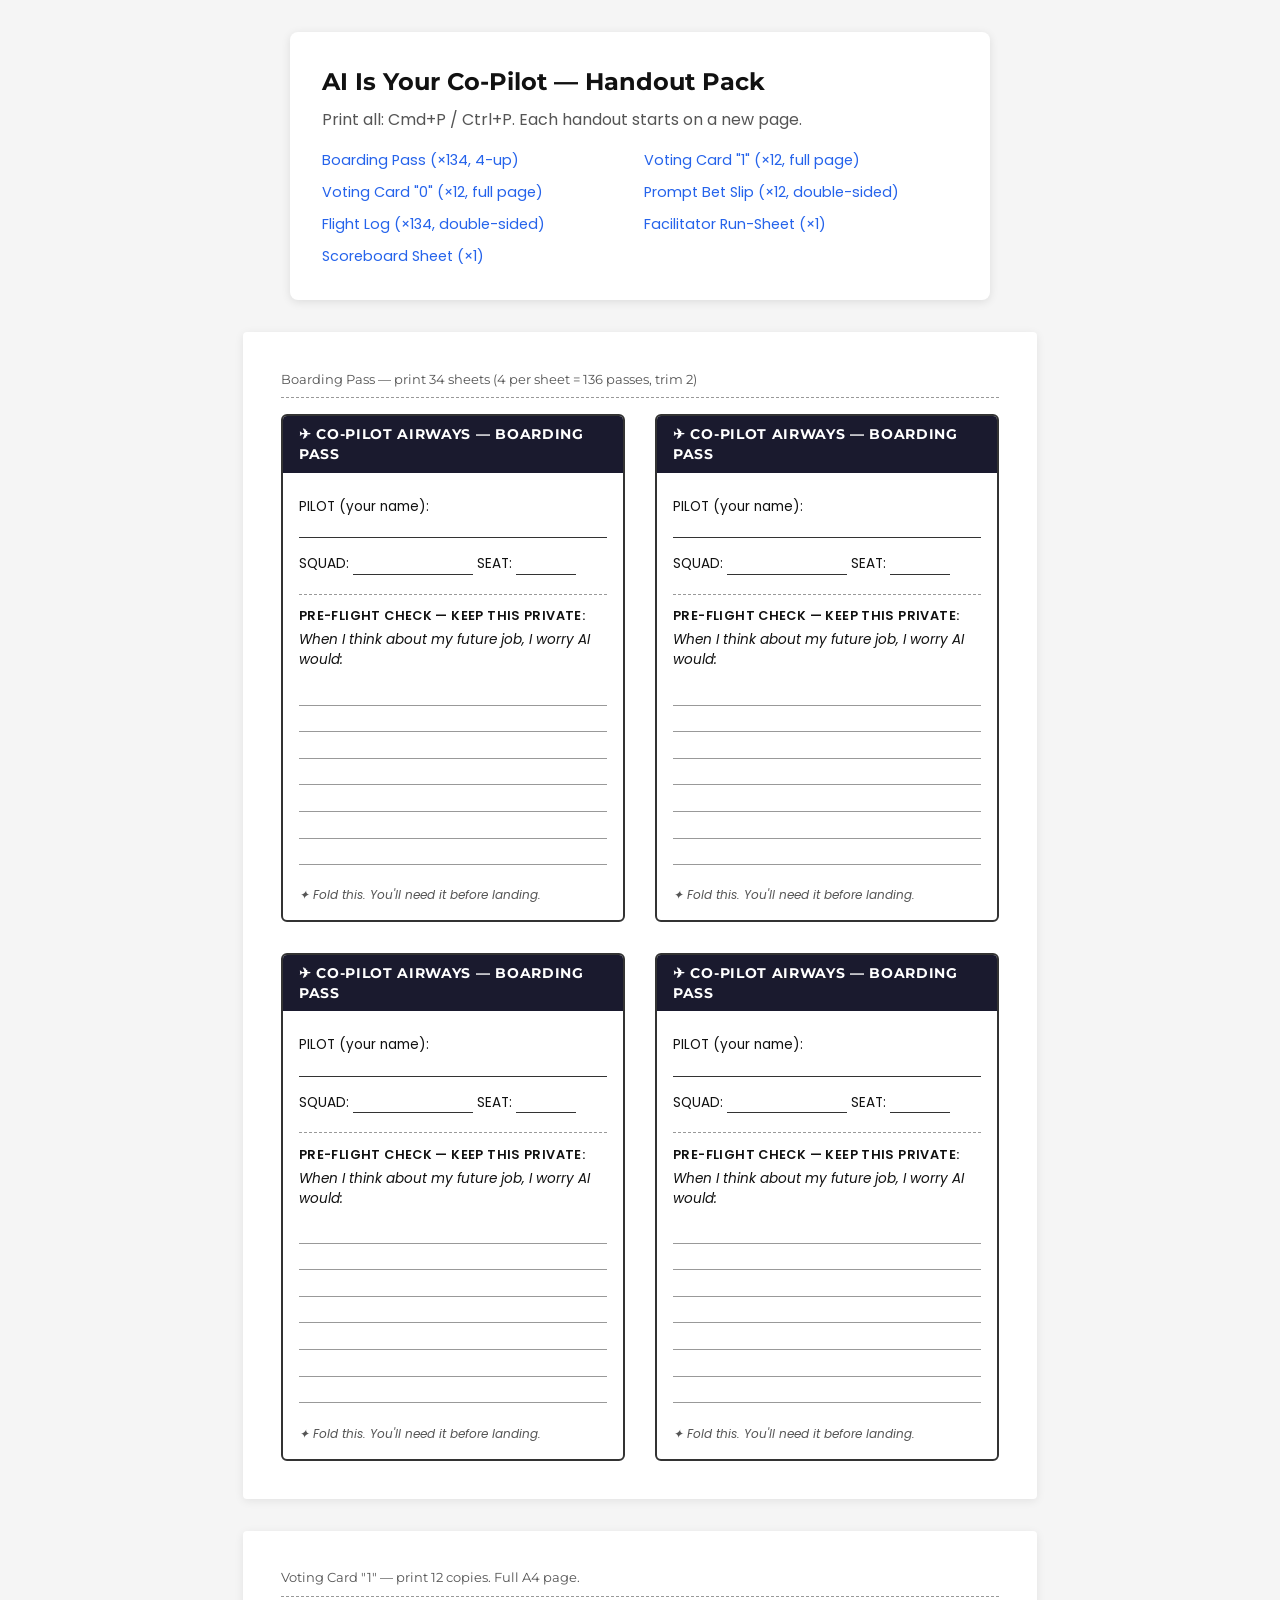
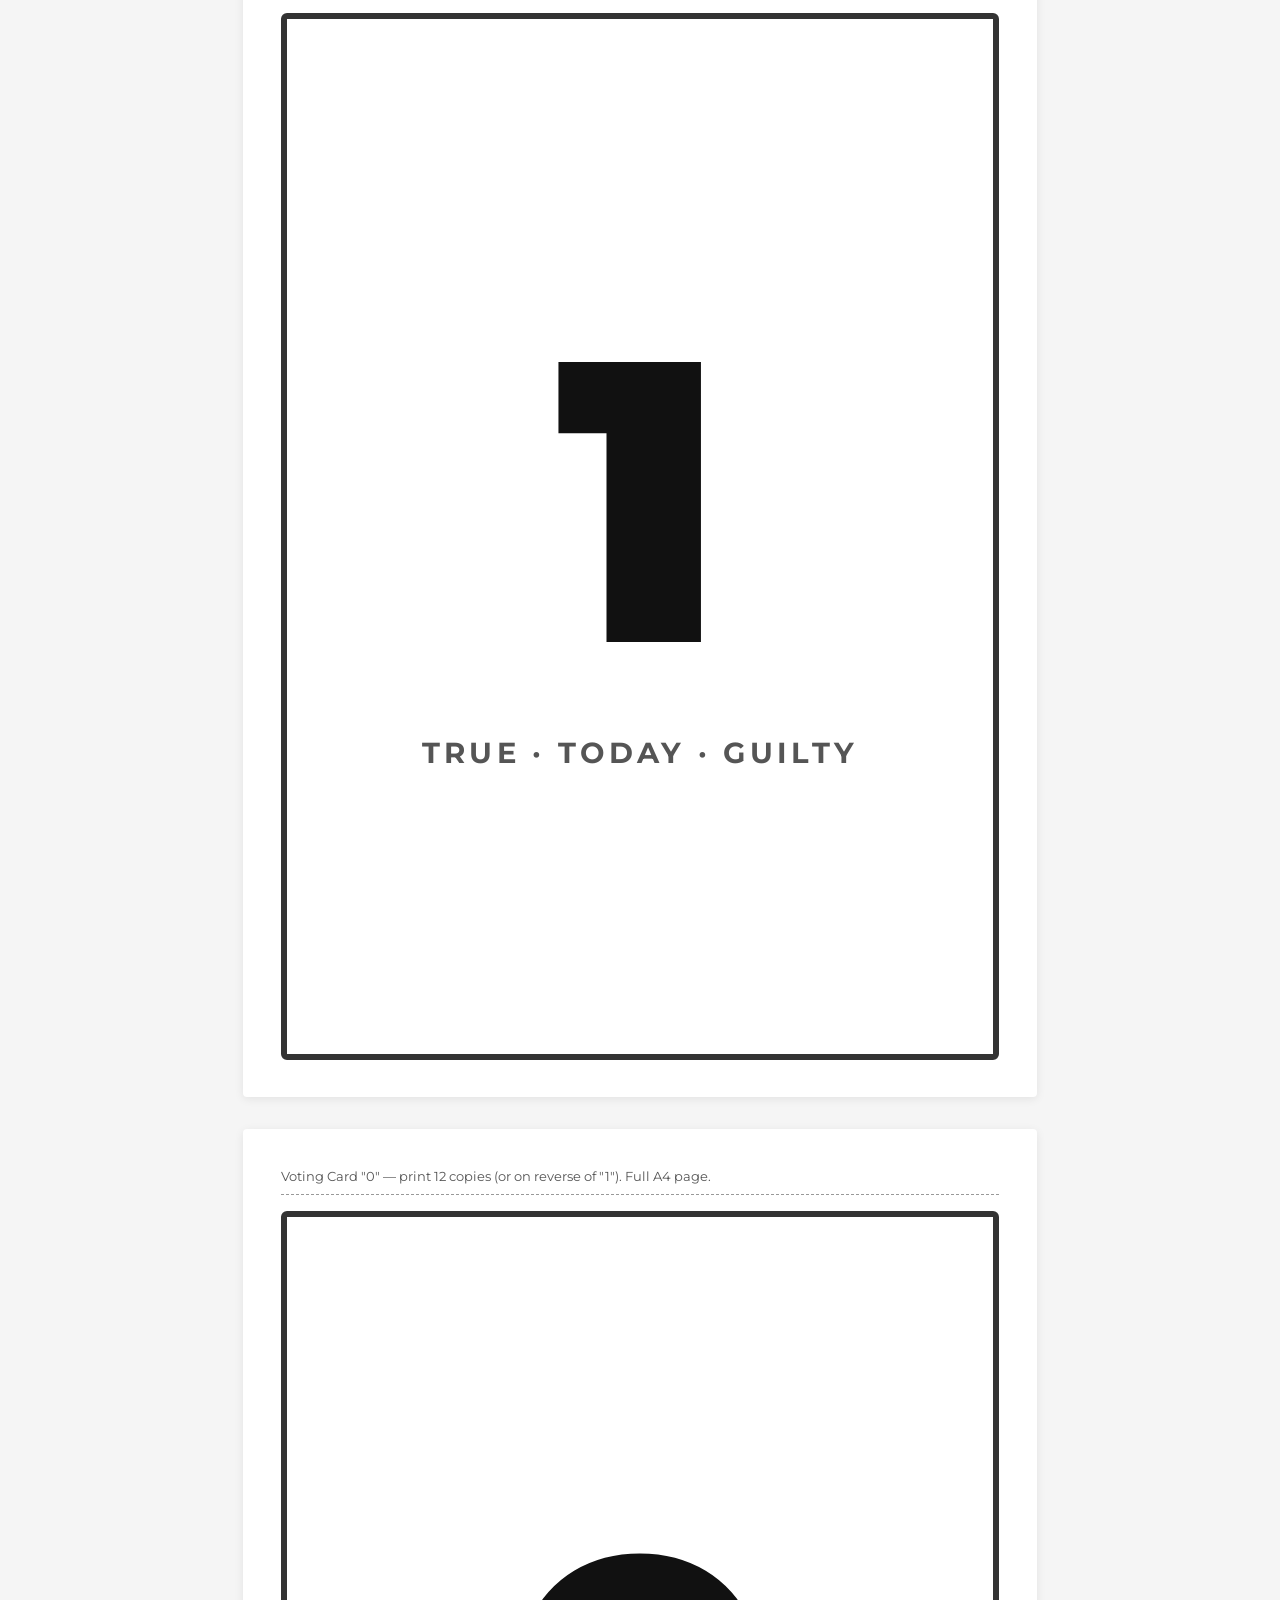
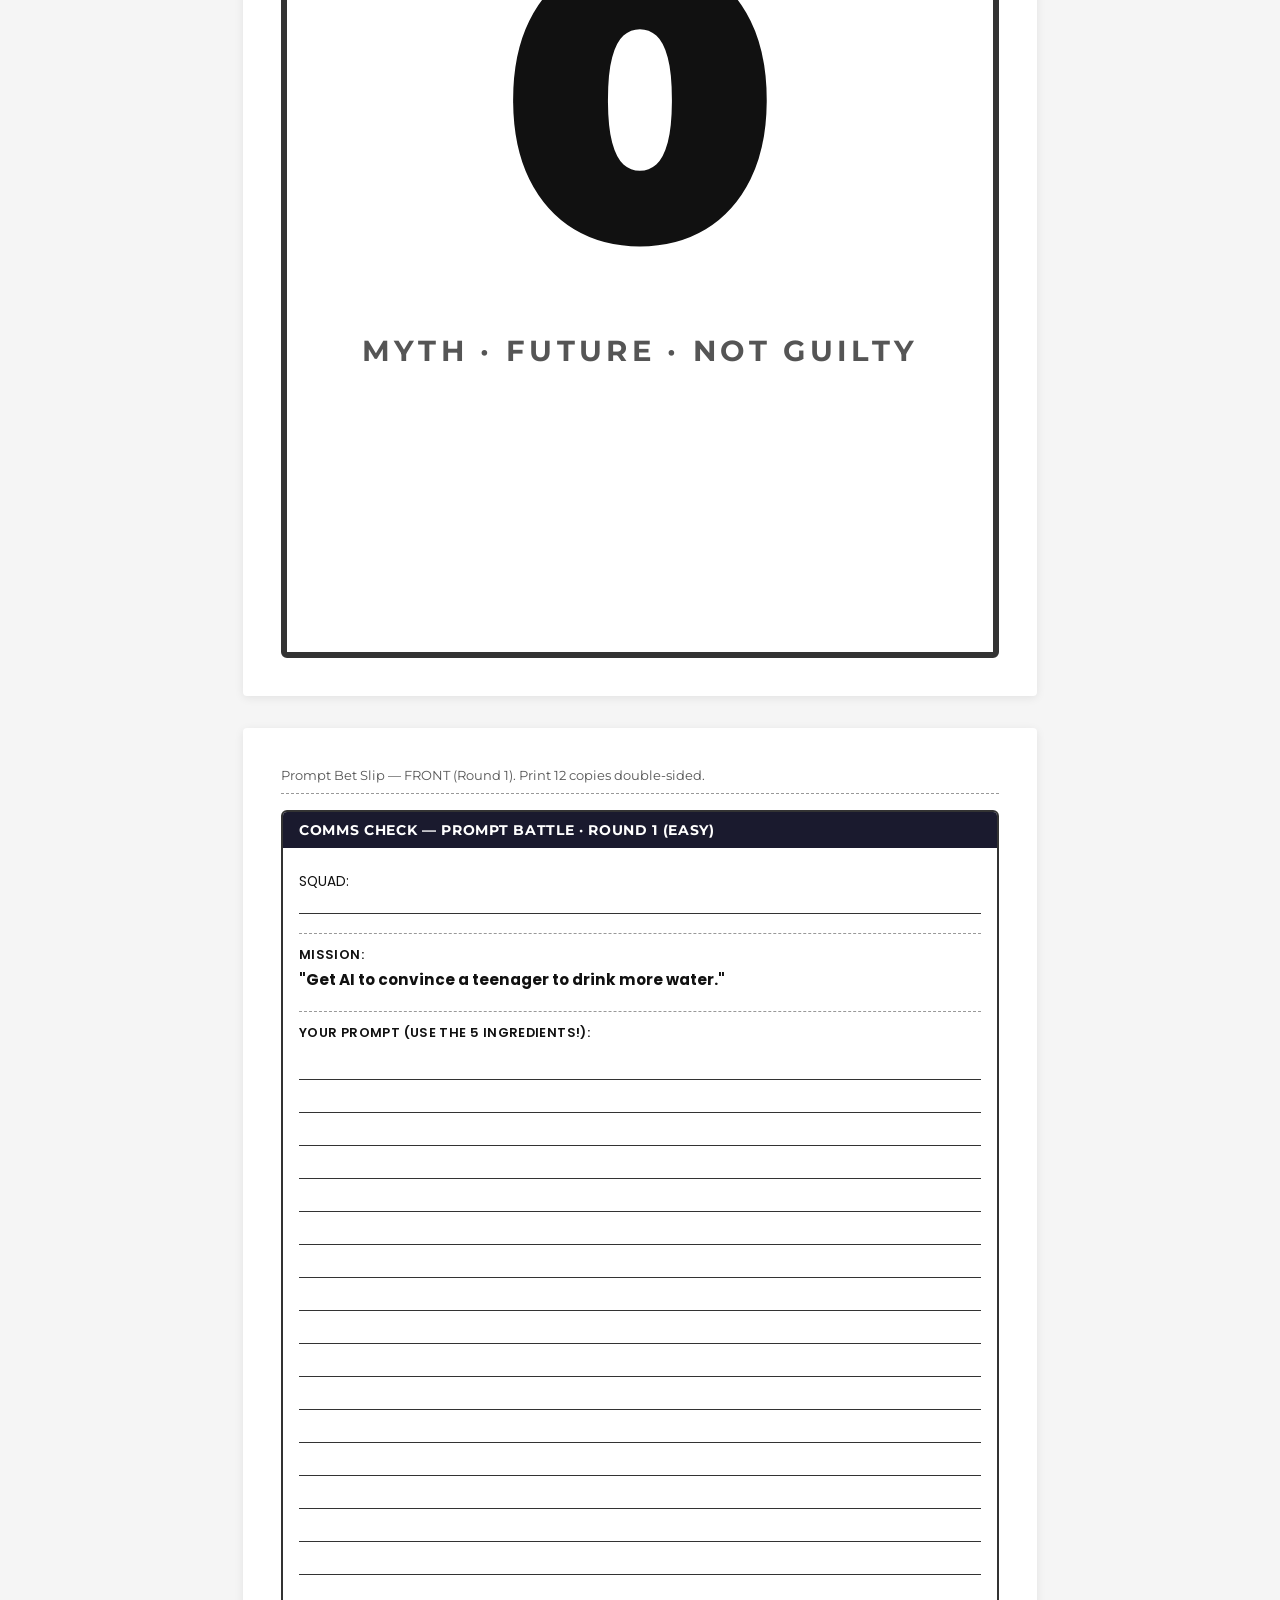
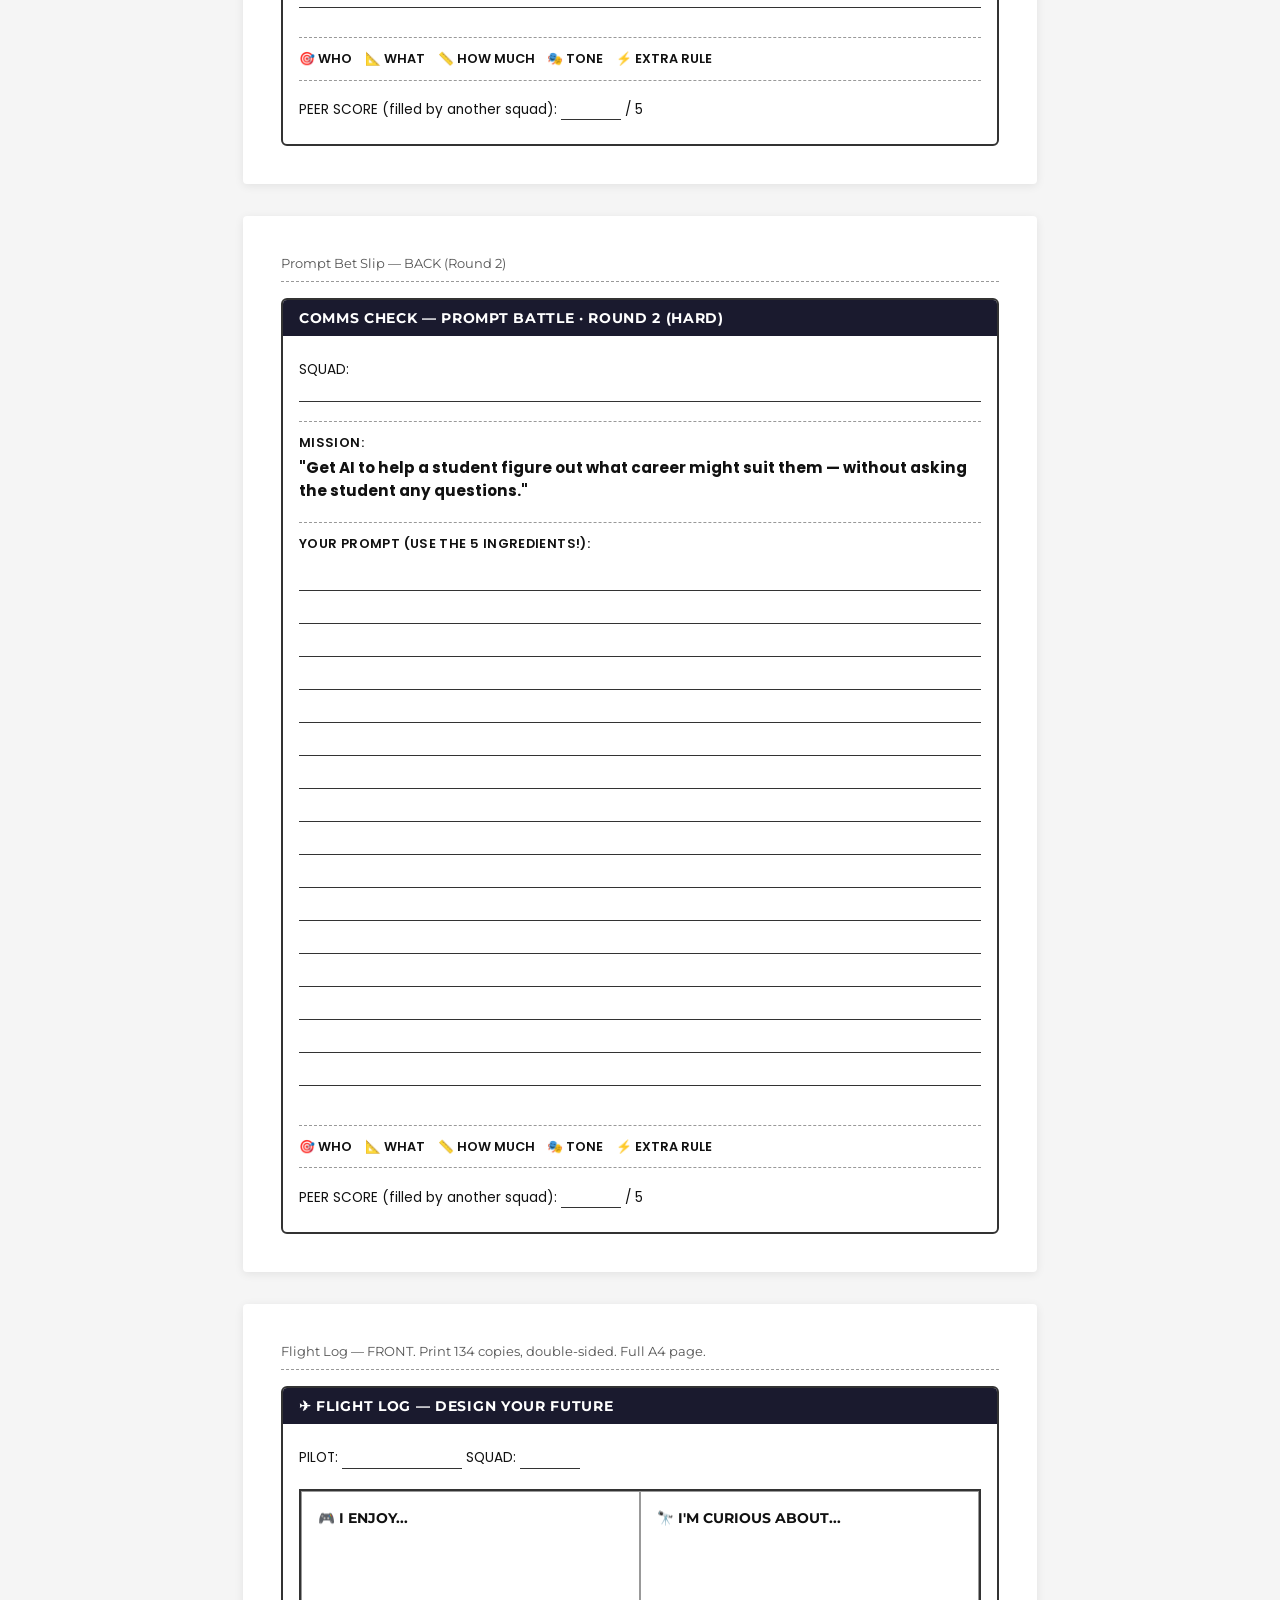
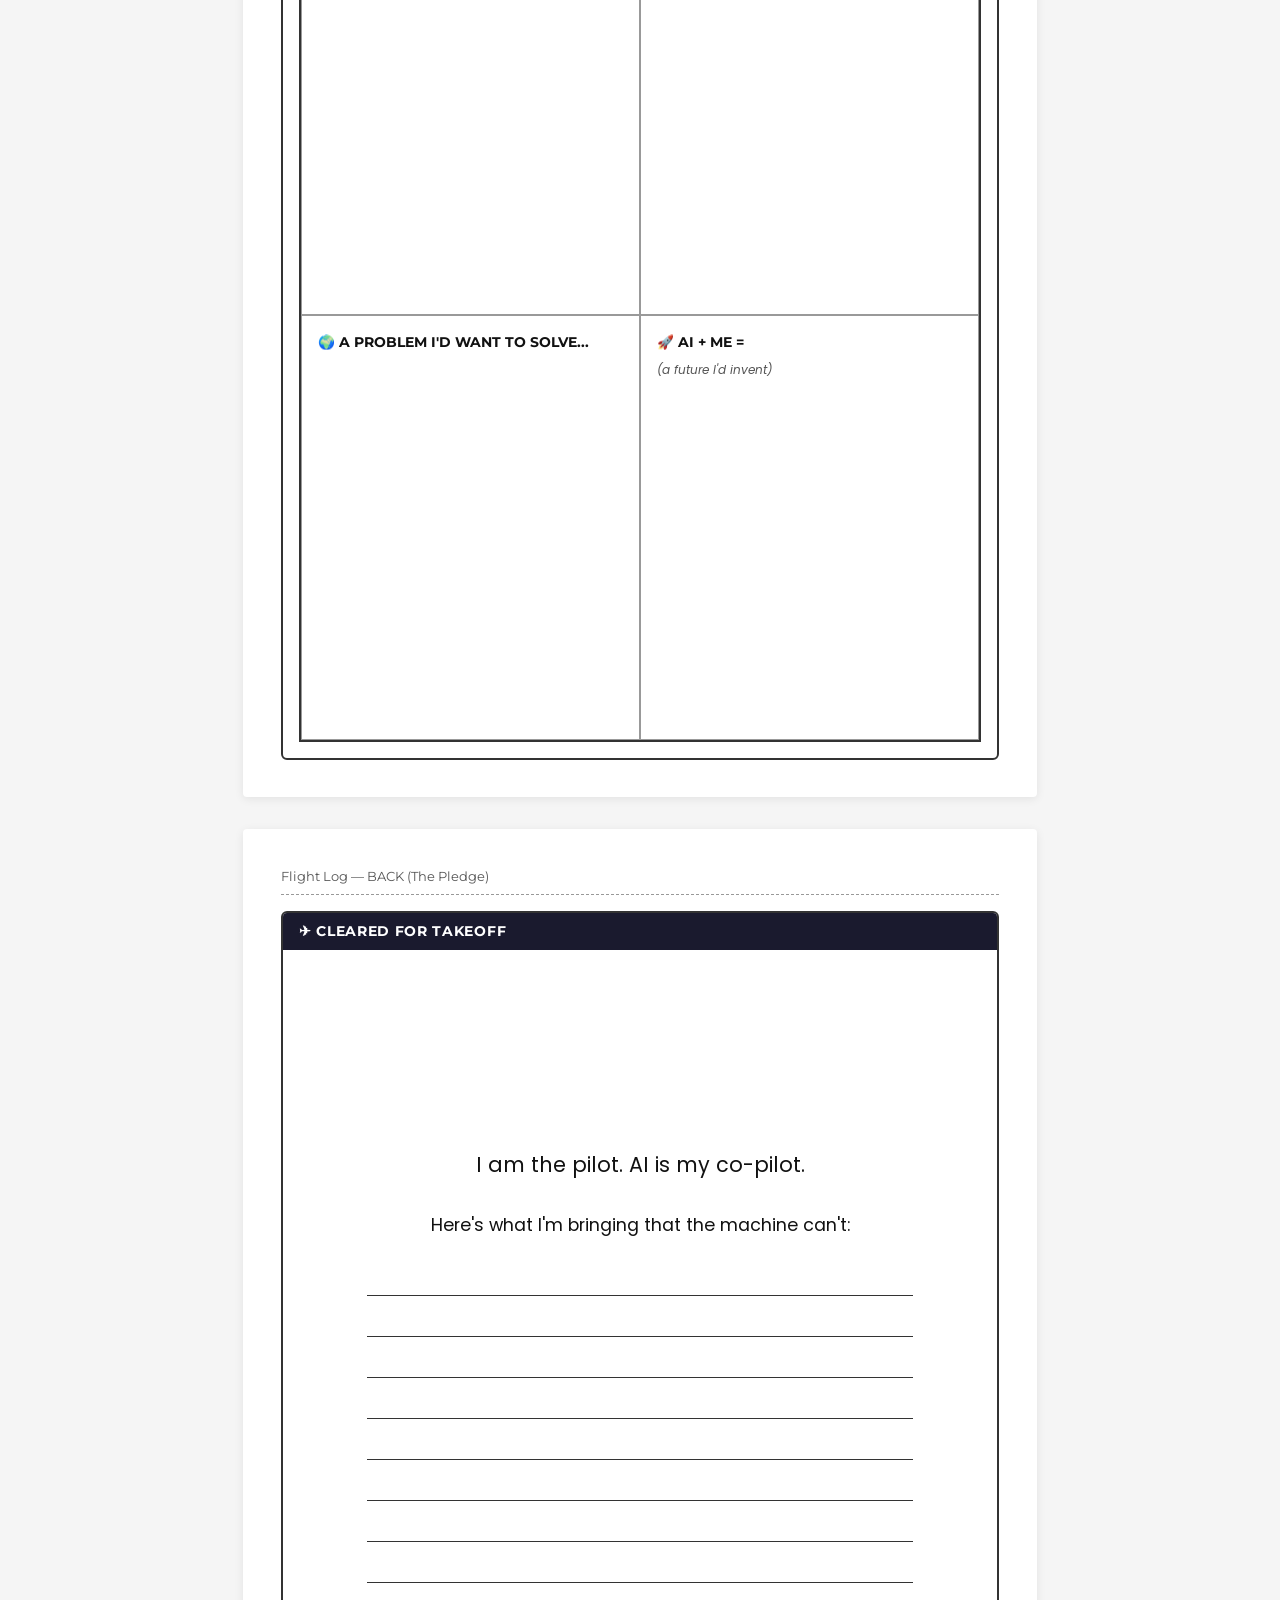
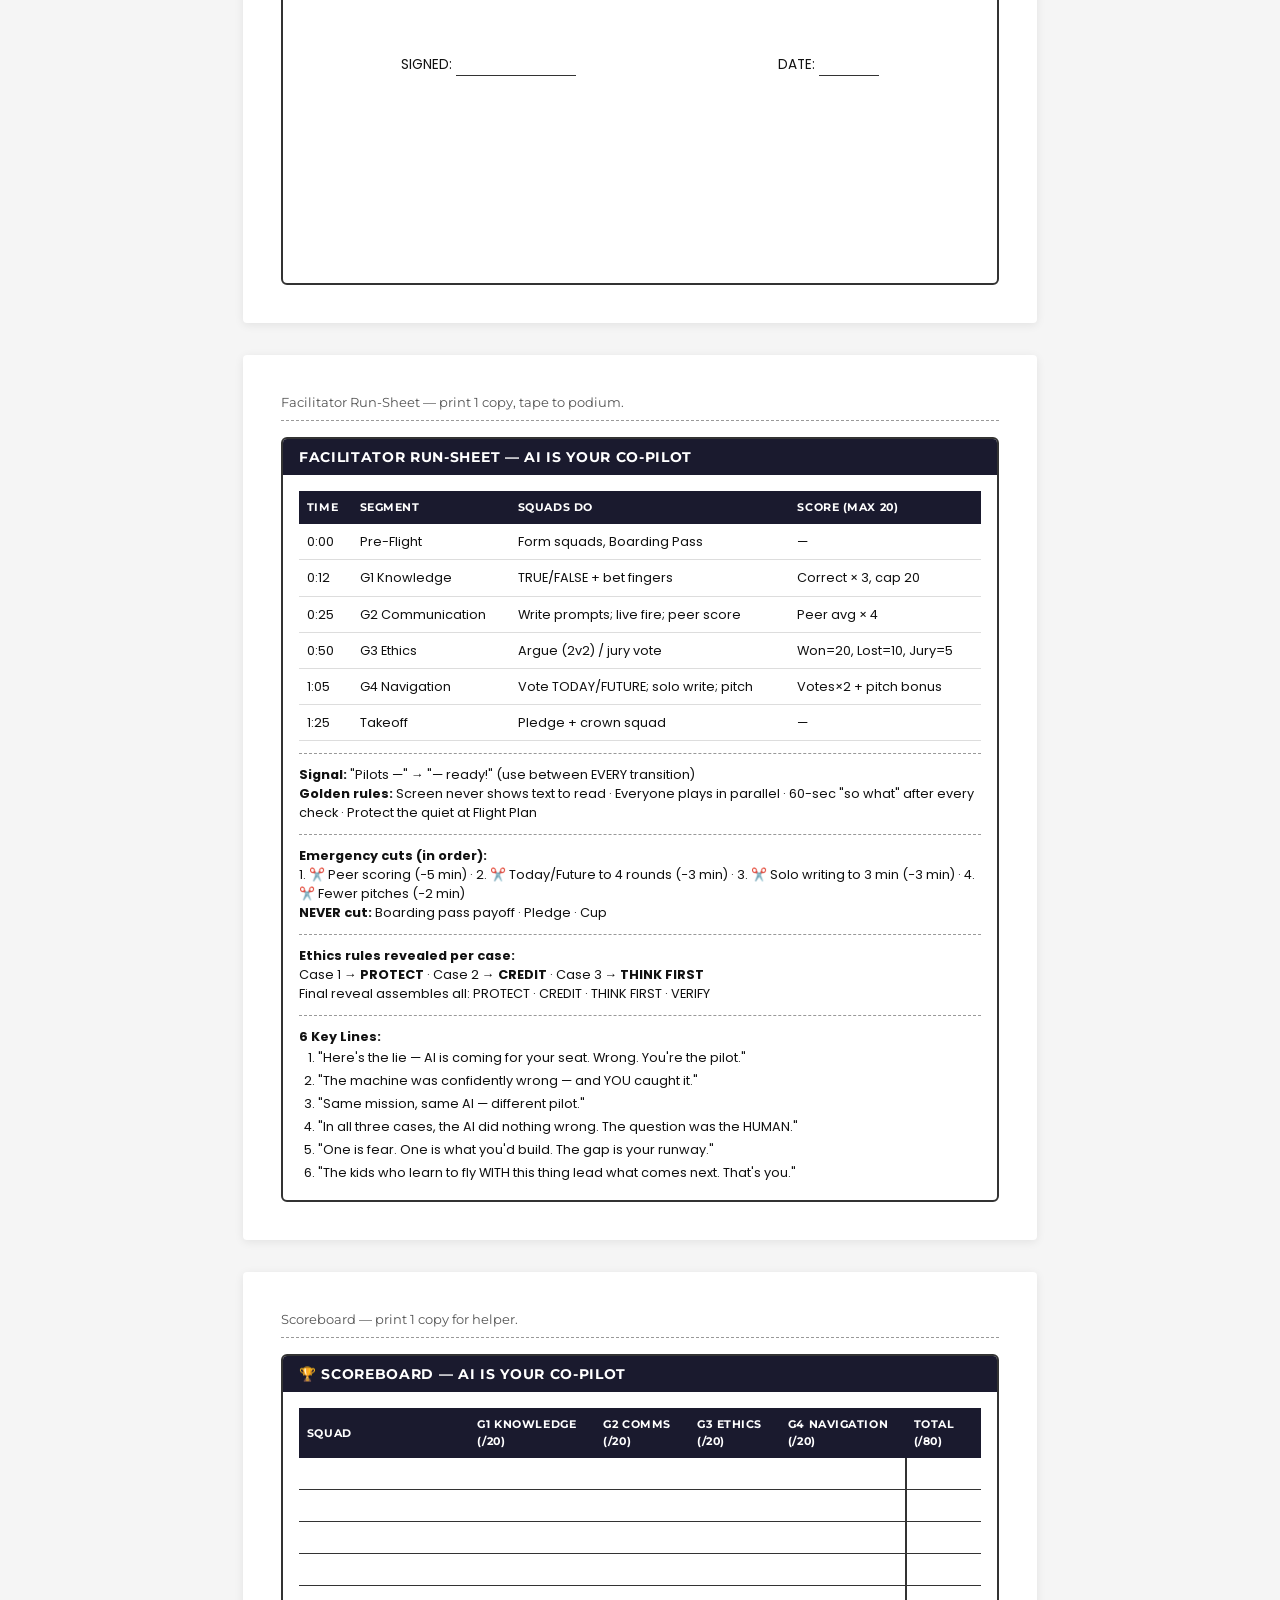
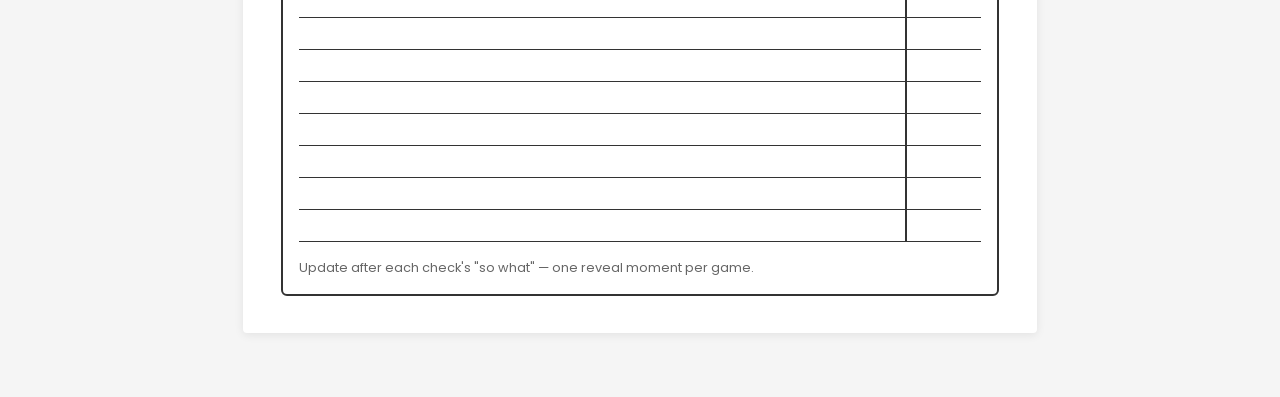
==== docs/print.html @ 29cef4ce "Show gold prompts on slides, add squad assignment + starter args as slides, remove starter args from" ====
<!DOCTYPE html>
<html lang="en">
<head>
  <meta charset="UTF-8">
  <meta name="viewport" content="width=device-width, initial-scale=1.0">
  <title>AI Is Your Co-Pilot — Printable Handouts</title>
  <link rel="stylesheet" href="css/print.css">
</head>
<body>

<!-- NAV (hidden on print) -->
<nav class="print-nav no-print">
  <h1>AI Is Your Co-Pilot — Handout Pack</h1>
  <p>Print all: Cmd+P / Ctrl+P. Each handout starts on a new page.</p>
  <ul>
    <li><a href="#boarding-pass">Boarding Pass (×134, 4-up)</a></li>
    <li><a href="#voting-1">Voting Card "1" (×12, full page)</a></li>
    <li><a href="#voting-0">Voting Card "0" (×12, full page)</a></li>
    <li><a href="#prompt-slip">Prompt Bet Slip (×12, double-sided)</a></li>
    <li><a href="#flight-log">Flight Log (×134, double-sided)</a></li>
    <li><a href="#facilitator-runsheet">Facilitator Run-Sheet (×1)</a></li>
    <li><a href="#scoreboard-print">Scoreboard Sheet (×1)</a></li>
  </ul>
</nav>

<!-- ============ BOARDING PASS (4-up on A4) ============ -->
<section class="page" id="boarding-pass">
  <div class="page-title no-print">Boarding Pass — print 34 sheets (4 per sheet = 136 passes, trim 2)</div>
  <div class="four-up">
    <div class="card boarding-card">
      <div class="card-header">✈ CO-PILOT AIRWAYS — BOARDING PASS</div>
      <div class="card-body">
        <div class="field">PILOT (your name): <span class="line full"></span></div>
        <div class="field">SQUAD: <span class="line short"></span> SEAT: <span class="line tiny"></span></div>
        <div class="divider"></div>
        <p class="label">PRE-FLIGHT CHECK — keep this private:</p>
        <p class="prompt">When I think about my future job, I worry AI would:</p>
        <div class="write-lines-fill"></div>
        <div class="footer-note">✦ Fold this. You'll need it before landing.</div>
      </div>
    </div>
    <div class="card boarding-card">
      <div class="card-header">✈ CO-PILOT AIRWAYS — BOARDING PASS</div>
      <div class="card-body">
        <div class="field">PILOT (your name): <span class="line full"></span></div>
        <div class="field">SQUAD: <span class="line short"></span> SEAT: <span class="line tiny"></span></div>
        <div class="divider"></div>
        <p class="label">PRE-FLIGHT CHECK — keep this private:</p>
        <p class="prompt">When I think about my future job, I worry AI would:</p>
        <div class="write-lines-fill"></div>
        <div class="footer-note">✦ Fold this. You'll need it before landing.</div>
      </div>
    </div>
    <div class="card boarding-card">
      <div class="card-header">✈ CO-PILOT AIRWAYS — BOARDING PASS</div>
      <div class="card-body">
        <div class="field">PILOT (your name): <span class="line full"></span></div>
        <div class="field">SQUAD: <span class="line short"></span> SEAT: <span class="line tiny"></span></div>
        <div class="divider"></div>
        <p class="label">PRE-FLIGHT CHECK — keep this private:</p>
        <p class="prompt">When I think about my future job, I worry AI would:</p>
        <div class="write-lines-fill"></div>
        <div class="footer-note">✦ Fold this. You'll need it before landing.</div>
      </div>
    </div>
    <div class="card boarding-card">
      <div class="card-header">✈ CO-PILOT AIRWAYS — BOARDING PASS</div>
      <div class="card-body">
        <div class="field">PILOT (your name): <span class="line full"></span></div>
        <div class="field">SQUAD: <span class="line short"></span> SEAT: <span class="line tiny"></span></div>
        <div class="divider"></div>
        <p class="label">PRE-FLIGHT CHECK — keep this private:</p>
        <p class="prompt">When I think about my future job, I worry AI would:</p>
        <div class="write-lines-fill"></div>
        <div class="footer-note">✦ Fold this. You'll need it before landing.</div>
      </div>
    </div>
  </div>
</section>

<!-- ============ VOTING CARD "1" — FULL PAGE ============ -->
<section class="page" id="voting-1">
  <div class="page-title no-print">Voting Card "1" — print 12 copies. Full A4 page.</div>
  <div class="card vote-card full-page-vote">
    <div class="vote-number">1</div>
    <div class="vote-hint">TRUE · TODAY · GUILTY</div>
  </div>
</section>

<!-- ============ VOTING CARD "0" — FULL PAGE ============ -->
<section class="page" id="voting-0">
  <div class="page-title no-print">Voting Card "0" — print 12 copies (or on reverse of "1"). Full A4 page.</div>
  <div class="card vote-card full-page-vote">
    <div class="vote-number">0</div>
    <div class="vote-hint">MYTH · FUTURE · NOT GUILTY</div>
  </div>
</section>

<!-- ============ PROMPT BET SLIP — FRONT (Round 1) ============ -->
<section class="page" id="prompt-slip">
  <div class="page-title no-print">Prompt Bet Slip — FRONT (Round 1). Print 12 copies double-sided.</div>
  <div class="card full-card">
    <div class="card-header">COMMS CHECK — PROMPT BATTLE · ROUND 1 (EASY)</div>
    <div class="card-body prompt-body">
      <div class="field">SQUAD: <span class="line full"></span></div>
      <div class="divider"></div>
      <p class="label">MISSION:</p>
      <p class="mission">"Get AI to convince a teenager to drink more water."</p>
      <div class="divider"></div>
      <p class="label">YOUR PROMPT (use the 5 ingredients!):</p>
      <div class="write-lines-fixed"></div>
      <div class="divider"></div>
      <div class="cheatsheet">
        <span>🎯 WHO</span> <span>📐 WHAT</span> <span>📏 HOW MUCH</span> <span>🎭 TONE</span> <span>⚡ EXTRA RULE</span>
      </div>
      <div class="divider"></div>
      <div class="field">PEER SCORE (filled by another squad): <span class="line tiny"></span> / 5</div>
    </div>
  </div>
</section>

<!-- ============ PROMPT BET SLIP — BACK (Round 2) ============ -->
<section class="page">
  <div class="page-title no-print">Prompt Bet Slip — BACK (Round 2)</div>
  <div class="card full-card">
    <div class="card-header">COMMS CHECK — PROMPT BATTLE · ROUND 2 (HARD)</div>
    <div class="card-body prompt-body">
      <div class="field">SQUAD: <span class="line full"></span></div>
      <div class="divider"></div>
      <p class="label">MISSION:</p>
      <p class="mission">"Get AI to help a student figure out what career might suit them — without asking the student any questions."</p>
      <div class="divider"></div>
      <p class="label">YOUR PROMPT (use the 5 ingredients!):</p>
      <div class="write-lines-fixed"></div>
      <div class="divider"></div>
      <div class="cheatsheet">
        <span>🎯 WHO</span> <span>📐 WHAT</span> <span>📏 HOW MUCH</span> <span>🎭 TONE</span> <span>⚡ EXTRA RULE</span>
      </div>
      <div class="divider"></div>
      <div class="field">PEER SCORE (filled by another squad): <span class="line tiny"></span> / 5</div>
    </div>
  </div>
</section>

<!-- ============ FLIGHT LOG — FRONT (full page) ============ -->
<section class="page" id="flight-log">
  <div class="page-title no-print">Flight Log — FRONT. Print 134 copies, double-sided. Full A4 page.</div>
  <div class="card full-card flight-log-card">
    <div class="card-header">✈ FLIGHT LOG — DESIGN YOUR FUTURE</div>
    <div class="card-body flight-log-body">
      <div class="field">PILOT: <span class="line short"></span> SQUAD: <span class="line tiny"></span></div>
      <div class="quadrant-grid">
        <div class="quadrant">
          <p class="quadrant-label">🎮 I ENJOY...</p>
          <div class="write-space"></div>
        </div>
        <div class="quadrant">
          <p class="quadrant-label">🔭 I'M CURIOUS ABOUT...</p>
          <div class="write-space"></div>
        </div>
        <div class="quadrant">
          <p class="quadrant-label">🌍 A PROBLEM I'D WANT TO SOLVE...</p>
          <div class="write-space"></div>
        </div>
        <div class="quadrant">
          <p class="quadrant-label">🚀 AI + ME =</p>
          <p class="quadrant-sub">(a future I'd invent)</p>
          <div class="write-space"></div>
        </div>
      </div>
    </div>
  </div>
</section>

<!-- ============ FLIGHT LOG — BACK (Pledge) ============ -->
<section class="page">
  <div class="page-title no-print">Flight Log — BACK (The Pledge)</div>
  <div class="card full-card flight-log-card pledge-card">
    <div class="card-header">✈ CLEARED FOR TAKEOFF</div>
    <div class="card-body pledge-body">
      <p class="pledge-line">I am the pilot. AI is my co-pilot.</p>
      <p class="pledge-prompt">Here's what I'm bringing that the machine can't:</p>
      <div class="pledge-write-area"></div>
      <div class="pledge-footer">
        <div class="field">SIGNED: <span class="line short"></span></div>
        <div class="field">DATE: <span class="line tiny"></span></div>
      </div>
    </div>
  </div>
</section>

<!-- ============ FACILITATOR RUN-SHEET ============ -->
<section class="page" id="facilitator-runsheet">
  <div class="page-title no-print">Facilitator Run-Sheet — print 1 copy, tape to podium.</div>
  <div class="card full-card">
    <div class="card-header">FACILITATOR RUN-SHEET — AI IS YOUR CO-PILOT</div>
    <div class="card-body" style="font-size:0.8rem">
      <table class="runsheet-table">
        <thead>
          <tr><th>Time</th><th>Segment</th><th>Squads Do</th><th>Score (max 20)</th></tr>
        </thead>
        <tbody>
          <tr><td>0:00</td><td>Pre-Flight</td><td>Form squads, Boarding Pass</td><td>—</td></tr>
          <tr><td>0:12</td><td>G1 Knowledge</td><td>TRUE/FALSE + bet fingers</td><td>Correct × 3, cap 20</td></tr>
          <tr><td>0:25</td><td>G2 Communication</td><td>Write prompts; live fire; peer score</td><td>Peer avg × 4</td></tr>
          <tr><td>0:50</td><td>G3 Ethics</td><td>Argue (2v2) / jury vote</td><td>Won=20, Lost=10, Jury=5</td></tr>
          <tr><td>1:05</td><td>G4 Navigation</td><td>Vote TODAY/FUTURE; solo write; pitch</td><td>Votes×2 + pitch bonus</td></tr>
          <tr><td>1:25</td><td>Takeoff</td><td>Pledge + crown squad</td><td>—</td></tr>
        </tbody>
      </table>
      <div class="divider"></div>
      <p><strong>Signal:</strong> "Pilots —" → "— ready!" (use between EVERY transition)</p>
      <p><strong>Golden rules:</strong> Screen never shows text to read · Everyone plays in parallel · 60-sec "so what" after every check · Protect the quiet at Flight Plan</p>
      <div class="divider"></div>
      <p><strong>Emergency cuts (in order):</strong></p>
      <p>1. ✂️ Peer scoring (−5 min) · 2. ✂️ Today/Future to 4 rounds (−3 min) · 3. ✂️ Solo writing to 3 min (−3 min) · 4. ✂️ Fewer pitches (−2 min)</p>
      <p><strong>NEVER cut:</strong> Boarding pass payoff · Pledge · Cup</p>
      <div class="divider"></div>
      <p><strong>Ethics rules revealed per case:</strong></p>
      <p>Case 1 → <strong>PROTECT</strong> · Case 2 → <strong>CREDIT</strong> · Case 3 → <strong>THINK FIRST</strong></p>
      <p>Final reveal assembles all: PROTECT · CREDIT · THINK FIRST · VERIFY</p>
      <div class="divider"></div>
      <p><strong>6 Key Lines:</strong></p>
      <ol style="padding-left:1.2rem;line-height:1.8">
        <li>"Here's the lie — AI is coming for your seat. Wrong. You're the pilot."</li>
        <li>"The machine was confidently wrong — and YOU caught it."</li>
        <li>"Same mission, same AI — different pilot."</li>
        <li>"In all three cases, the AI did nothing wrong. The question was the HUMAN."</li>
        <li>"One is fear. One is what you'd build. The gap is your runway."</li>
        <li>"The kids who learn to fly WITH this thing lead what comes next. That's you."</li>
      </ol>
    </div>
  </div>
</section>

<!-- ============ SCOREBOARD SHEET ============ -->
<section class="page" id="scoreboard-print">
  <div class="page-title no-print">Scoreboard — print 1 copy for helper.</div>
  <div class="card full-card">
    <div class="card-header">🏆 SCOREBOARD — AI IS YOUR CO-PILOT</div>
    <div class="card-body">
      <table class="scoreboard-table">
        <thead>
          <tr>
            <th>Squad</th>
            <th>G1 Knowledge (/20)</th>
            <th>G2 Comms (/20)</th>
            <th>G3 Ethics (/20)</th>
            <th>G4 Navigation (/20)</th>
            <th>TOTAL (/80)</th>
          </tr>
        </thead>
        <tbody>
          <tr><td class="squad-cell"></td><td></td><td></td><td></td><td></td><td class="total-cell"></td></tr>
          <tr><td class="squad-cell"></td><td></td><td></td><td></td><td></td><td class="total-cell"></td></tr>
          <tr><td class="squad-cell"></td><td></td><td></td><td></td><td></td><td class="total-cell"></td></tr>
          <tr><td class="squad-cell"></td><td></td><td></td><td></td><td></td><td class="total-cell"></td></tr>
          <tr><td class="squad-cell"></td><td></td><td></td><td></td><td></td><td class="total-cell"></td></tr>
          <tr><td class="squad-cell"></td><td></td><td></td><td></td><td></td><td class="total-cell"></td></tr>
          <tr><td class="squad-cell"></td><td></td><td></td><td></td><td></td><td class="total-cell"></td></tr>
          <tr><td class="squad-cell"></td><td></td><td></td><td></td><td></td><td class="total-cell"></td></tr>
          <tr><td class="squad-cell"></td><td></td><td></td><td></td><td></td><td class="total-cell"></td></tr>
          <tr><td class="squad-cell"></td><td></td><td></td><td></td><td></td><td class="total-cell"></td></tr>
          <tr><td class="squad-cell"></td><td></td><td></td><td></td><td></td><td class="total-cell"></td></tr>
          <tr><td class="squad-cell"></td><td></td><td></td><td></td><td></td><td class="total-cell"></td></tr>
        </tbody>
      </table>
      <p style="margin-top:1rem;font-size:0.8rem;color:#666">Update after each check's "so what" — one reveal moment per game.</p>
    </div>
  </div>
</section>

</body>
</html>
---- docs/css/print.css ----
/* ============================================
   AI Is Your Co-Pilot — Print Stylesheet
   Designed for A4, mono-friendly, Cmd+P → PDF
   ============================================ */

@import url('https://fonts.googleapis.com/css2?family=Montserrat:wght@400;700;900&family=Poppins:wght@300;400;600&display=swap');

:root {
  --border: #333;
  --border-light: #999;
  --bg-header: #1a1a2e;
  --text: #111;
  --text-light: #555;
}

/* Reset */
*, *::before, *::after {
  box-sizing: border-box;
  margin: 0;
  padding: 0;
}

body {
  font-family: 'Poppins', sans-serif;
  color: var(--text);
  background: #f5f5f5;
  padding: 2rem;
  line-height: 1.5;
}

/* ============================================
   Screen-only nav
   ============================================ */

.print-nav {
  max-width: 700px;
  margin: 0 auto 2rem;
  padding: 2rem;
  background: white;
  border-radius: 8px;
  box-shadow: 0 2px 10px rgba(0,0,0,0.1);
}

.print-nav h1 {
  font-family: 'Montserrat', sans-serif;
  font-size: 1.5rem;
  margin-bottom: 0.5rem;
}

.print-nav p {
  color: var(--text-light);
  margin-bottom: 1rem;
}

.print-nav ul {
  list-style: none;
  display: grid;
  grid-template-columns: 1fr 1fr;
  gap: 0.5rem;
}

.print-nav a {
  color: #2563eb;
  text-decoration: none;
  padding: 0.3rem 0;
  font-size: 0.9rem;
}

.print-nav a:hover {
  text-decoration: underline;
}

/* ============================================
   Page sections
   ============================================ */

.page {
  max-width: 210mm;
  margin: 2rem auto;
  background: white;
  padding: 10mm;
  box-shadow: 0 2px 10px rgba(0,0,0,0.08);
  border-radius: 4px;
}

.page-title {
  font-family: 'Montserrat', sans-serif;
  font-size: 0.8rem;
  color: var(--text-light);
  margin-bottom: 1rem;
  padding-bottom: 0.5rem;
  border-bottom: 1px dashed var(--border-light);
}

/* ============================================
   Card layouts
   ============================================ */

.card {
  border: 2px solid var(--border);
  border-radius: 6px;
  overflow: hidden;
}

.card-header {
  background: var(--bg-header);
  color: white;
  font-family: 'Montserrat', sans-serif;
  font-weight: 700;
  font-size: 0.85rem;
  padding: 0.5rem 1rem;
  text-transform: uppercase;
  letter-spacing: 0.05em;
}

.card-body {
  padding: 1rem;
}

/* Full-width card */
.full-card {
  width: 100%;
}

/* 4-up layout (boarding passes) */
.four-up {
  display: grid;
  grid-template-columns: 1fr 1fr;
  grid-template-rows: 1fr 1fr;
  gap: 8mm;
  height: calc(297mm - 20mm);
}

.four-up .card {
  display: flex;
  flex-direction: column;
}

.four-up .card-body {
  flex: 1;
  display: flex;
  flex-direction: column;
}

/* Prompt body fills vertical space */
.prompt-body {
  display: flex;
  flex-direction: column;
  height: calc(297mm - 60mm);
}

/* Pledge body */
.pledge-body {
  display: flex;
  flex-direction: column;
  align-items: center;
  justify-content: center;
  text-align: center;
  height: calc(297mm - 50mm);
}

.pledge-line {
  font-size: 1.3rem;
  margin-bottom: 2rem;
}

.pledge-prompt {
  font-size: 1.1rem;
  margin-bottom: 1rem;
}

.pledge-write-area {
  width: 80%;
  flex: 1;
  max-height: 40%;
  background-image: repeating-linear-gradient(
    to bottom,
    transparent,
    transparent 2.5rem,
    var(--border) 2.5rem,
    var(--border) calc(2.5rem + 1px)
  );
}

.pledge-footer {
  margin-top: 2rem;
  display: flex;
  gap: 3rem;
  width: 70%;
  justify-content: space-between;
}

/* Flight log body fills the page */
.flight-log-body {
  display: flex;
  flex-direction: column;
  height: calc(297mm - 50mm);
}

/* 2-up layout */
.two-up {
  display: grid;
  grid-template-columns: 1fr;
  grid-template-rows: 1fr 1fr;
  gap: 8mm;
  height: calc(297mm - 20mm);
}

/* ============================================
   Form elements
   ============================================ */

.field {
  margin: 0.5rem 0;
  font-size: 0.85rem;
}

.line {
  display: inline-block;
  border-bottom: 1.5px solid var(--border);
  min-width: 180px;
  height: 1.2em;
  vertical-align: bottom;
}

.line.full { min-width: 100%; display: block; margin-top: 0.3rem; }
.line.short { min-width: 120px; }
.line.tiny { min-width: 60px; }

/* Write lines that fill remaining vertical space */
.write-lines-fill {
  flex: 1;
  background-image: repeating-linear-gradient(
    to bottom,
    transparent,
    transparent 1.6rem,
    var(--border-light) 1.6rem,
    var(--border-light) calc(1.6rem + 1px)
  );
  min-height: 3rem;
}

/* Fixed write lines for prompt slips (fills available space) */
.write-lines-fixed {
  flex: 1;
  background-image: repeating-linear-gradient(
    to bottom,
    transparent,
    transparent 2rem,
    var(--border) 2rem,
    var(--border) calc(2rem + 1px)
  );
  min-height: 8rem;
}

.divider {
  border-top: 1px dashed var(--border-light);
  margin: 0.7rem 0;
}

.label {
  font-weight: 600;
  font-size: 0.8rem;
  text-transform: uppercase;
  letter-spacing: 0.03em;
  margin-bottom: 0.3rem;
}

.prompt {
  font-style: italic;
  font-size: 0.85rem;
  margin-bottom: 0.5rem;
}

.mission {
  font-weight: 700;
  font-size: 0.95rem;
  margin-bottom: 0.5rem;
}

.footer-note {
  font-size: 0.75rem;
  color: var(--text-light);
  font-style: italic;
  margin-top: 0.5rem;
}

/* ============================================
   Voting card
   ============================================ */

.vote-card {
  display: flex;
  flex-direction: column;
  align-items: center;
  justify-content: center;
  text-align: center;
  border: 6px solid var(--border);
}

.full-page-vote {
  height: calc(297mm - 20mm);
  width: 100%;
}

.vote-number {
  font-family: 'Montserrat', sans-serif;
  font-weight: 900;
  font-size: 25rem;
  line-height: 1;
}

.vote-hint {
  font-family: 'Montserrat', sans-serif;
  font-weight: 700;
  font-size: 1.8rem;
  color: var(--text-light);
  margin-top: 2rem;
  letter-spacing: 0.15em;
}

/* ============================================
   Cheatsheet
   ============================================ */

.cheatsheet {
  display: flex;
  flex-wrap: wrap;
  gap: 0.8rem;
  align-items: center;
}

.cheatsheet span {
  font-size: 0.8rem;
  font-weight: 600;
}

/* ============================================
   Assignment table
   ============================================ */

.assignment-table {
  width: 100%;
  border-collapse: collapse;
  font-size: 0.8rem;
  margin: 0.5rem 0;
}

.assignment-table td {
  padding: 0.3rem 0.5rem;
  border-bottom: 1px solid #eee;
}

.assignment-table td:first-child {
  font-weight: 600;
  width: 40%;
}

/* ============================================
   Rules grid (Co-Pilot Code)
   ============================================ */

.rules-grid {
  display: grid;
  grid-template-columns: 1fr 1fr;
  gap: 0.5rem;
  margin-top: 0.5rem;
}

.rule-box {
  font-family: 'Montserrat', sans-serif;
  font-weight: 700;
  font-size: 1rem;
  padding: 0.5rem;
  border: 2px solid var(--border);
  text-align: center;
  border-radius: 4px;
}

/* ============================================
   Case blocks (starter arguments)
   ============================================ */

.case-block {
  margin: 0.5rem 0;
}

.case-title {
  font-family: 'Montserrat', sans-serif;
  font-weight: 700;
  font-size: 0.85rem;
  margin-bottom: 0.3rem;
}

/* ============================================
   Flight Log quadrant grid
   ============================================ */

.quadrant-grid {
  display: grid;
  grid-template-columns: 1fr 1fr;
  grid-template-rows: 1fr 1fr;
  gap: 0;
  border: 2px solid var(--border);
  margin-top: 0.8rem;
  flex: 1;
}

.quadrant {
  padding: 1rem;
  border: 1px solid var(--border-light);
  display: flex;
  flex-direction: column;
}

.quadrant-label {
  font-family: 'Montserrat', sans-serif;
  font-weight: 700;
  font-size: 0.85rem;
  margin-bottom: 0.5rem;
}

.quadrant-sub {
  font-size: 0.75rem;
  color: var(--text-light);
  font-style: italic;
}

.write-space {
  flex: 1;
  /* blank space for writing */
}

/* ============================================
   Runsheet & Scoreboard tables
   ============================================ */

.runsheet-table,
.scoreboard-table {
  width: 100%;
  border-collapse: collapse;
  font-size: 0.8rem;
}

.runsheet-table th,
.scoreboard-table th {
  background: var(--bg-header);
  color: white;
  padding: 0.5rem;
  text-align: left;
  font-family: 'Montserrat', sans-serif;
  font-size: 0.7rem;
  text-transform: uppercase;
  letter-spacing: 0.05em;
}

.runsheet-table td,
.scoreboard-table td {
  padding: 0.5rem;
  border-bottom: 1px solid #ddd;
}

.scoreboard-table td {
  height: 2rem;
  border-bottom: 1.5px solid var(--border);
}

.scoreboard-table .squad-cell {
  width: 25%;
}

.scoreboard-table .total-cell {
  font-weight: 700;
  border-left: 2px solid var(--border);
}

/* ============================================
   PRINT STYLES — @media print
   ============================================ */

@media print {
  body {
    background: white;
    padding: 0;
    margin: 0;
  }

  .no-print {
    display: none !important;
  }

  .page {
    max-width: none;
    width: 100%;
    margin: 0;
    padding: 8mm;
    box-shadow: none;
    border-radius: 0;
    page-break-after: always;
    break-after: page;
  }

  .page:last-child {
    page-break-after: avoid;
  }

  .page-title {
    display: none;
  }

  .four-up {
    height: calc(100vh - 16mm);
  }

  .two-up {
    height: calc(100vh - 16mm);
  }

  .card {
    border-color: #000;
  }

  .card-header {
    background: #000 !important;
    color: white !important;
    -webkit-print-color-adjust: exact;
    print-color-adjust: exact;
  }

  .vote-card {
    border-width: 4px;
  }

  .quadrant-grid {
    flex: 1;
  }

  /* Ensure tables don't break */
  table { page-break-inside: avoid; }
  tr { page-break-inside: avoid; }

  @page {
    size: A4;
    margin: 0;
  }
}
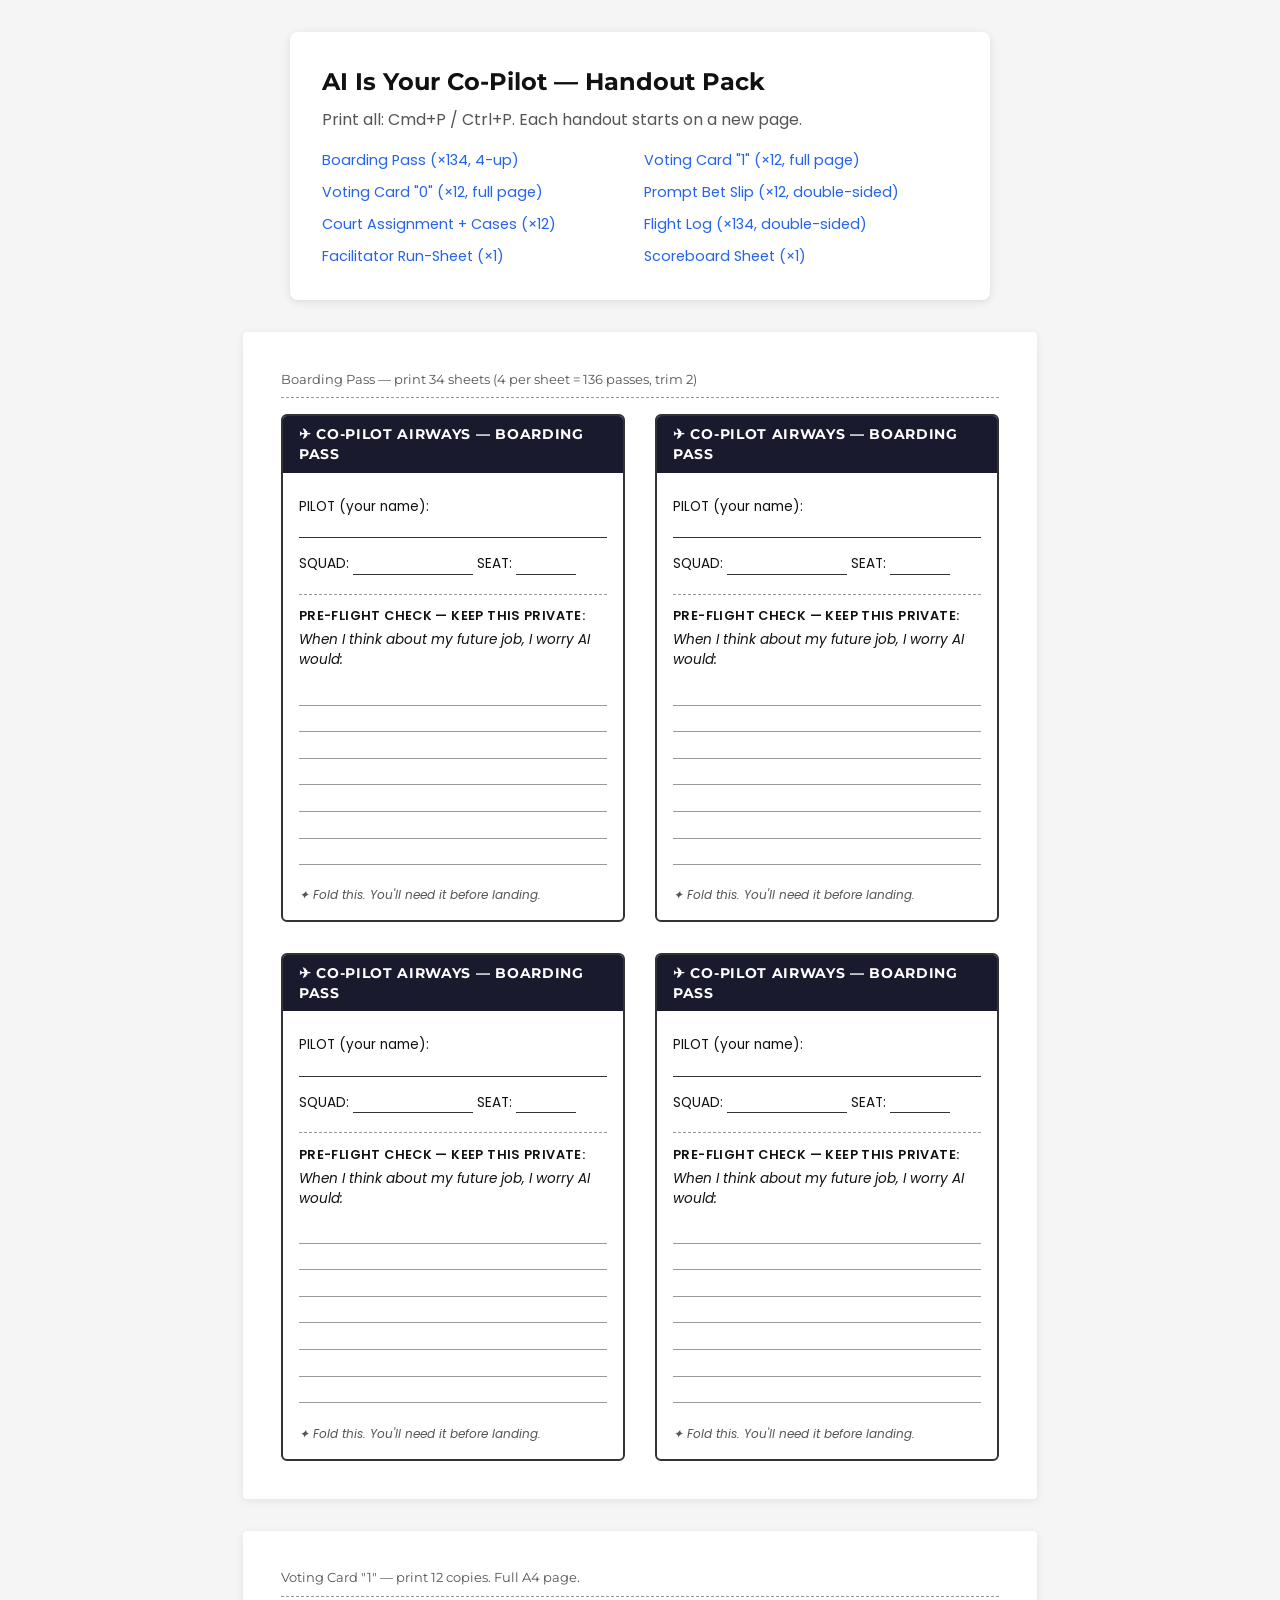
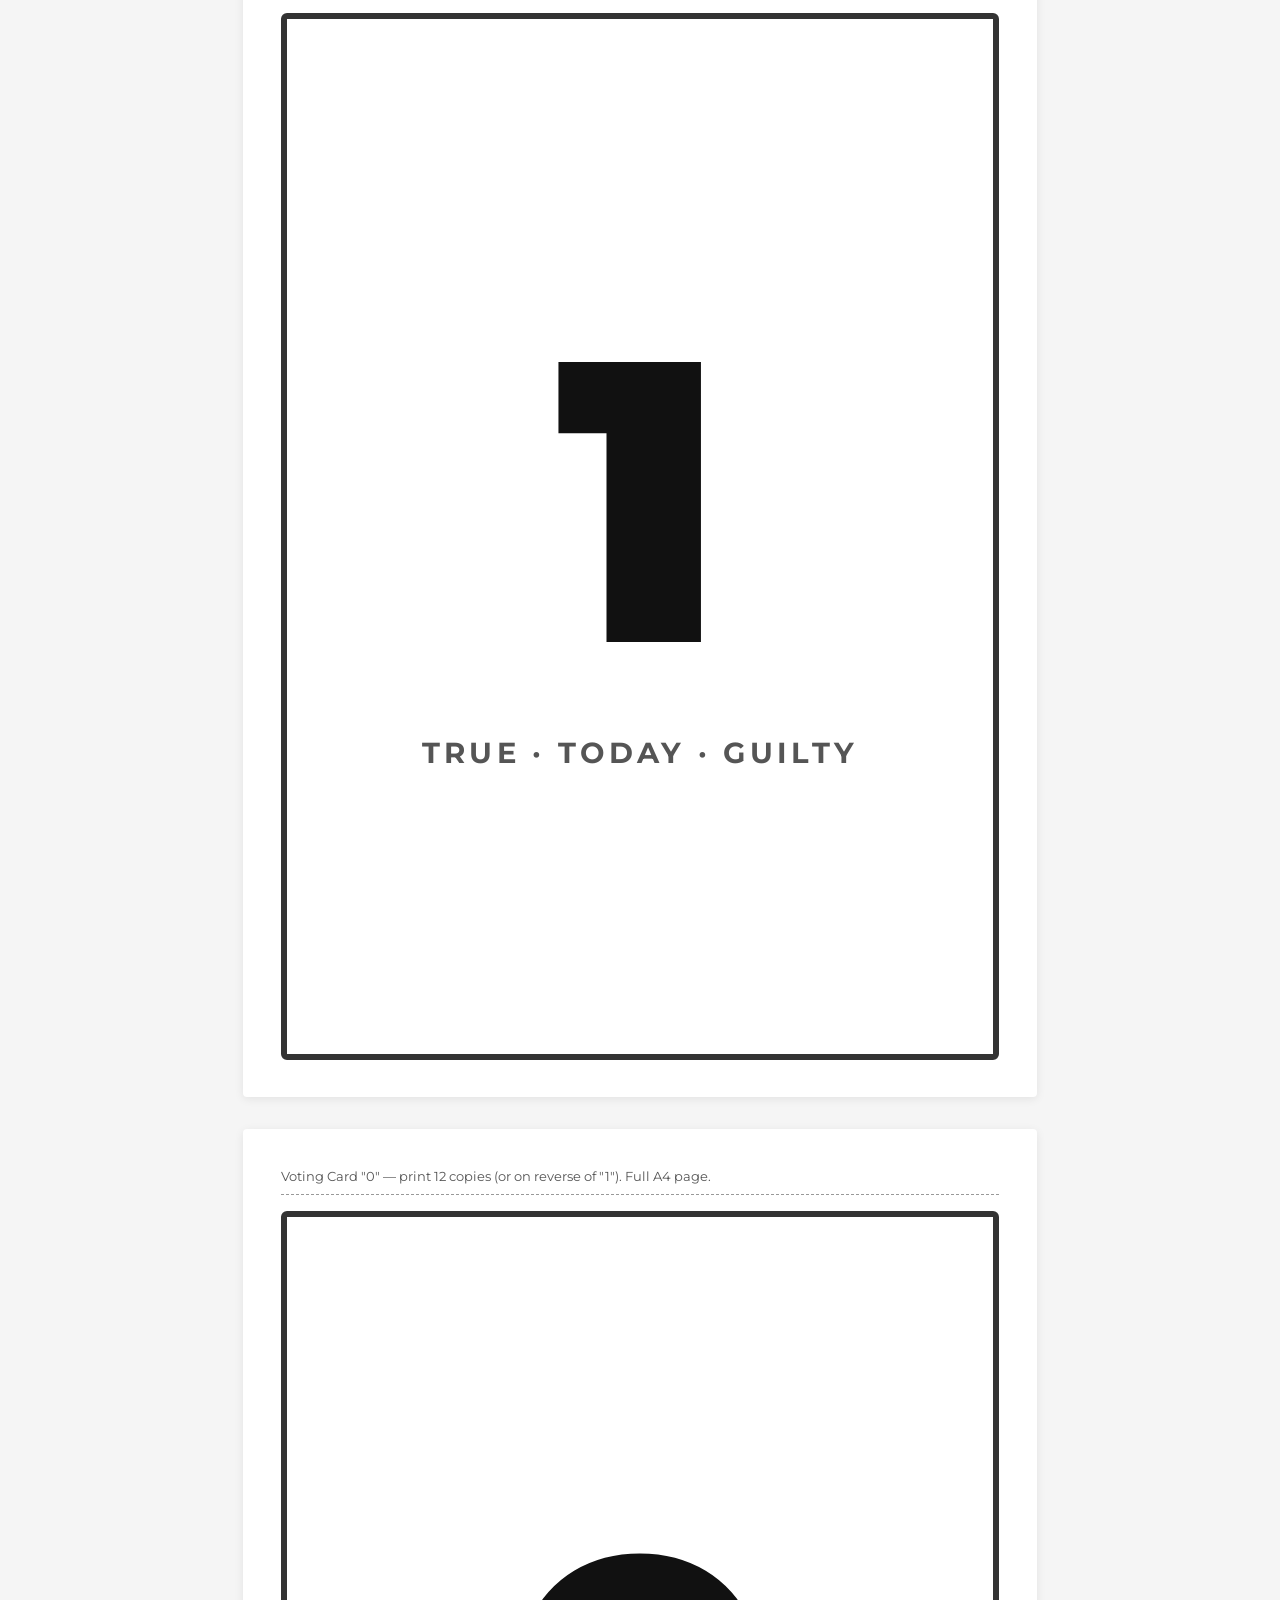
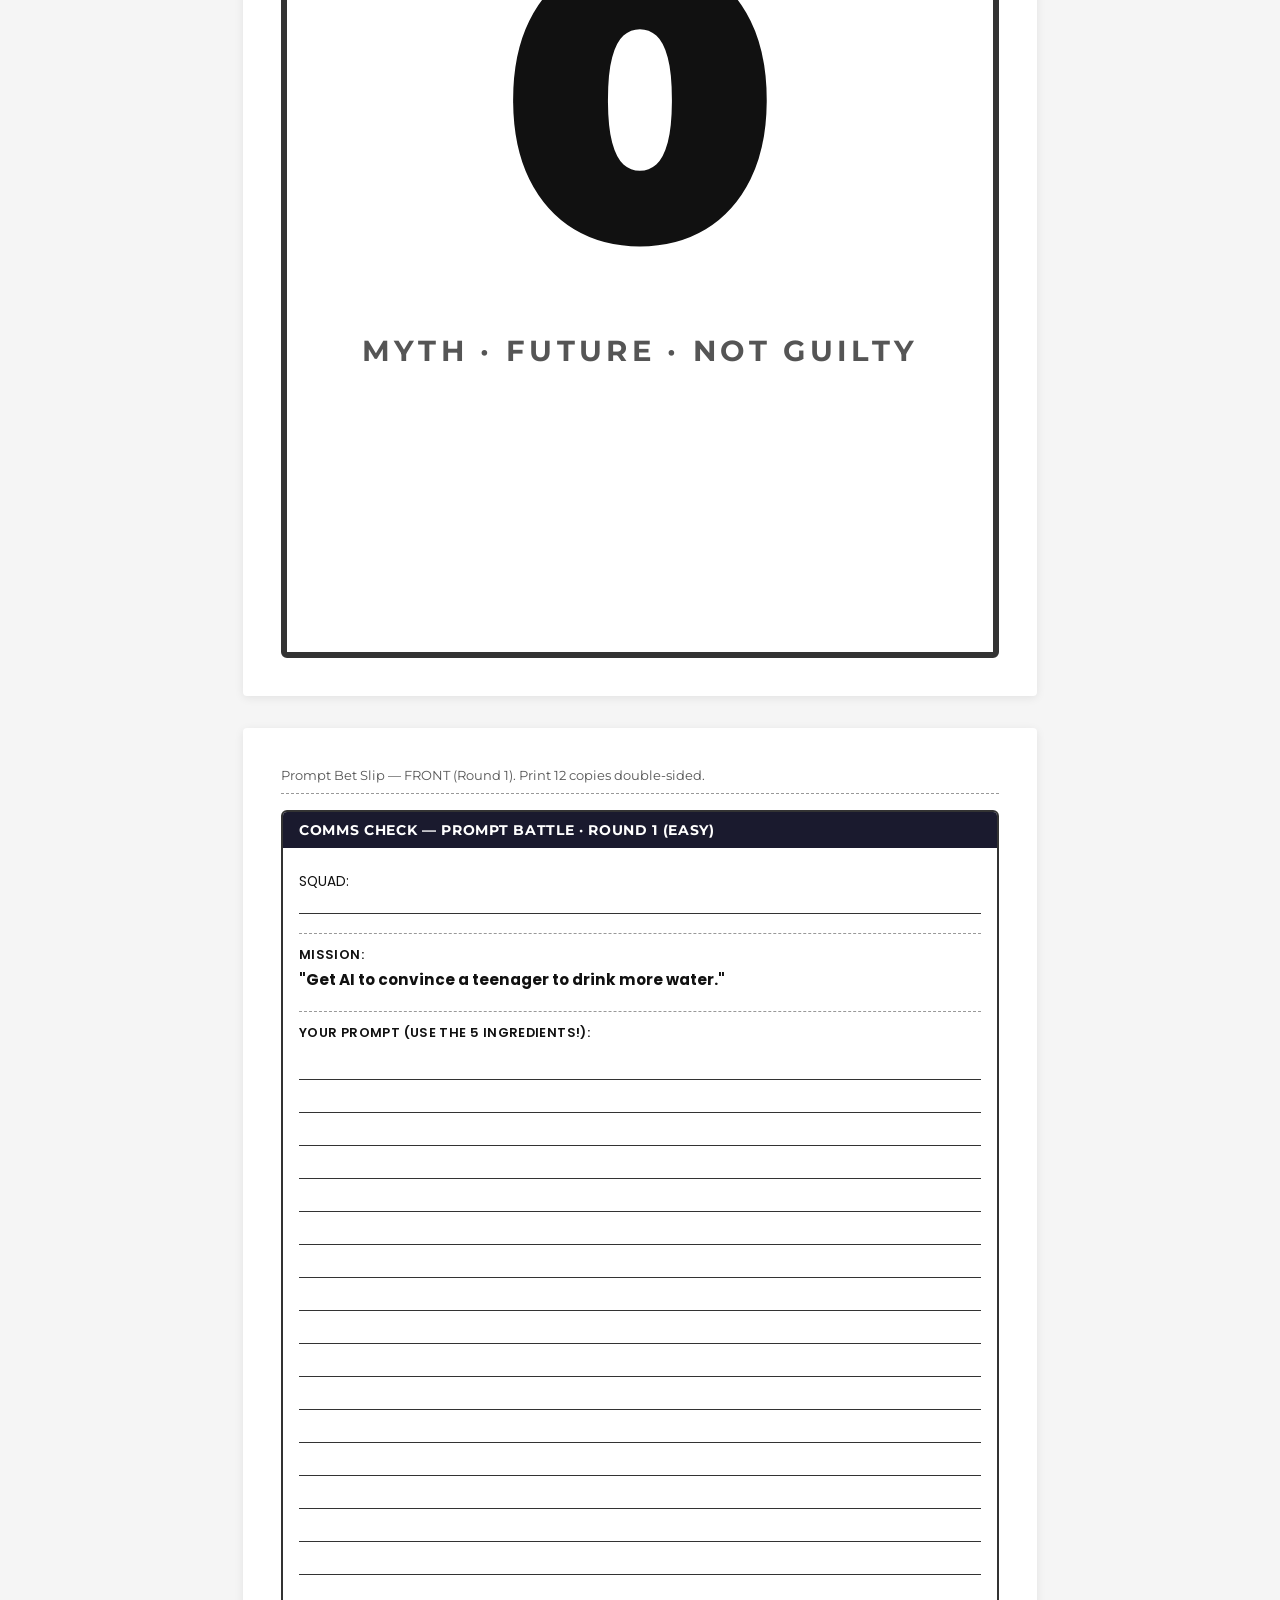
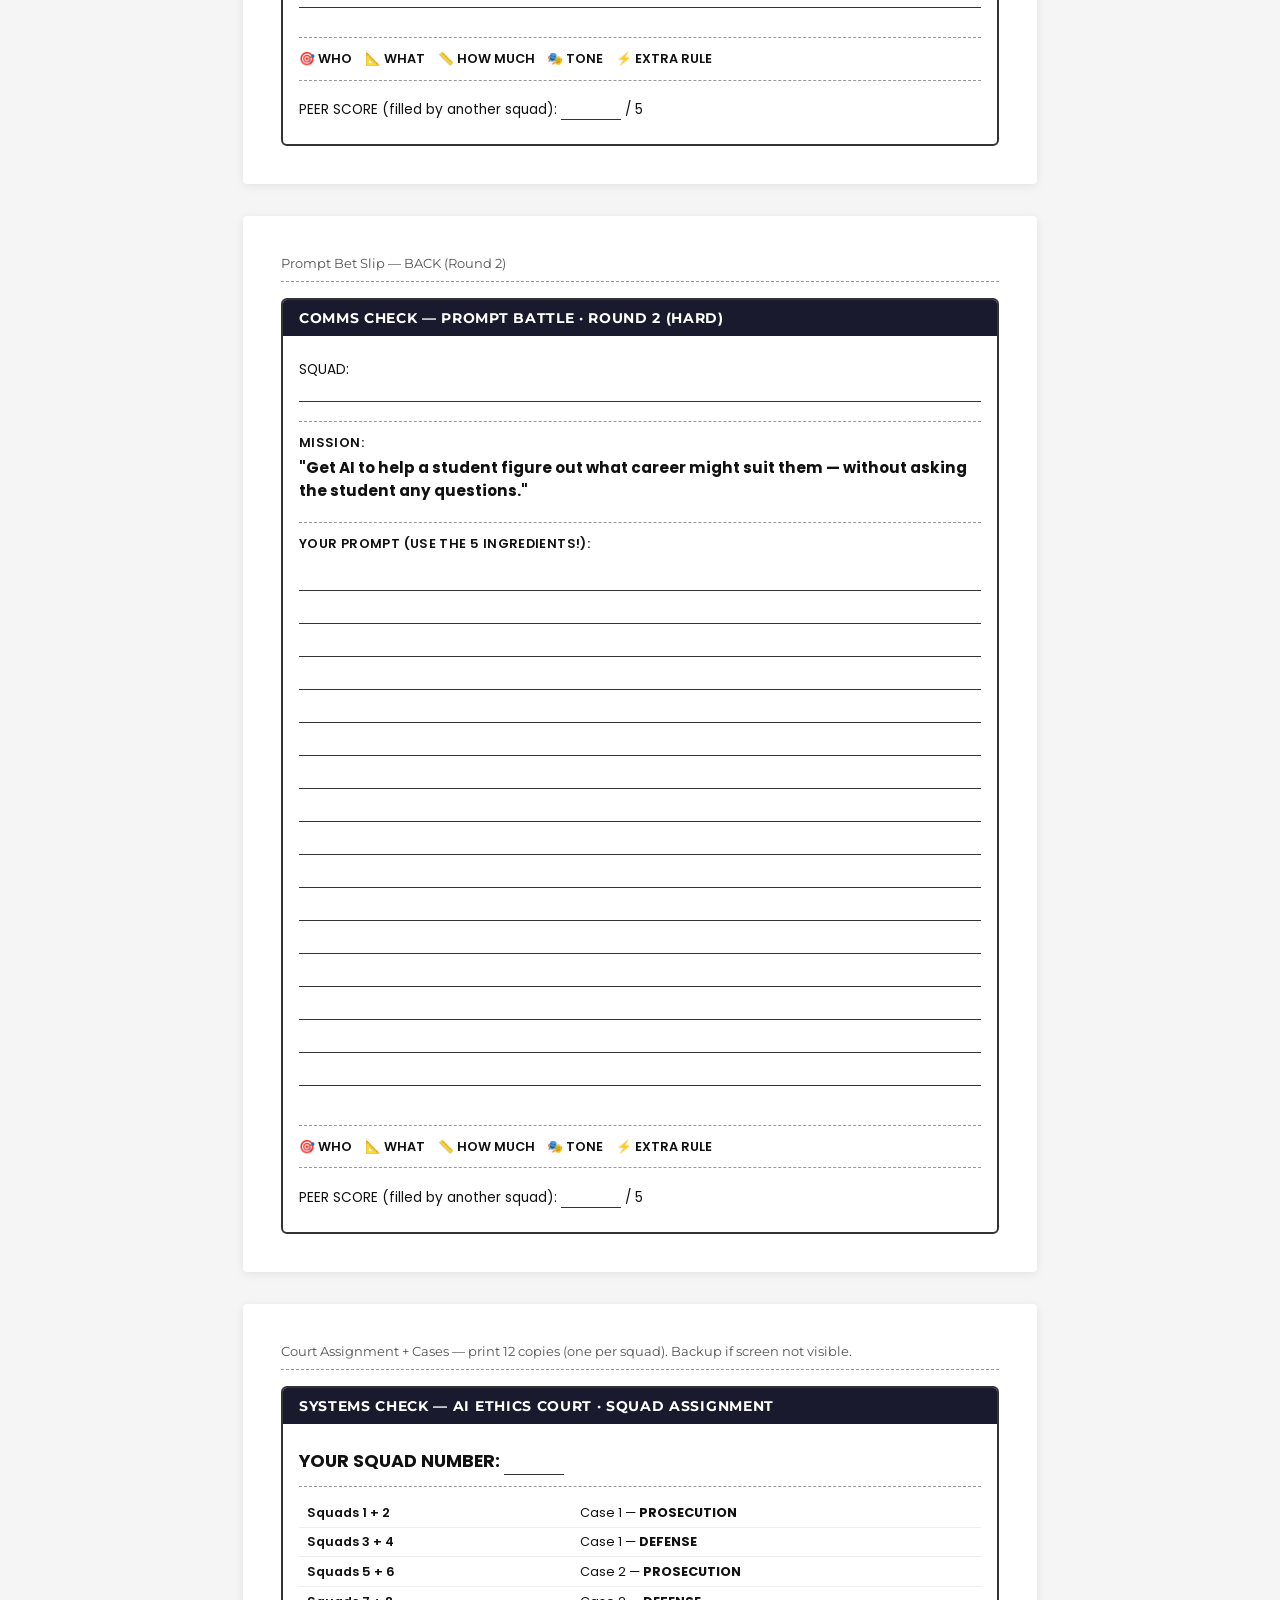
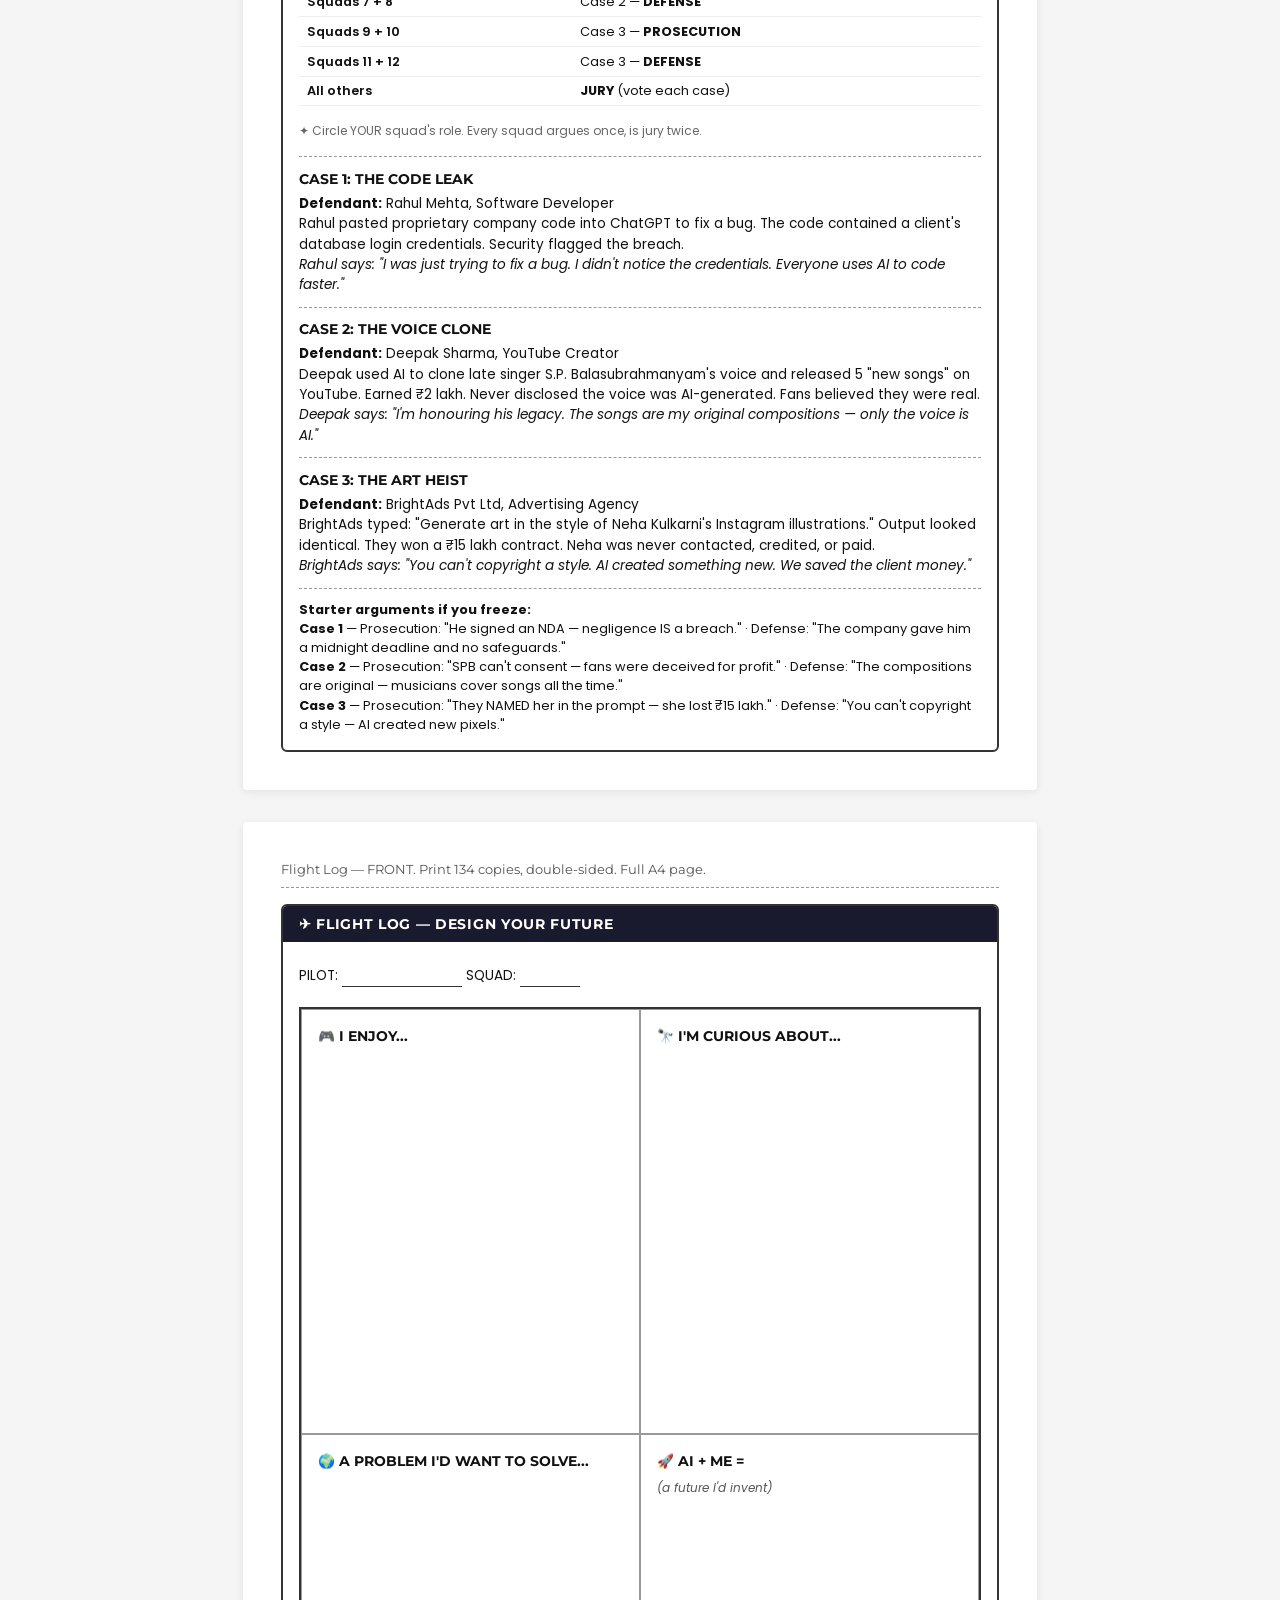
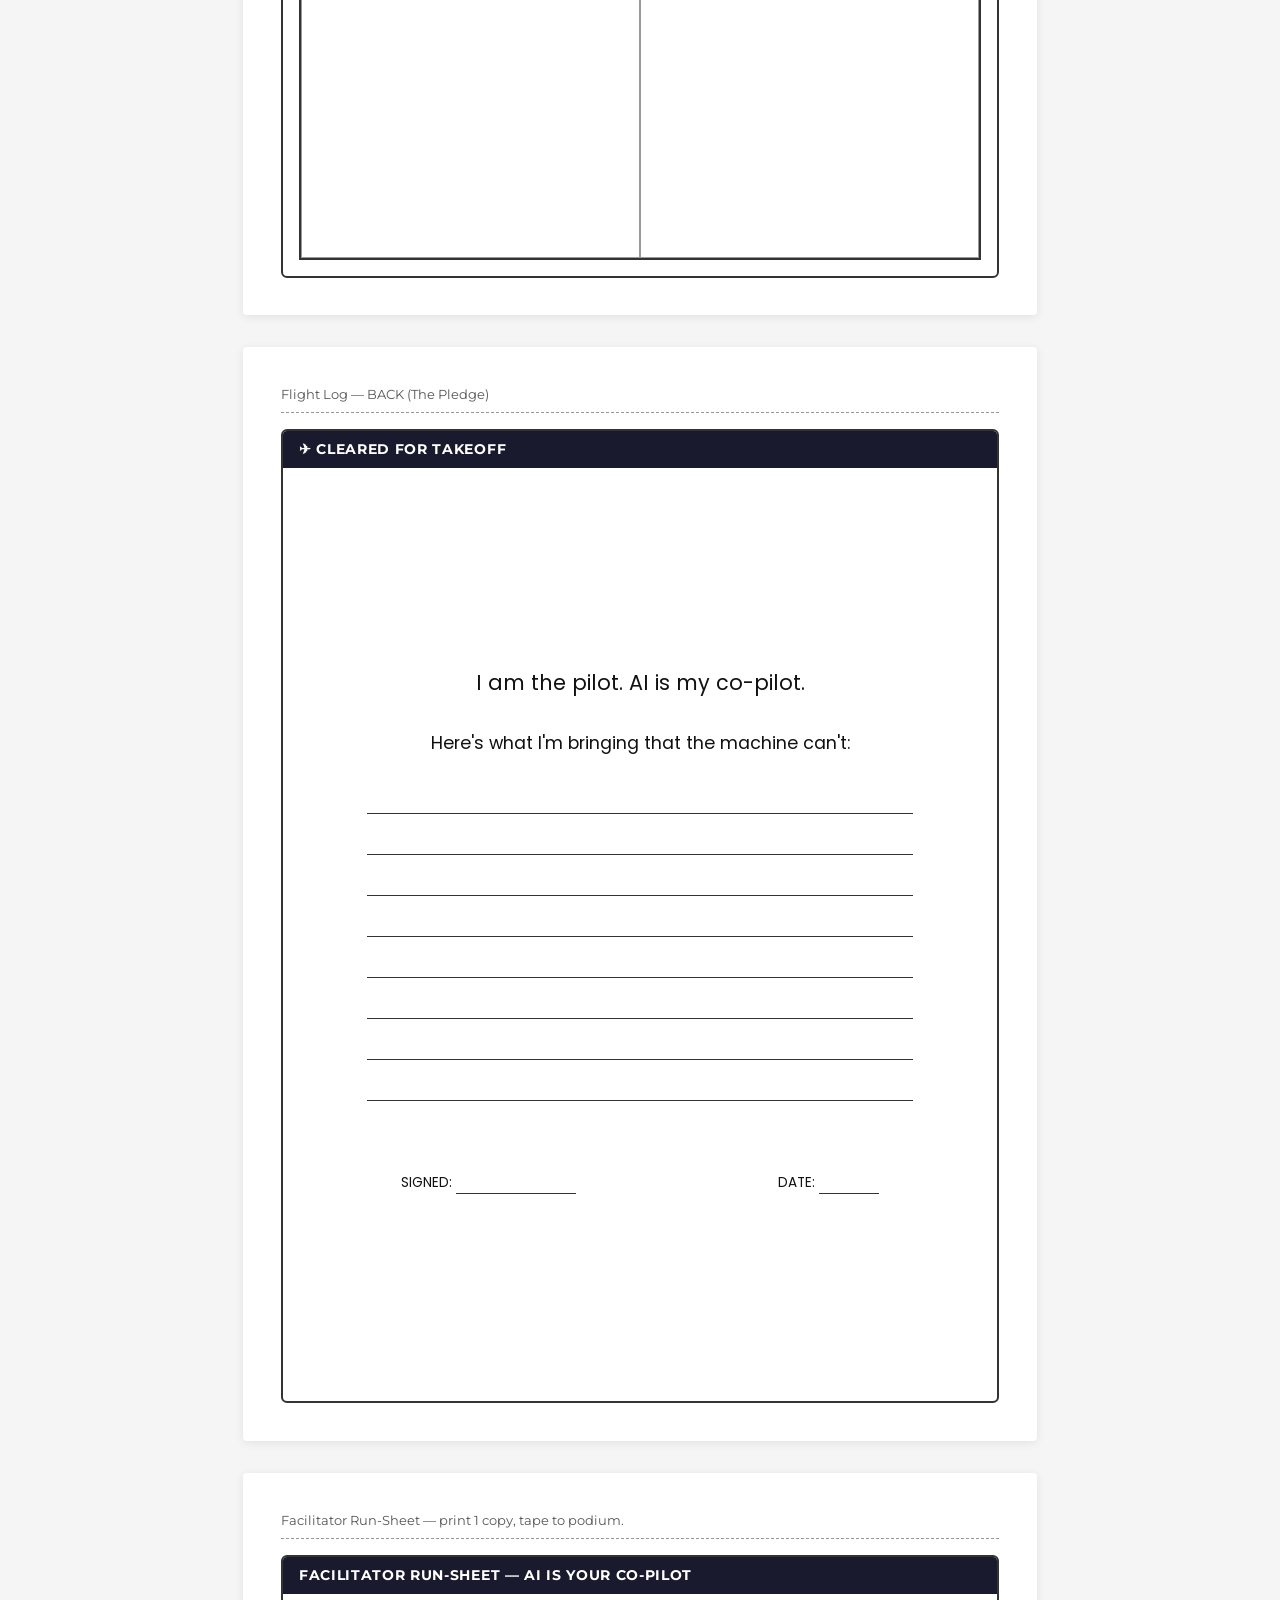
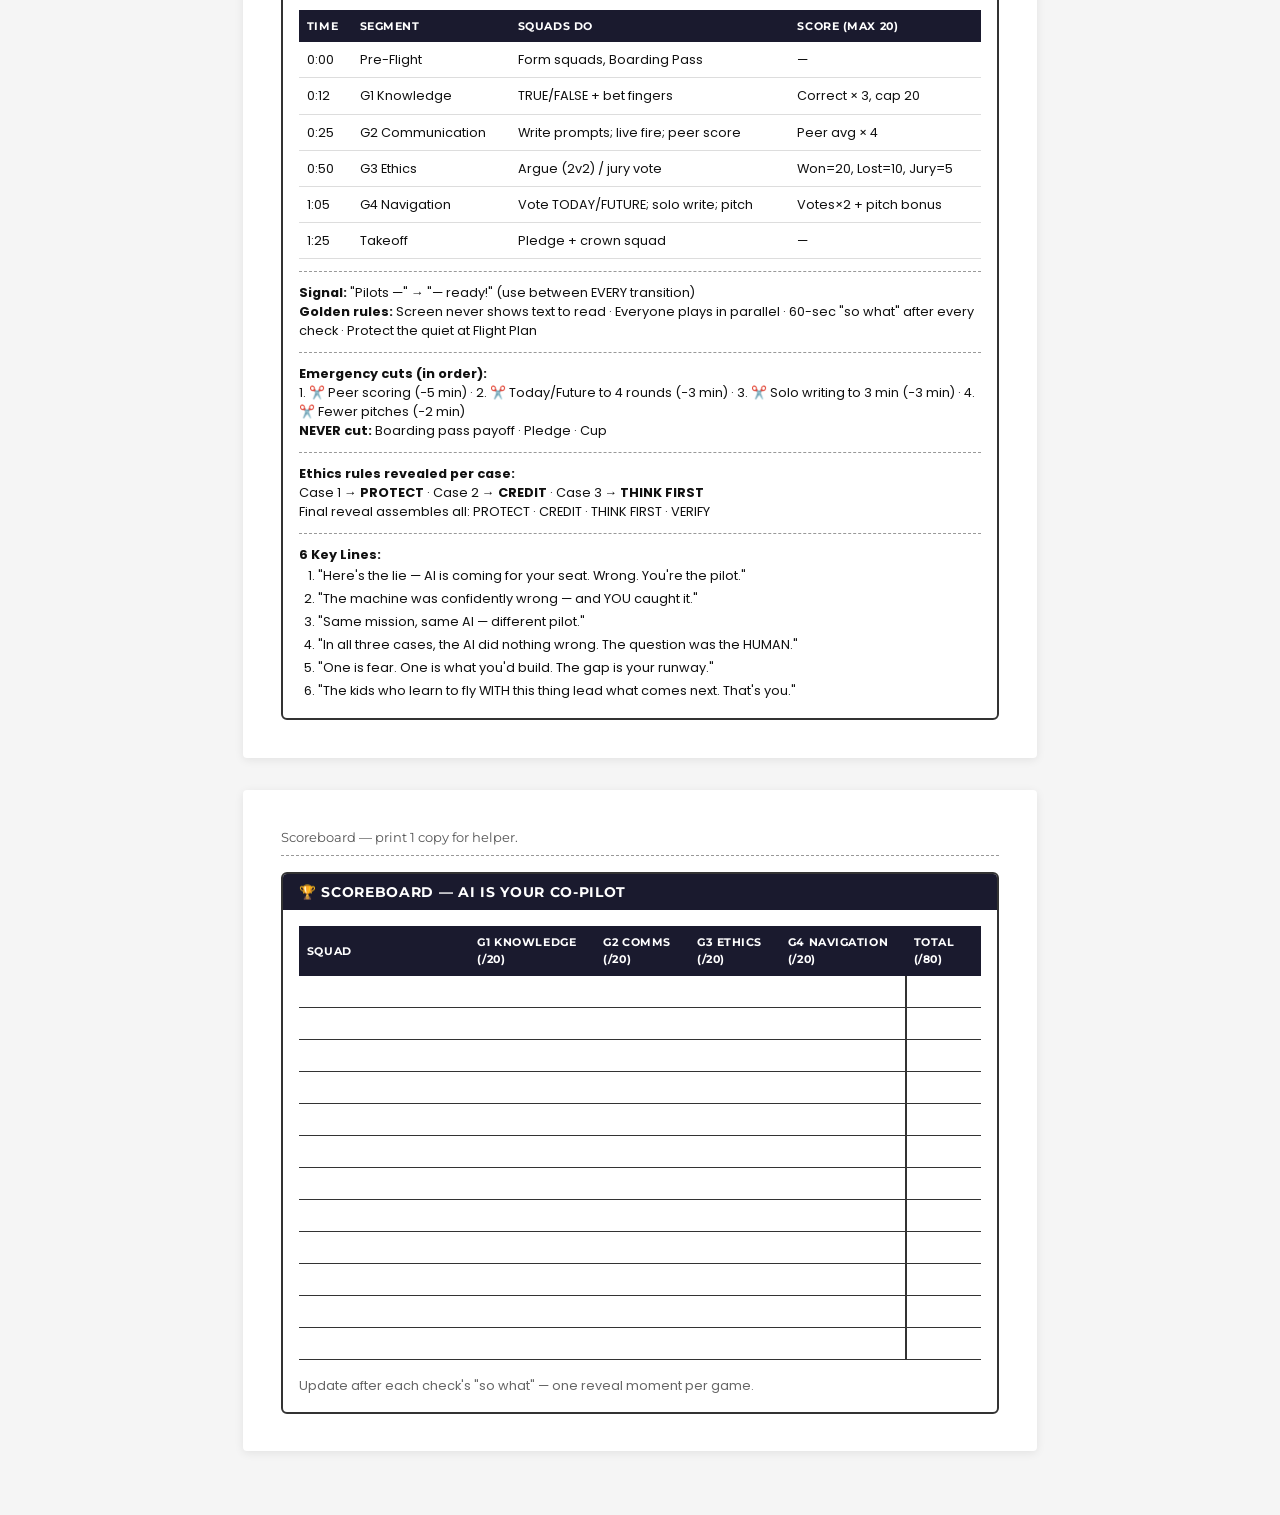
==== commit ab2abad8: "Add court assignment + all 3 case details + starter args to printouts as backup" ====
--- a/docs/print.html
+++ b/docs/print.html
@@ -17,6 +17,7 @@
     <li><a href="#voting-1">Voting Card "1" (×12, full page)</a></li>
     <li><a href="#voting-0">Voting Card "0" (×12, full page)</a></li>
     <li><a href="#prompt-slip">Prompt Bet Slip (×12, double-sided)</a></li>
+    <li><a href="#court-assignment">Court Assignment + Cases (×12)</a></li>
     <li><a href="#flight-log">Flight Log (×134, double-sided)</a></li>
     <li><a href="#facilitator-runsheet">Facilitator Run-Sheet (×1)</a></li>
     <li><a href="#scoreboard-print">Scoreboard Sheet (×1)</a></li>
@@ -138,6 +139,54 @@
       </div>
       <div class="divider"></div>
       <div class="field">PEER SCORE (filled by another squad): <span class="line tiny"></span> / 5</div>
+    </div>
+  </div>
+</section>
+
+<!-- ============ ETHICS COURT — SQUAD ASSIGNMENT + CASES (backup printout) ============ -->
+<section class="page" id="court-assignment">
+  <div class="page-title no-print">Court Assignment + Cases — print 12 copies (one per squad). Backup if screen not visible.</div>
+  <div class="card full-card">
+    <div class="card-header">SYSTEMS CHECK — AI ETHICS COURT · SQUAD ASSIGNMENT</div>
+    <div class="card-body" style="font-size:0.85rem">
+      <div class="field" style="font-size:1.1rem;font-weight:700">YOUR SQUAD NUMBER: <span class="line tiny"></span></div>
+      <div class="divider"></div>
+      <table class="assignment-table" style="margin-bottom:1rem">
+        <tr><td>Squads 1 + 2</td><td>Case 1 — <strong>PROSECUTION</strong></td></tr>
+        <tr><td>Squads 3 + 4</td><td>Case 1 — <strong>DEFENSE</strong></td></tr>
+        <tr><td>Squads 5 + 6</td><td>Case 2 — <strong>PROSECUTION</strong></td></tr>
+        <tr><td>Squads 7 + 8</td><td>Case 2 — <strong>DEFENSE</strong></td></tr>
+        <tr><td>Squads 9 + 10</td><td>Case 3 — <strong>PROSECUTION</strong></td></tr>
+        <tr><td>Squads 11 + 12</td><td>Case 3 — <strong>DEFENSE</strong></td></tr>
+        <tr><td>All others</td><td><strong>JURY</strong> (vote each case)</td></tr>
+      </table>
+      <p style="font-size:0.75rem;color:#666;margin-bottom:1rem">✦ Circle YOUR squad's role. Every squad argues once, is jury twice.</p>
+      <div class="divider"></div>
+      <div class="case-block">
+        <p class="case-title">CASE 1: THE CODE LEAK</p>
+        <p><strong>Defendant:</strong> Rahul Mehta, Software Developer</p>
+        <p>Rahul pasted proprietary company code into ChatGPT to fix a bug. The code contained a client's database login credentials. Security flagged the breach.</p>
+        <p><em>Rahul says: "I was just trying to fix a bug. I didn't notice the credentials. Everyone uses AI to code faster."</em></p>
+      </div>
+      <div class="divider"></div>
+      <div class="case-block">
+        <p class="case-title">CASE 2: THE VOICE CLONE</p>
+        <p><strong>Defendant:</strong> Deepak Sharma, YouTube Creator</p>
+        <p>Deepak used AI to clone late singer S.P. Balasubrahmanyam's voice and released 5 "new songs" on YouTube. Earned ₹2 lakh. Never disclosed the voice was AI-generated. Fans believed they were real.</p>
+        <p><em>Deepak says: "I'm honouring his legacy. The songs are my original compositions — only the voice is AI."</em></p>
+      </div>
+      <div class="divider"></div>
+      <div class="case-block">
+        <p class="case-title">CASE 3: THE ART HEIST</p>
+        <p><strong>Defendant:</strong> BrightAds Pvt Ltd, Advertising Agency</p>
+        <p>BrightAds typed: "Generate art in the style of Neha Kulkarni's Instagram illustrations." Output looked identical. They won a ₹15 lakh contract. Neha was never contacted, credited, or paid.</p>
+        <p><em>BrightAds says: "You can't copyright a style. AI created something new. We saved the client money."</em></p>
+      </div>
+      <div class="divider"></div>
+      <p style="font-size:0.8rem"><strong>Starter arguments if you freeze:</strong></p>
+      <p style="font-size:0.8rem"><strong>Case 1</strong> — Prosecution: "He signed an NDA — negligence IS a breach." · Defense: "The company gave him a midnight deadline and no safeguards."</p>
+      <p style="font-size:0.8rem"><strong>Case 2</strong> — Prosecution: "SPB can't consent — fans were deceived for profit." · Defense: "The compositions are original — musicians cover songs all the time."</p>
+      <p style="font-size:0.8rem"><strong>Case 3</strong> — Prosecution: "They NAMED her in the prompt — she lost ₹15 lakh." · Defense: "You can't copyright a style — AI created new pixels."</p>
     </div>
   </div>
 </section>
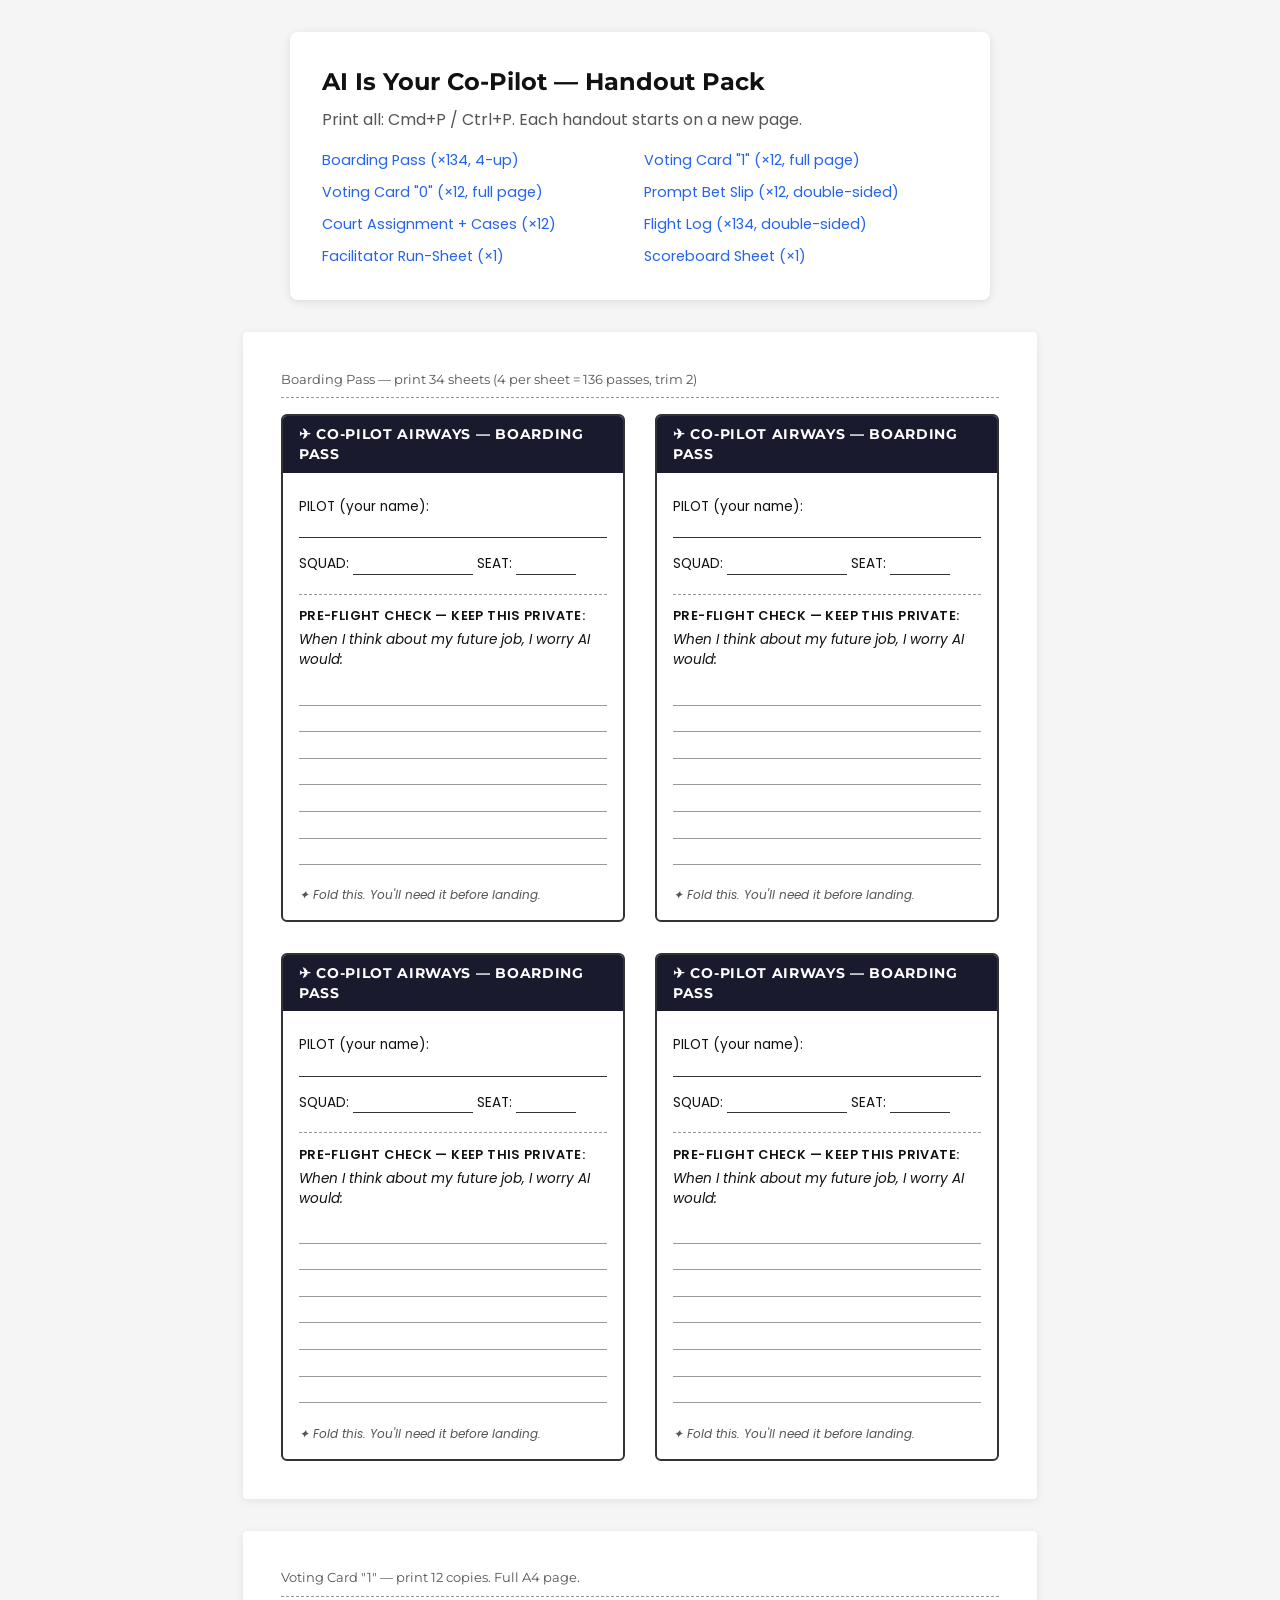
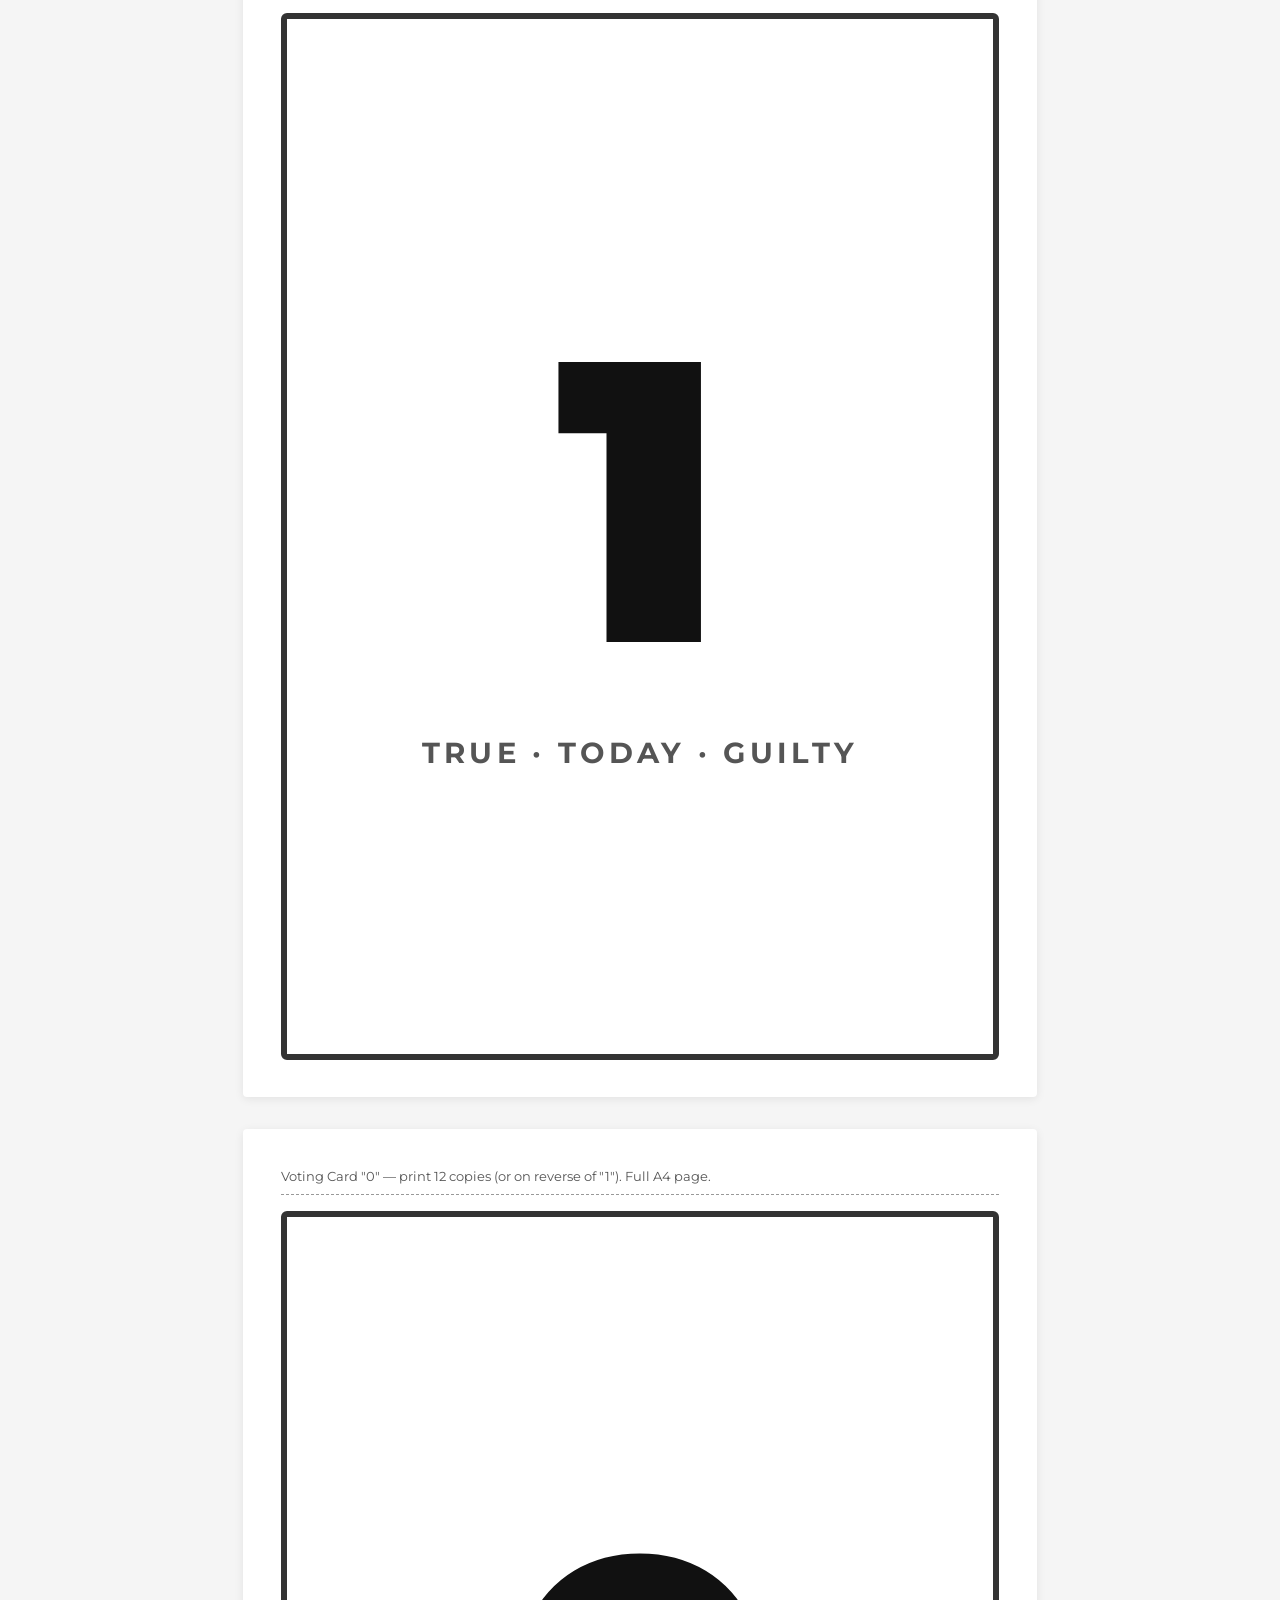
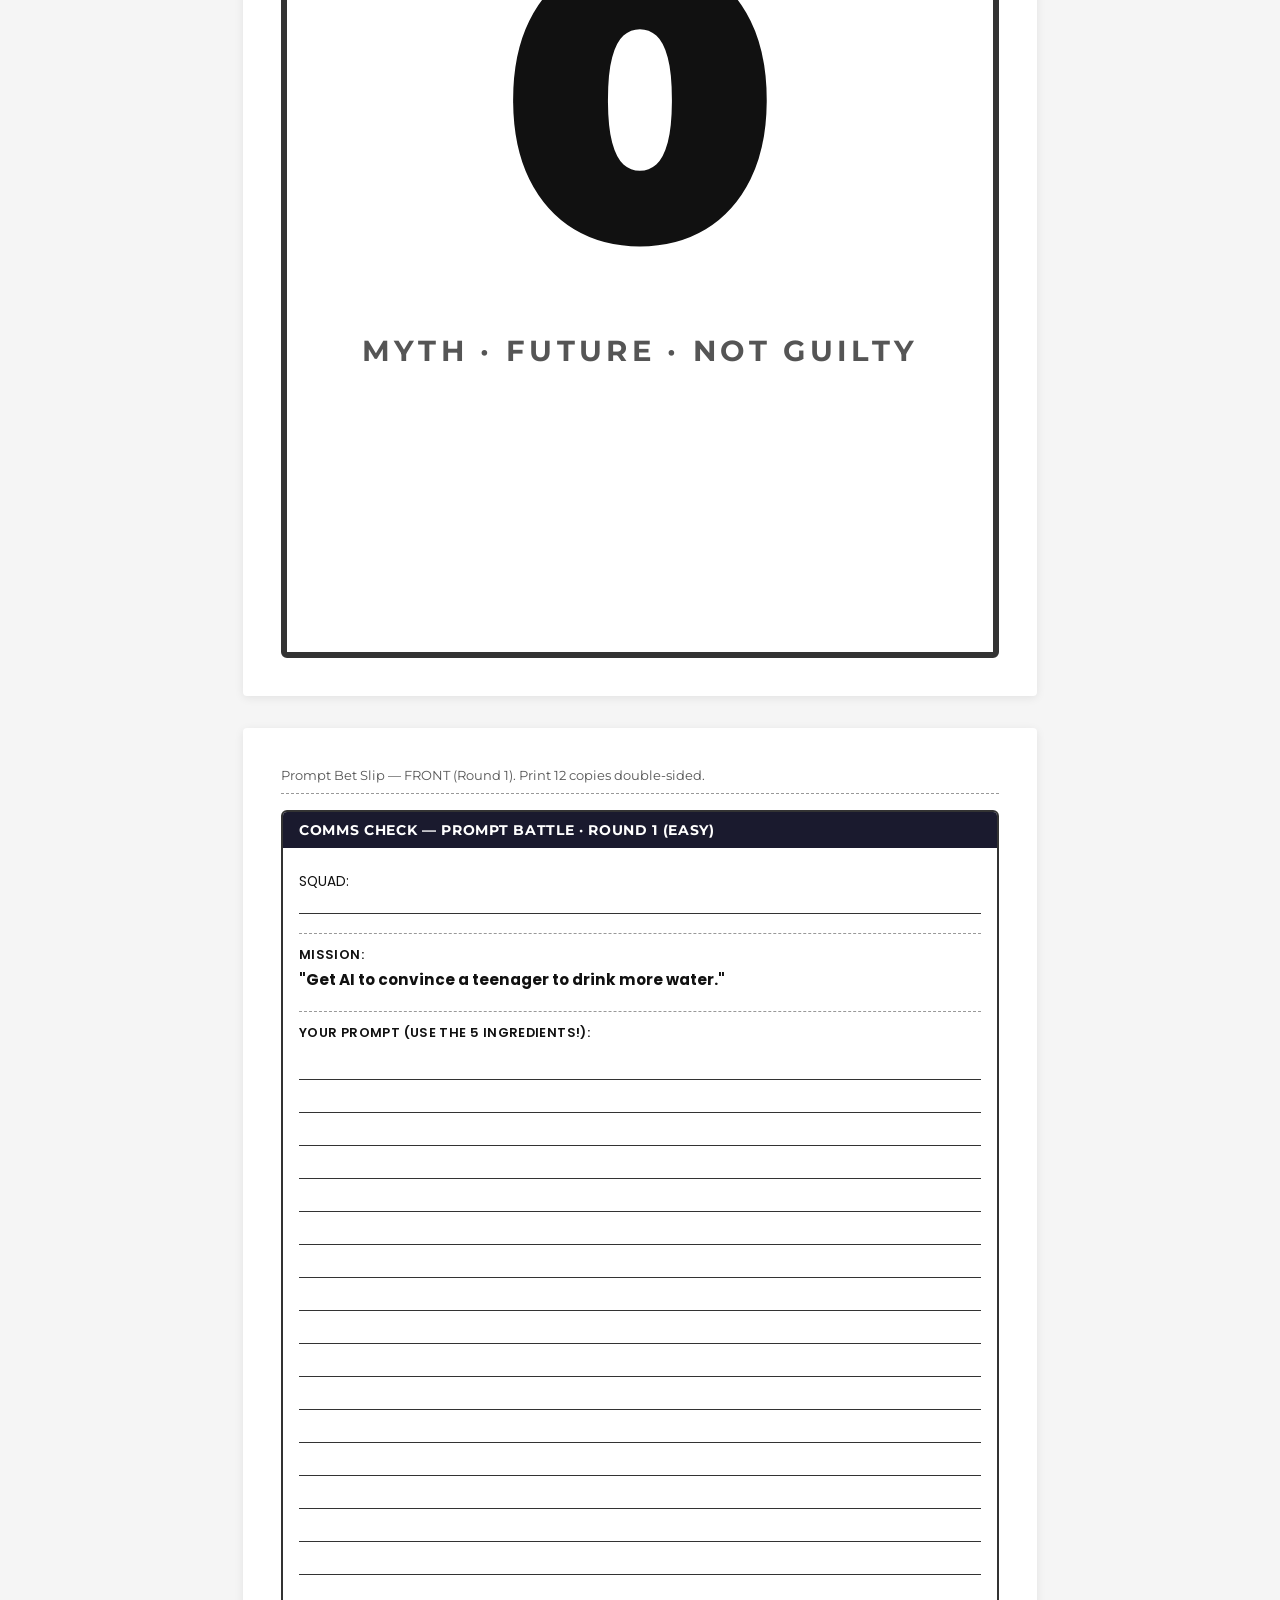
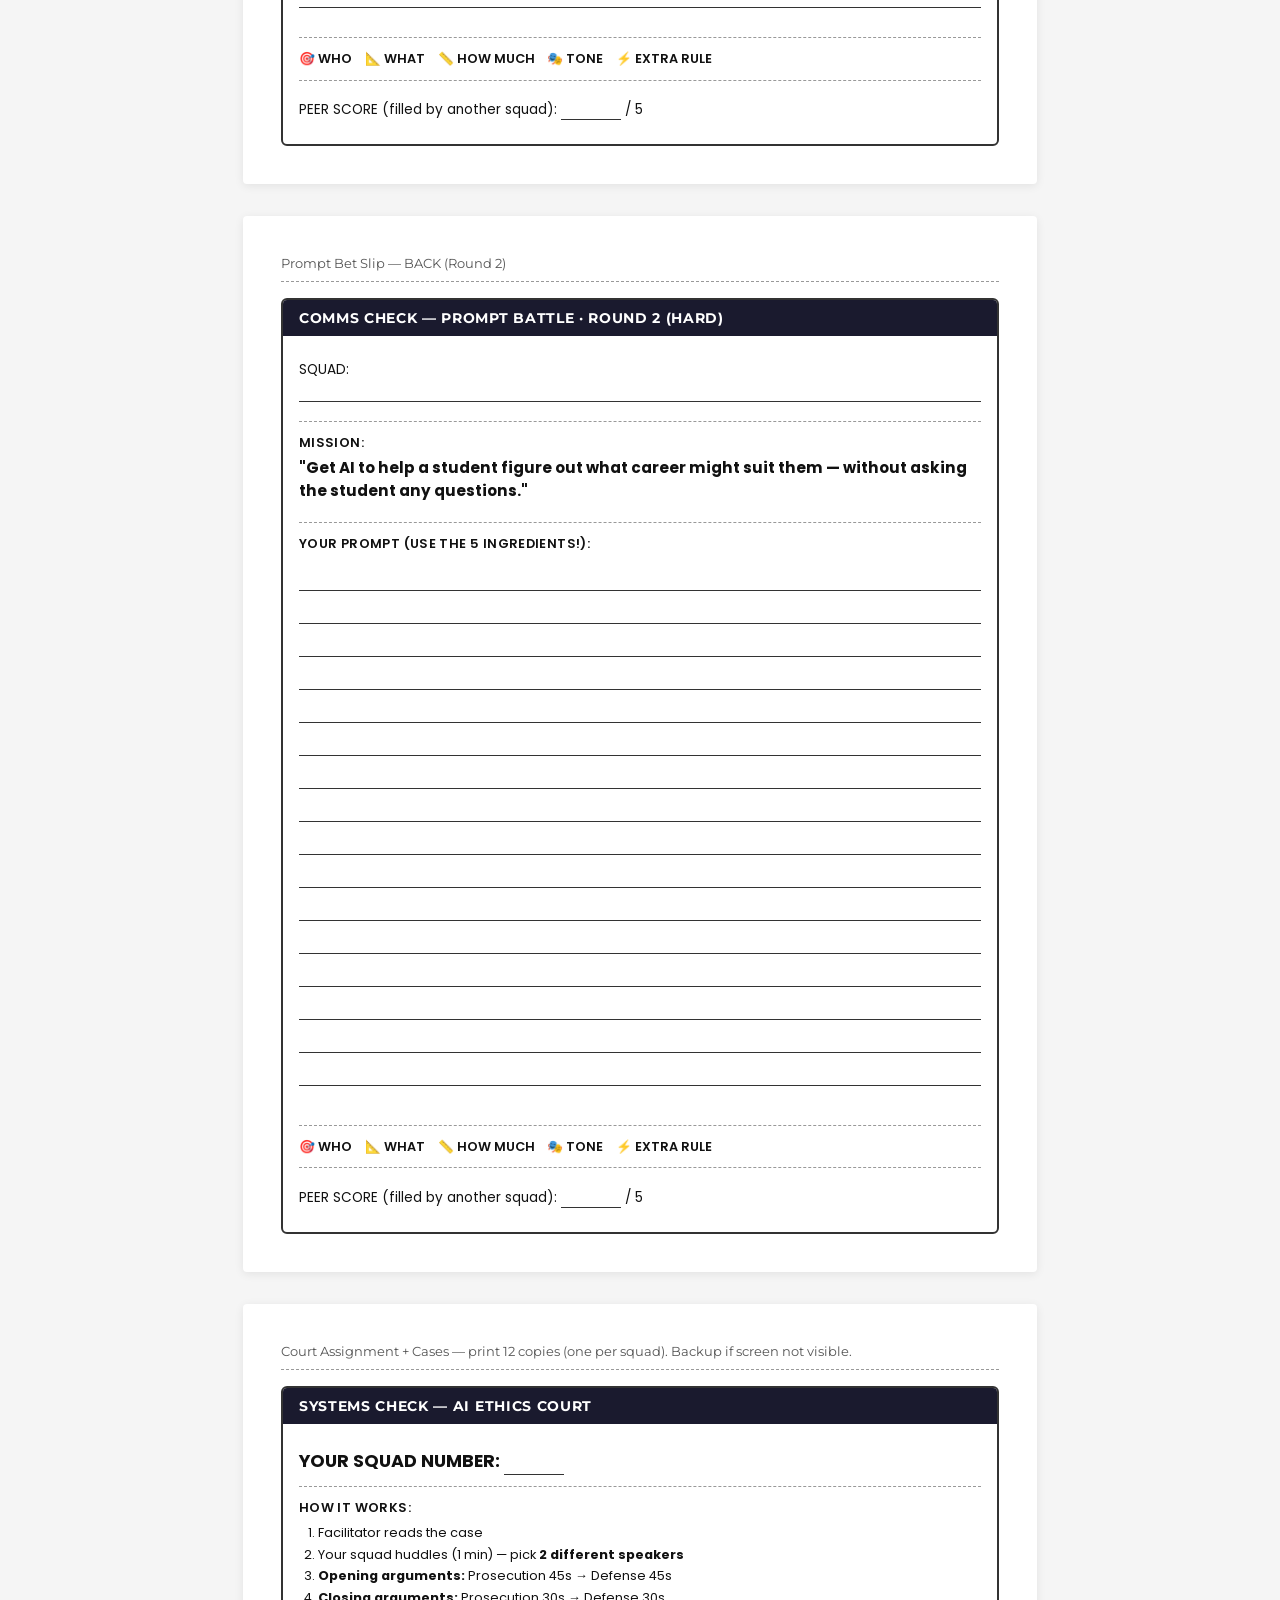
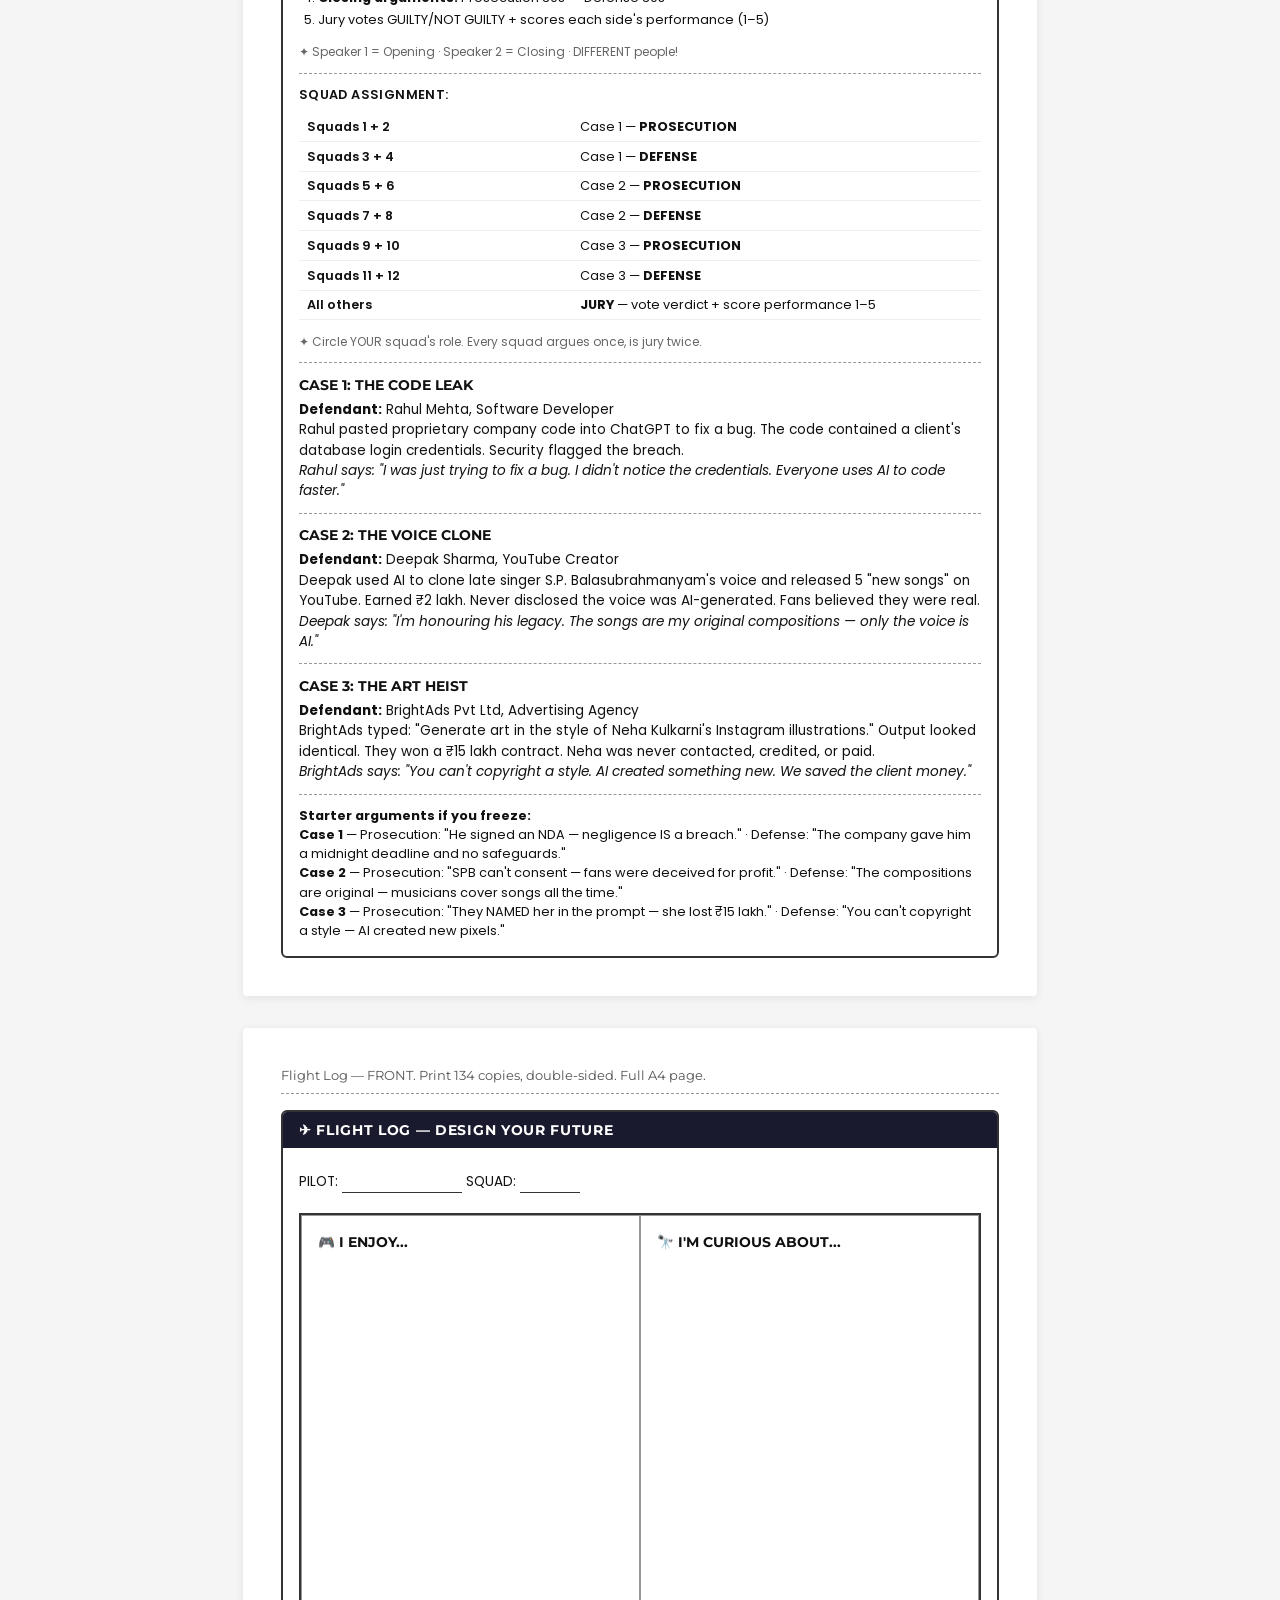
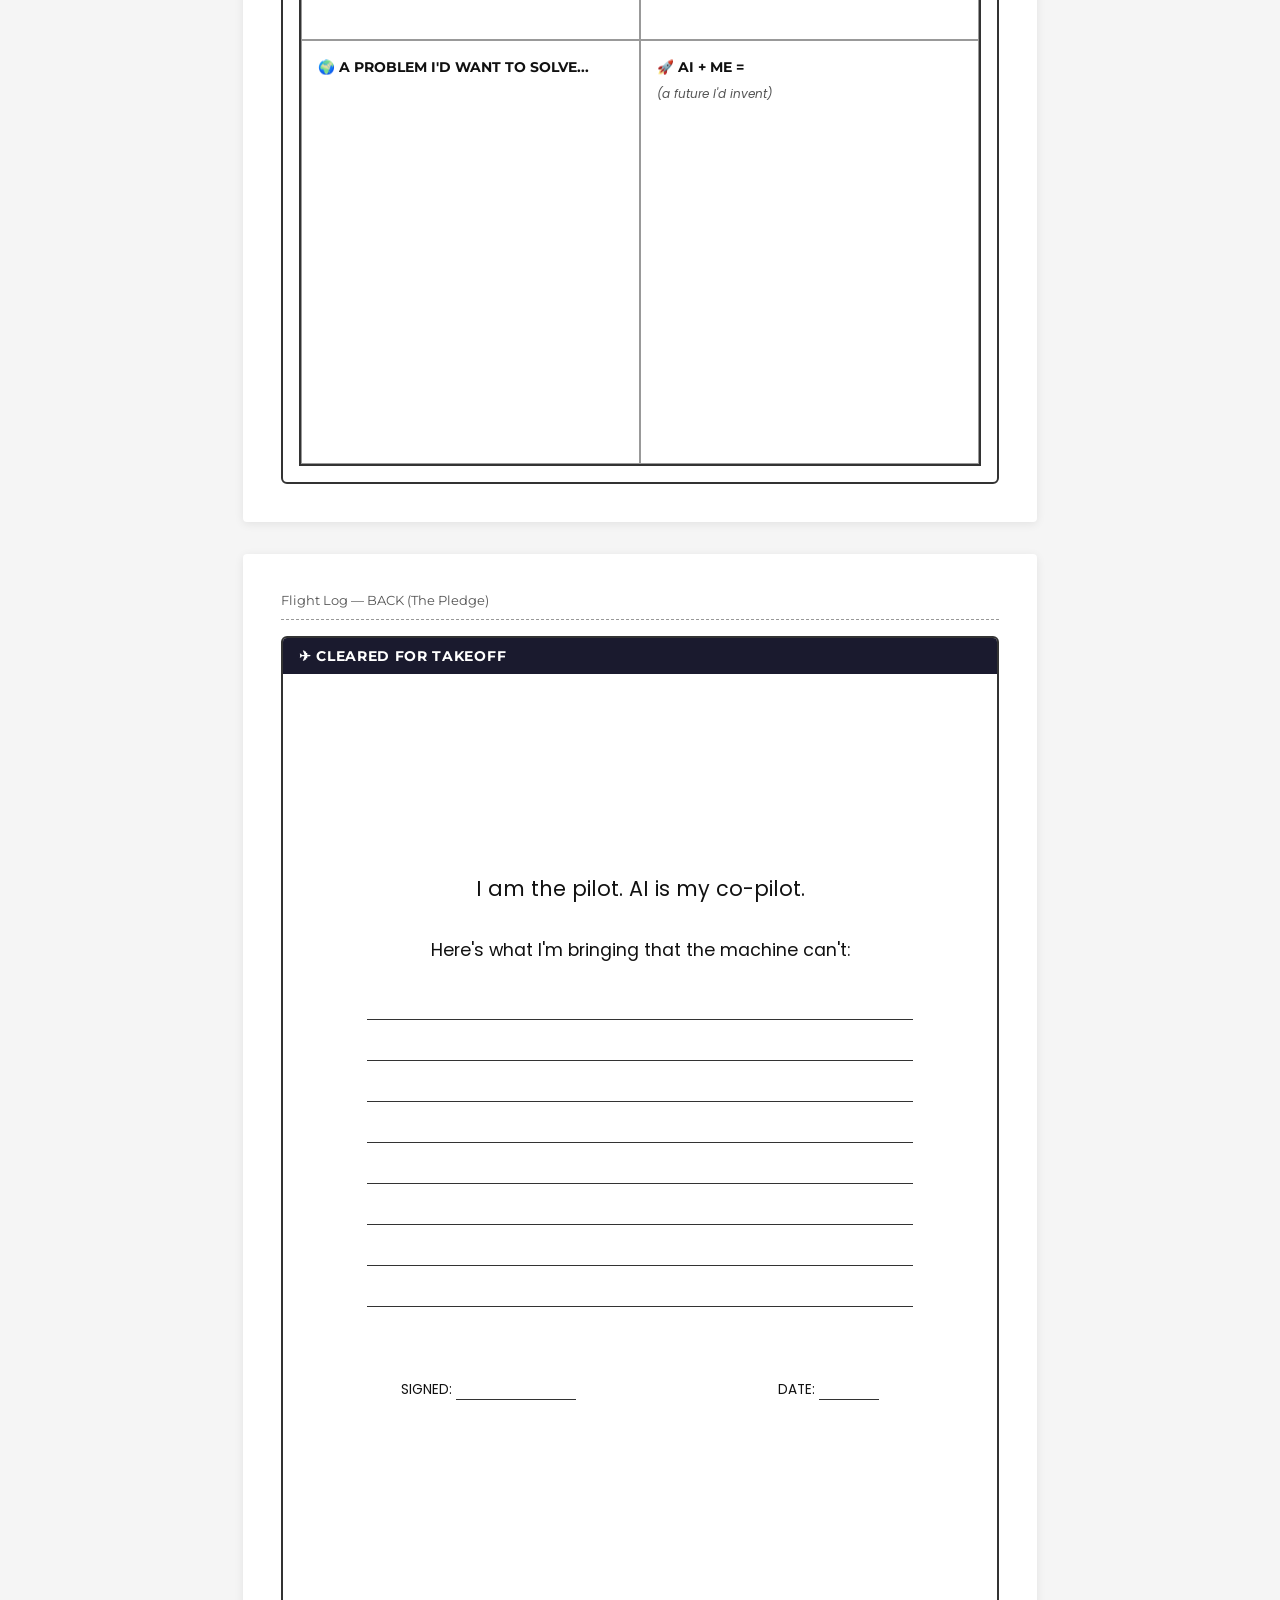
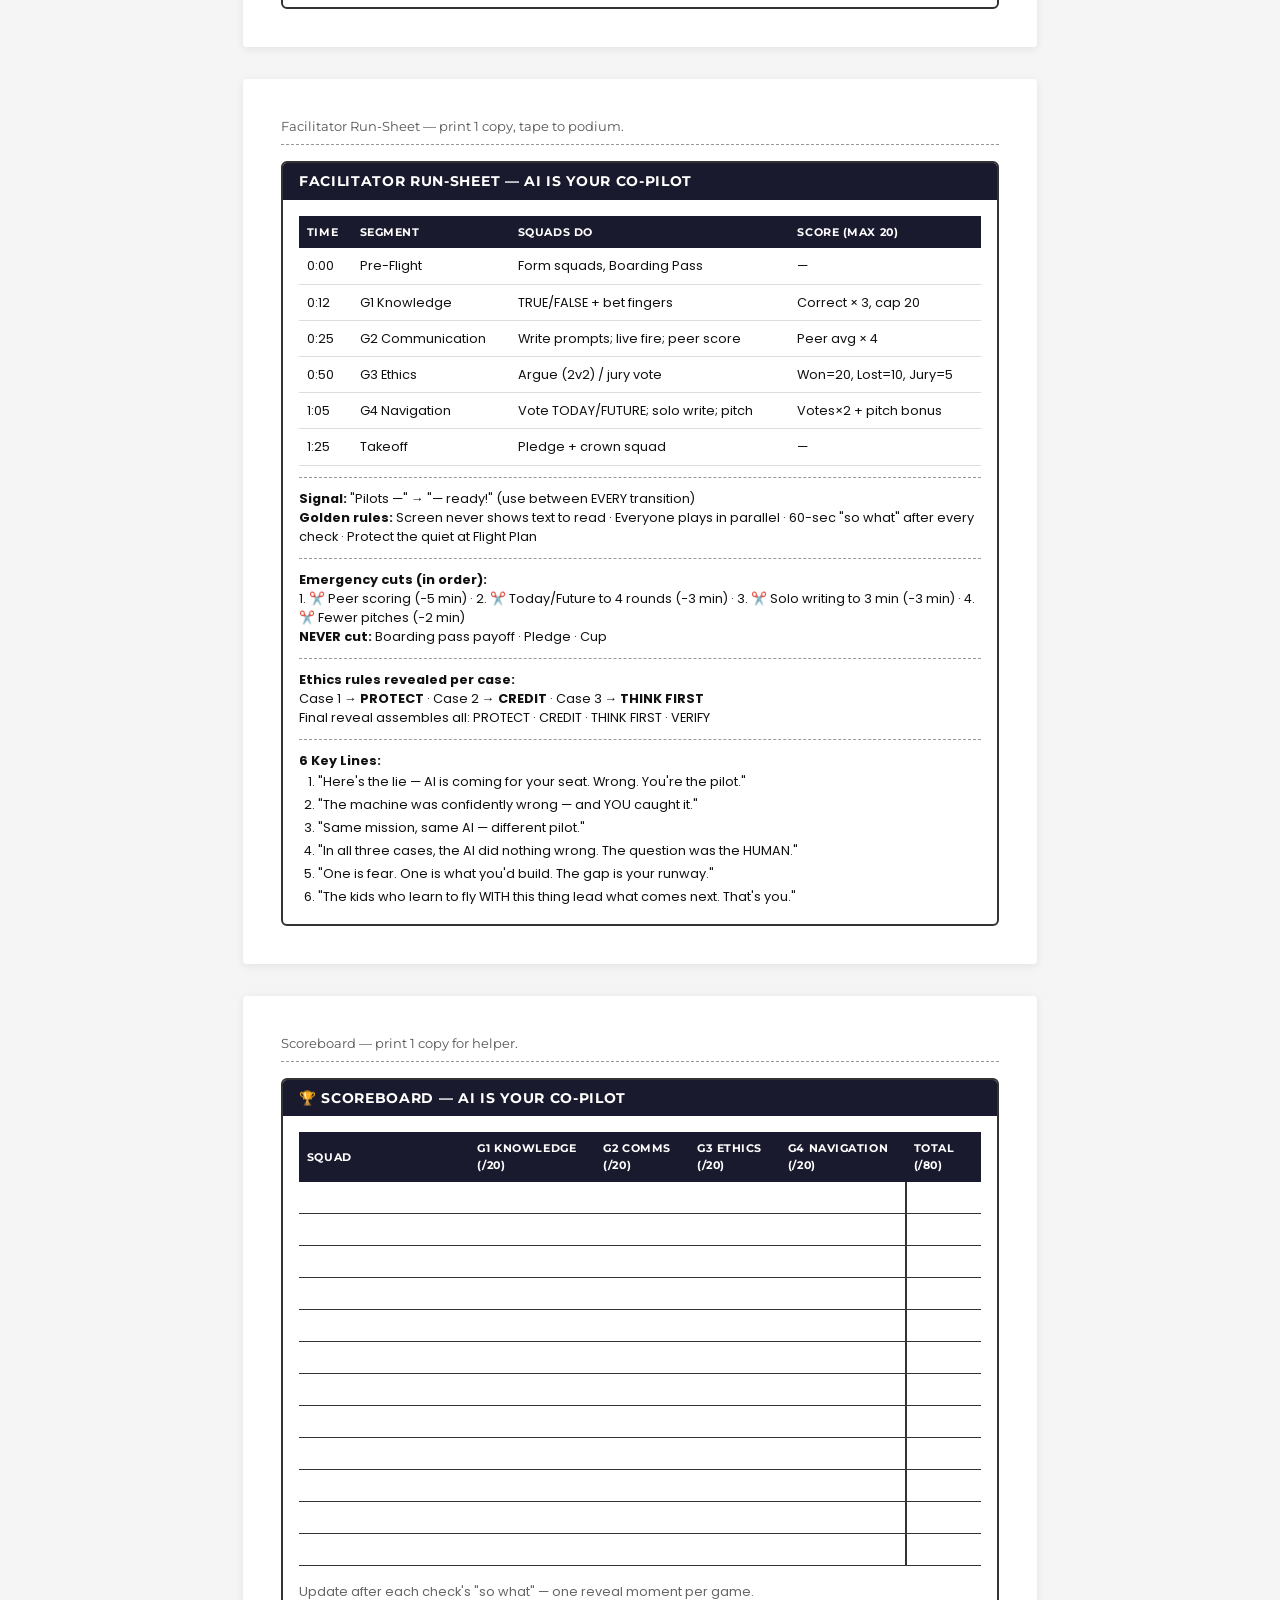
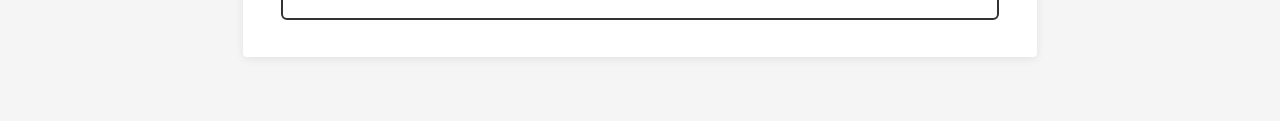
==== commit b007a2d6: "Update court printout: add opening/closing format, 2-speaker rule, jury scoring instructions" ====
--- a/docs/print.html
+++ b/docs/print.html
@@ -147,20 +147,31 @@
 <section class="page" id="court-assignment">
   <div class="page-title no-print">Court Assignment + Cases — print 12 copies (one per squad). Backup if screen not visible.</div>
   <div class="card full-card">
-    <div class="card-header">SYSTEMS CHECK — AI ETHICS COURT · SQUAD ASSIGNMENT</div>
+    <div class="card-header">SYSTEMS CHECK — AI ETHICS COURT</div>
     <div class="card-body" style="font-size:0.85rem">
       <div class="field" style="font-size:1.1rem;font-weight:700">YOUR SQUAD NUMBER: <span class="line tiny"></span></div>
       <div class="divider"></div>
-      <table class="assignment-table" style="margin-bottom:1rem">
+      <p class="label">HOW IT WORKS:</p>
+      <ol style="padding-left:1.2rem;margin-bottom:0.8rem;line-height:1.7;font-size:0.8rem">
+        <li>Facilitator reads the case</li>
+        <li>Your squad huddles (1 min) — pick <strong>2 different speakers</strong></li>
+        <li><strong>Opening arguments:</strong> Prosecution 45s → Defense 45s</li>
+        <li><strong>Closing arguments:</strong> Prosecution 30s → Defense 30s</li>
+        <li>Jury votes GUILTY/NOT GUILTY + scores each side's performance (1–5)</li>
+      </ol>
+      <p style="font-size:0.75rem;color:#666;margin-bottom:0.5rem">✦ Speaker 1 = Opening · Speaker 2 = Closing · DIFFERENT people!</p>
+      <div class="divider"></div>
+      <p class="label">SQUAD ASSIGNMENT:</p>
+      <table class="assignment-table" style="margin-bottom:0.8rem">
         <tr><td>Squads 1 + 2</td><td>Case 1 — <strong>PROSECUTION</strong></td></tr>
         <tr><td>Squads 3 + 4</td><td>Case 1 — <strong>DEFENSE</strong></td></tr>
         <tr><td>Squads 5 + 6</td><td>Case 2 — <strong>PROSECUTION</strong></td></tr>
         <tr><td>Squads 7 + 8</td><td>Case 2 — <strong>DEFENSE</strong></td></tr>
         <tr><td>Squads 9 + 10</td><td>Case 3 — <strong>PROSECUTION</strong></td></tr>
         <tr><td>Squads 11 + 12</td><td>Case 3 — <strong>DEFENSE</strong></td></tr>
-        <tr><td>All others</td><td><strong>JURY</strong> (vote each case)</td></tr>
+        <tr><td>All others</td><td><strong>JURY</strong> — vote verdict + score performance 1–5</td></tr>
       </table>
-      <p style="font-size:0.75rem;color:#666;margin-bottom:1rem">✦ Circle YOUR squad's role. Every squad argues once, is jury twice.</p>
+      <p style="font-size:0.75rem;color:#666;margin-bottom:0.5rem">✦ Circle YOUR squad's role. Every squad argues once, is jury twice.</p>
       <div class="divider"></div>
       <div class="case-block">
         <p class="case-title">CASE 1: THE CODE LEAK</p>
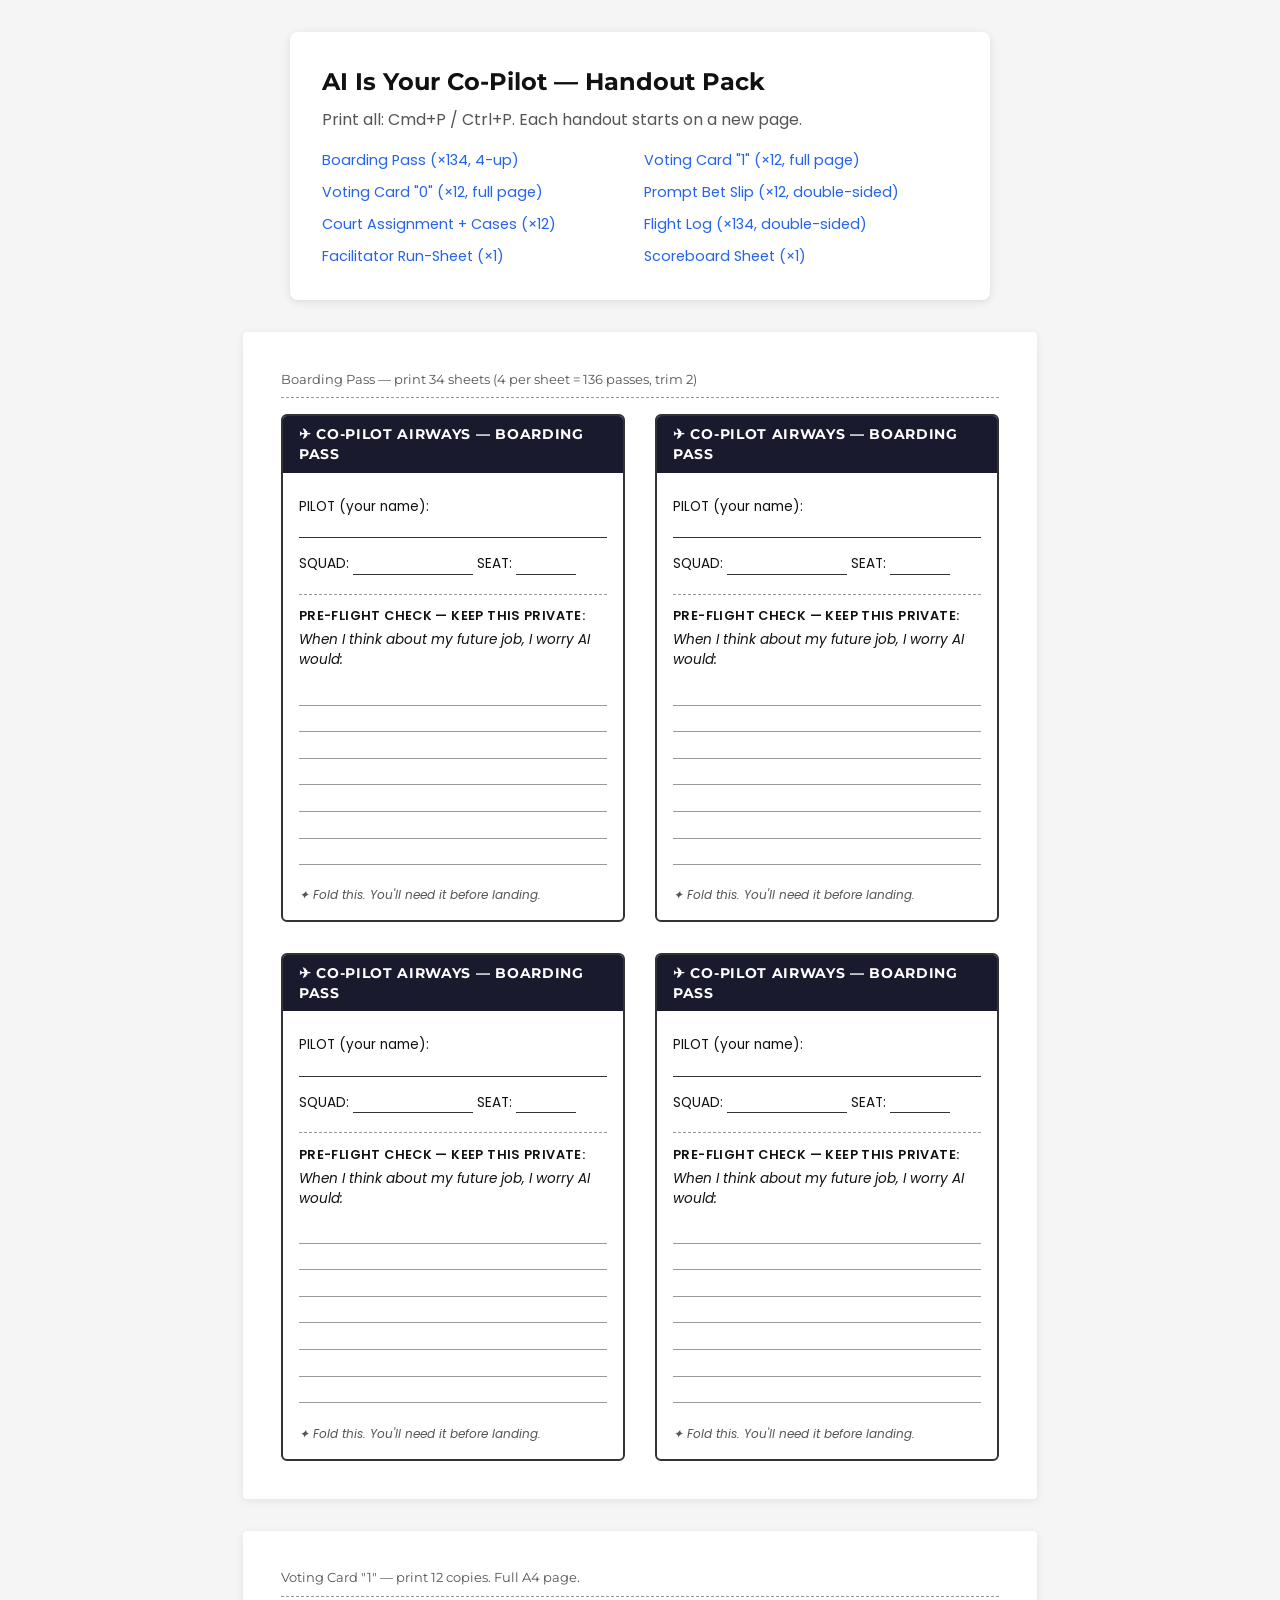
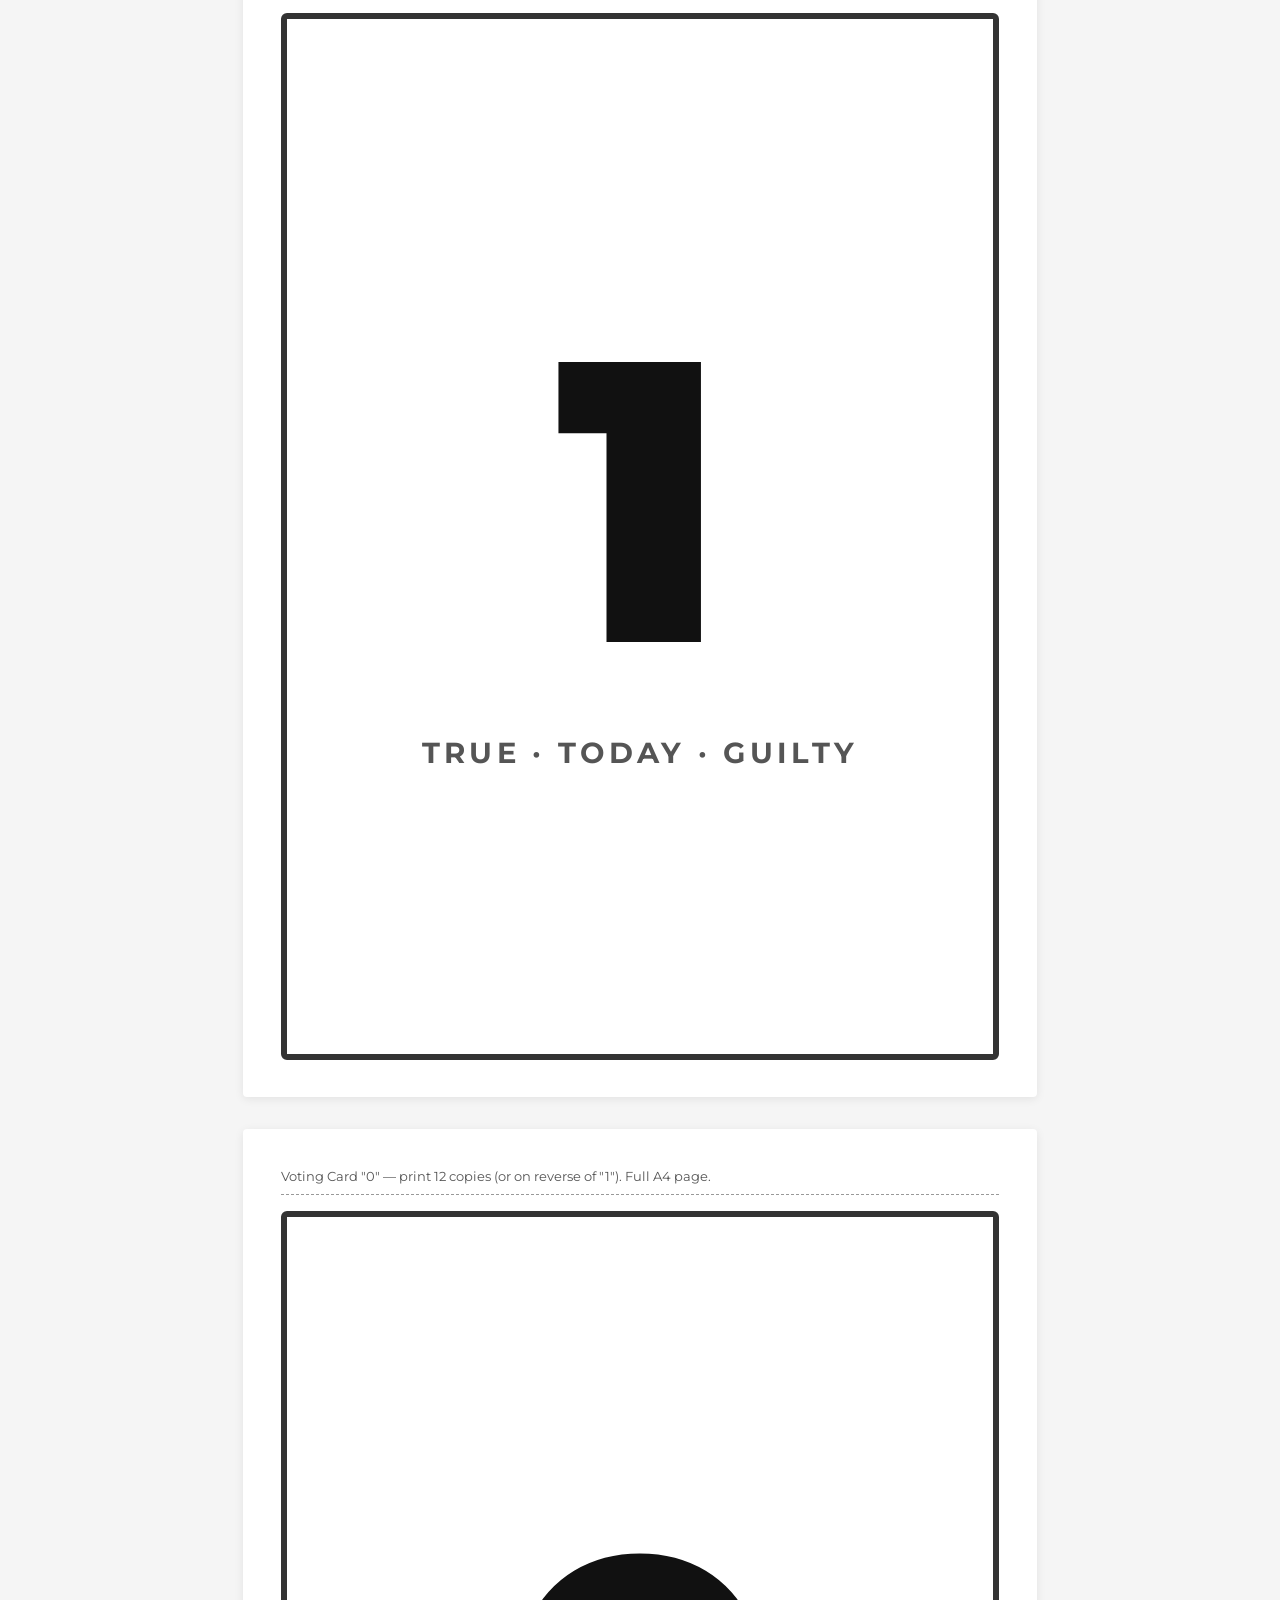
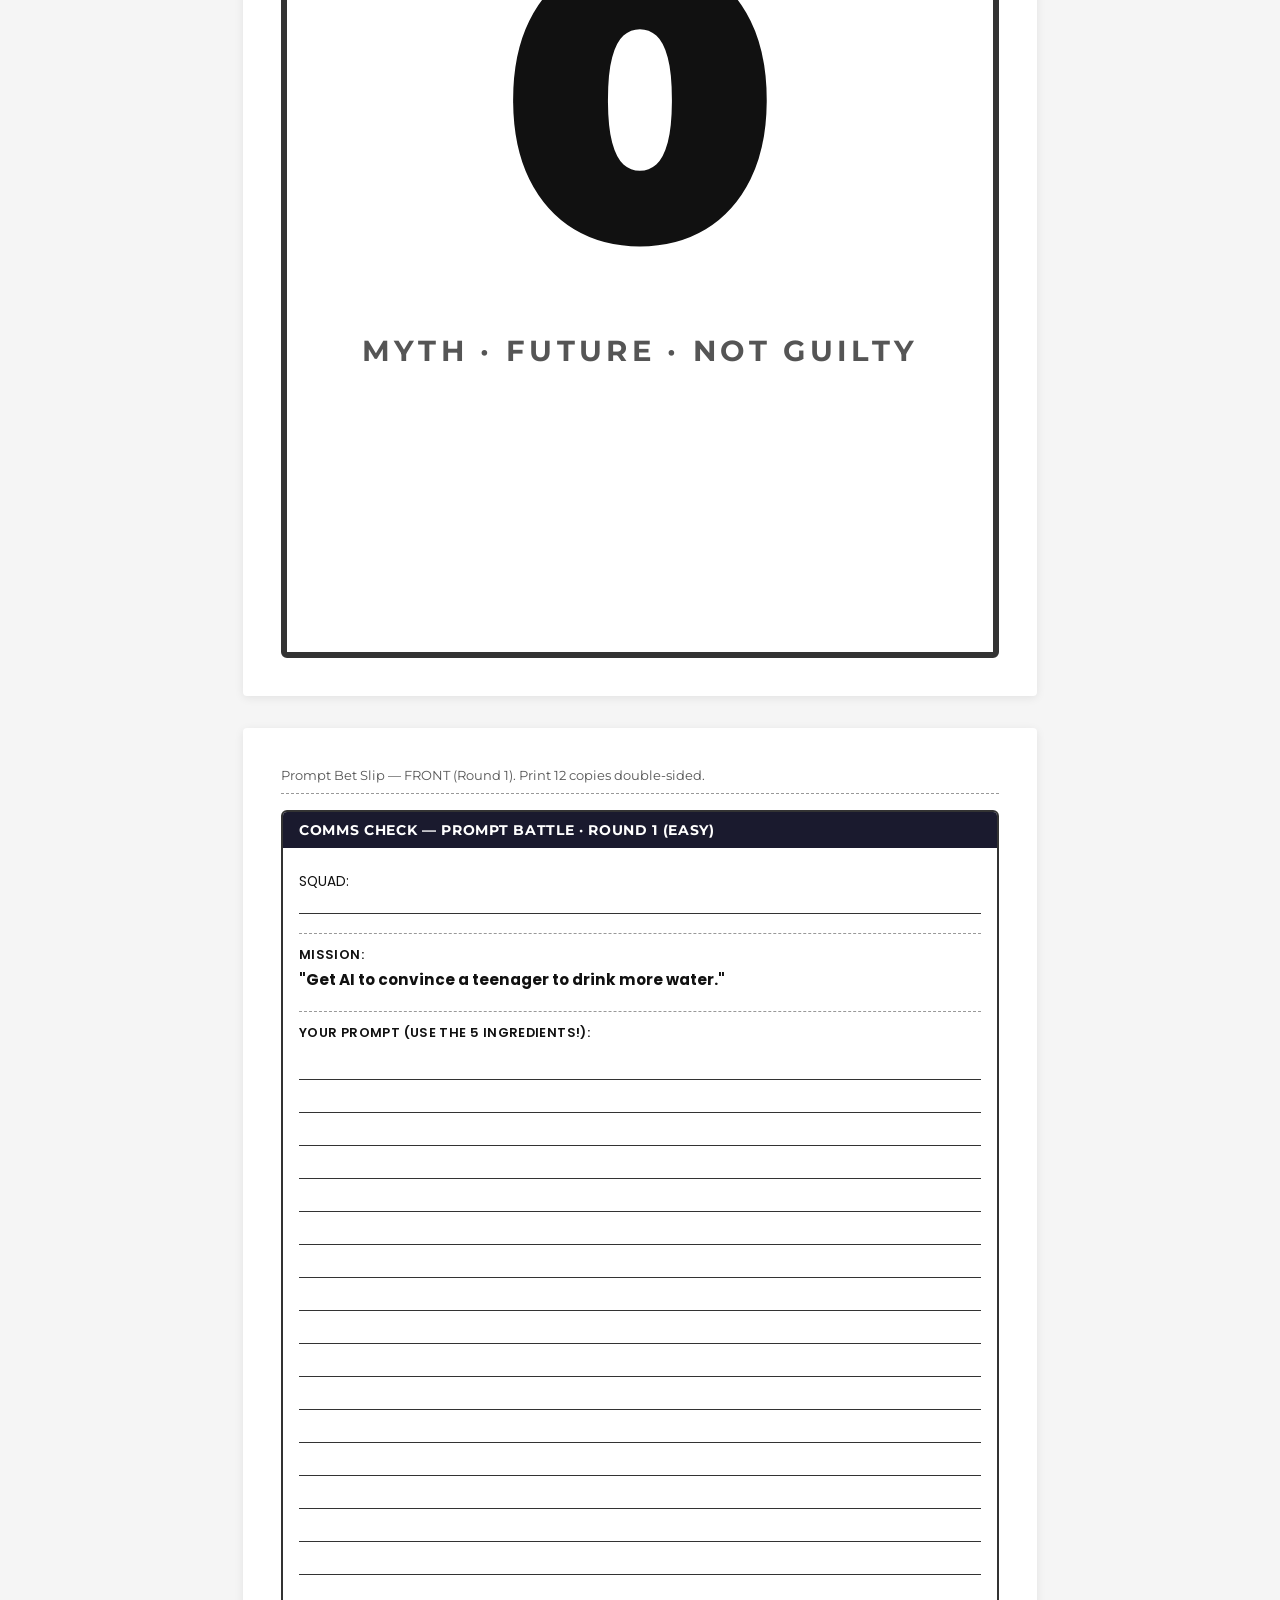
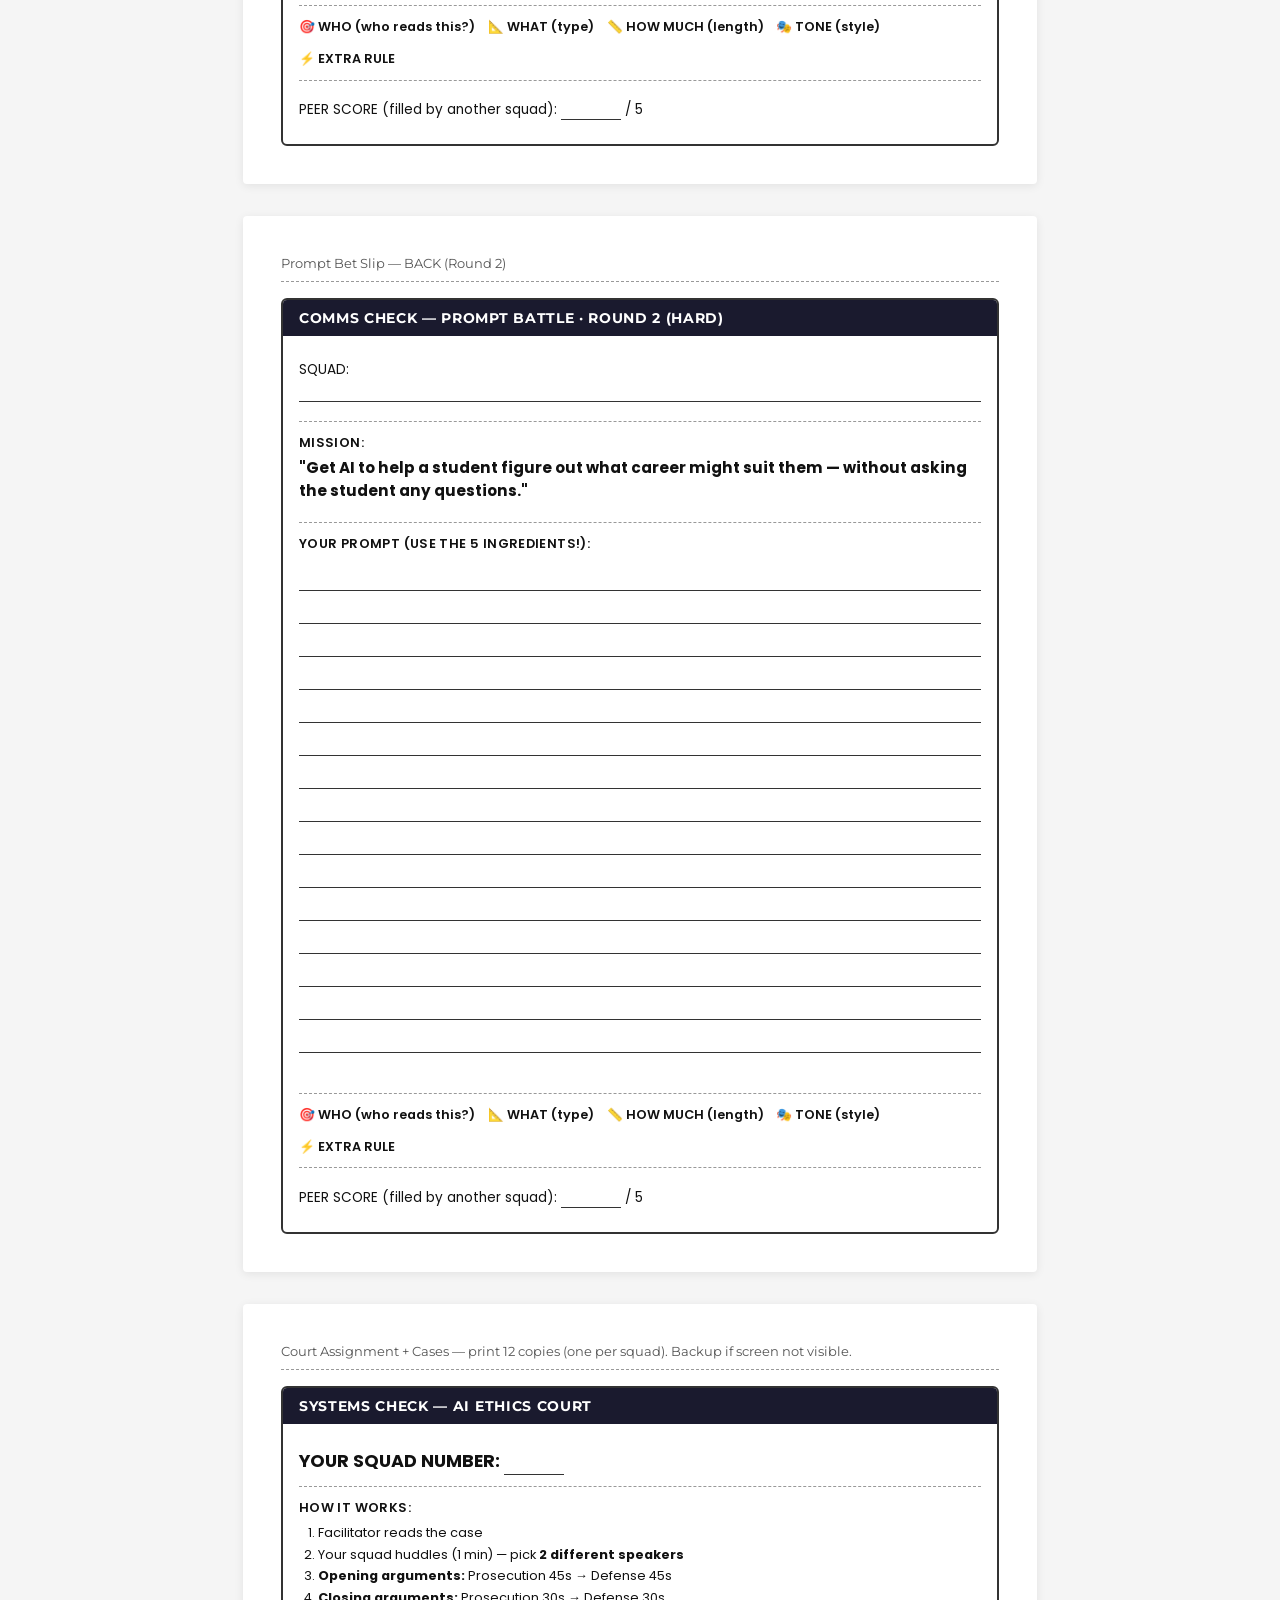
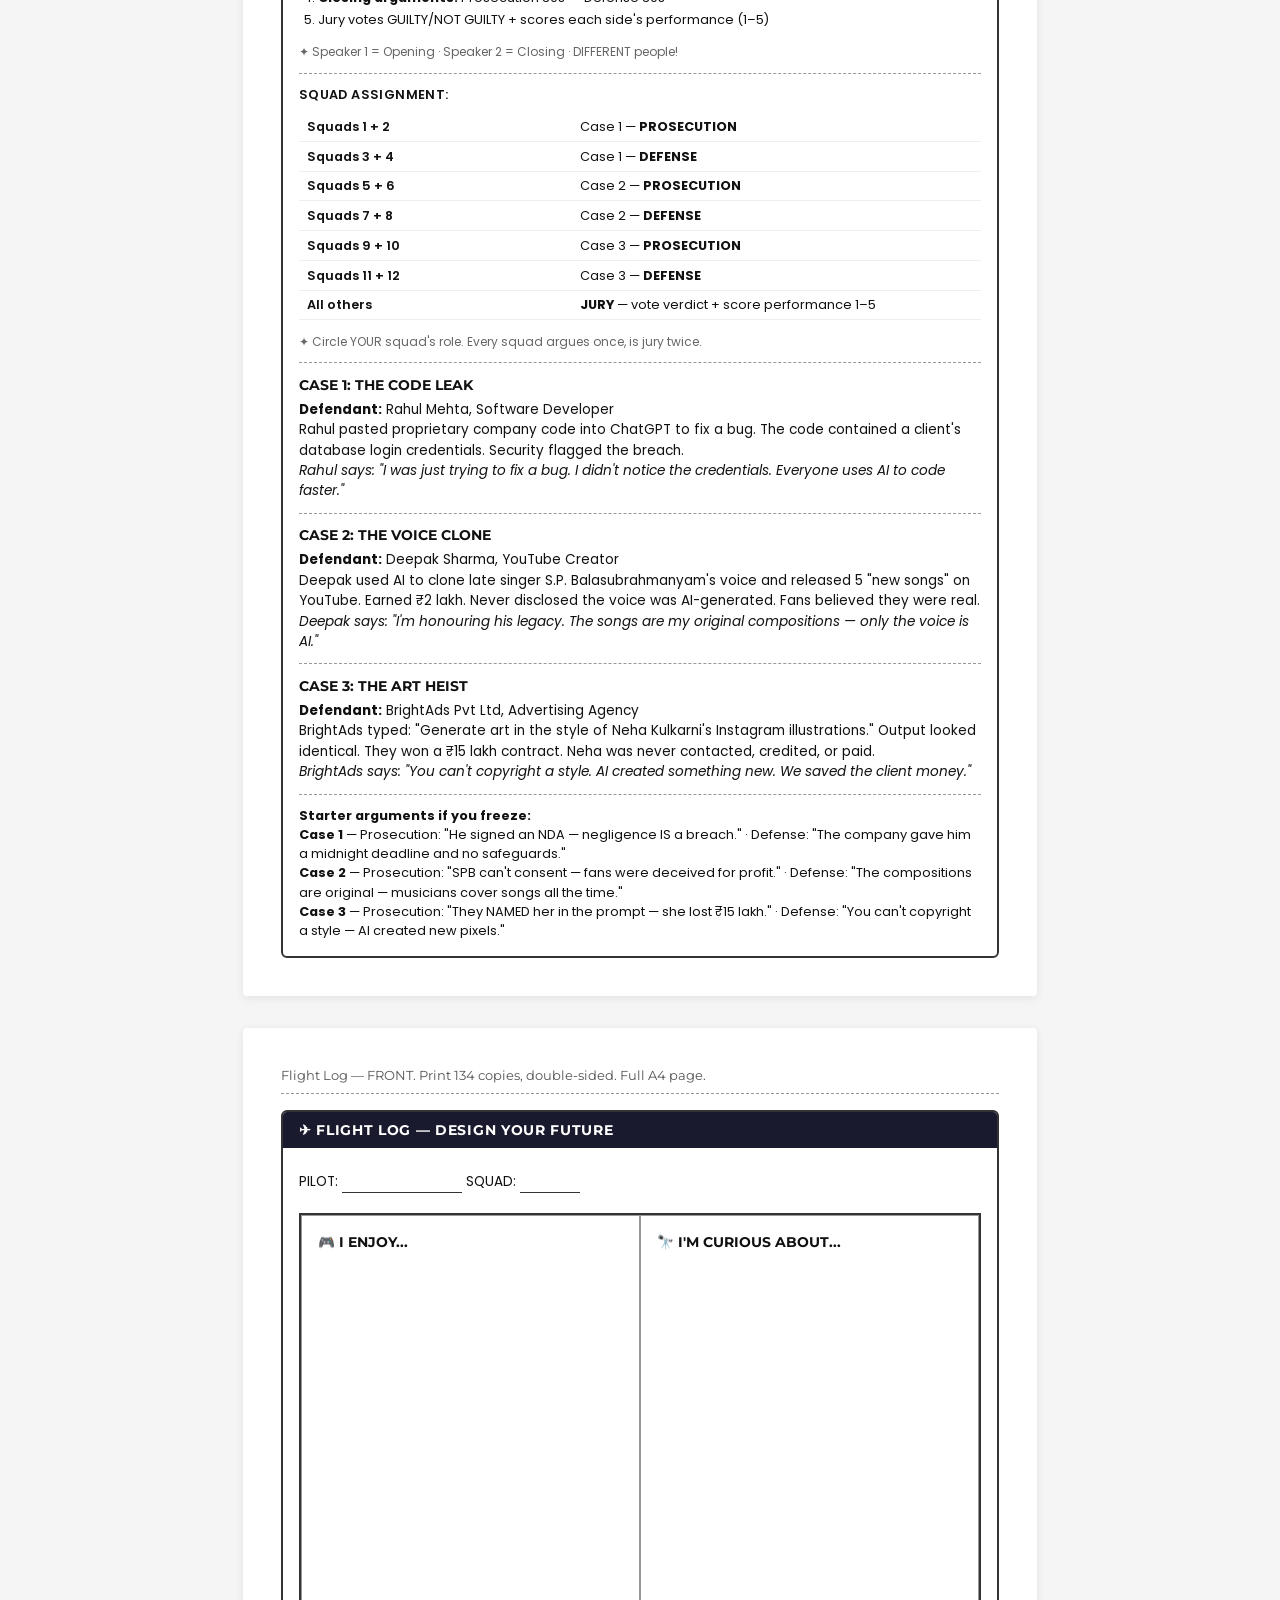
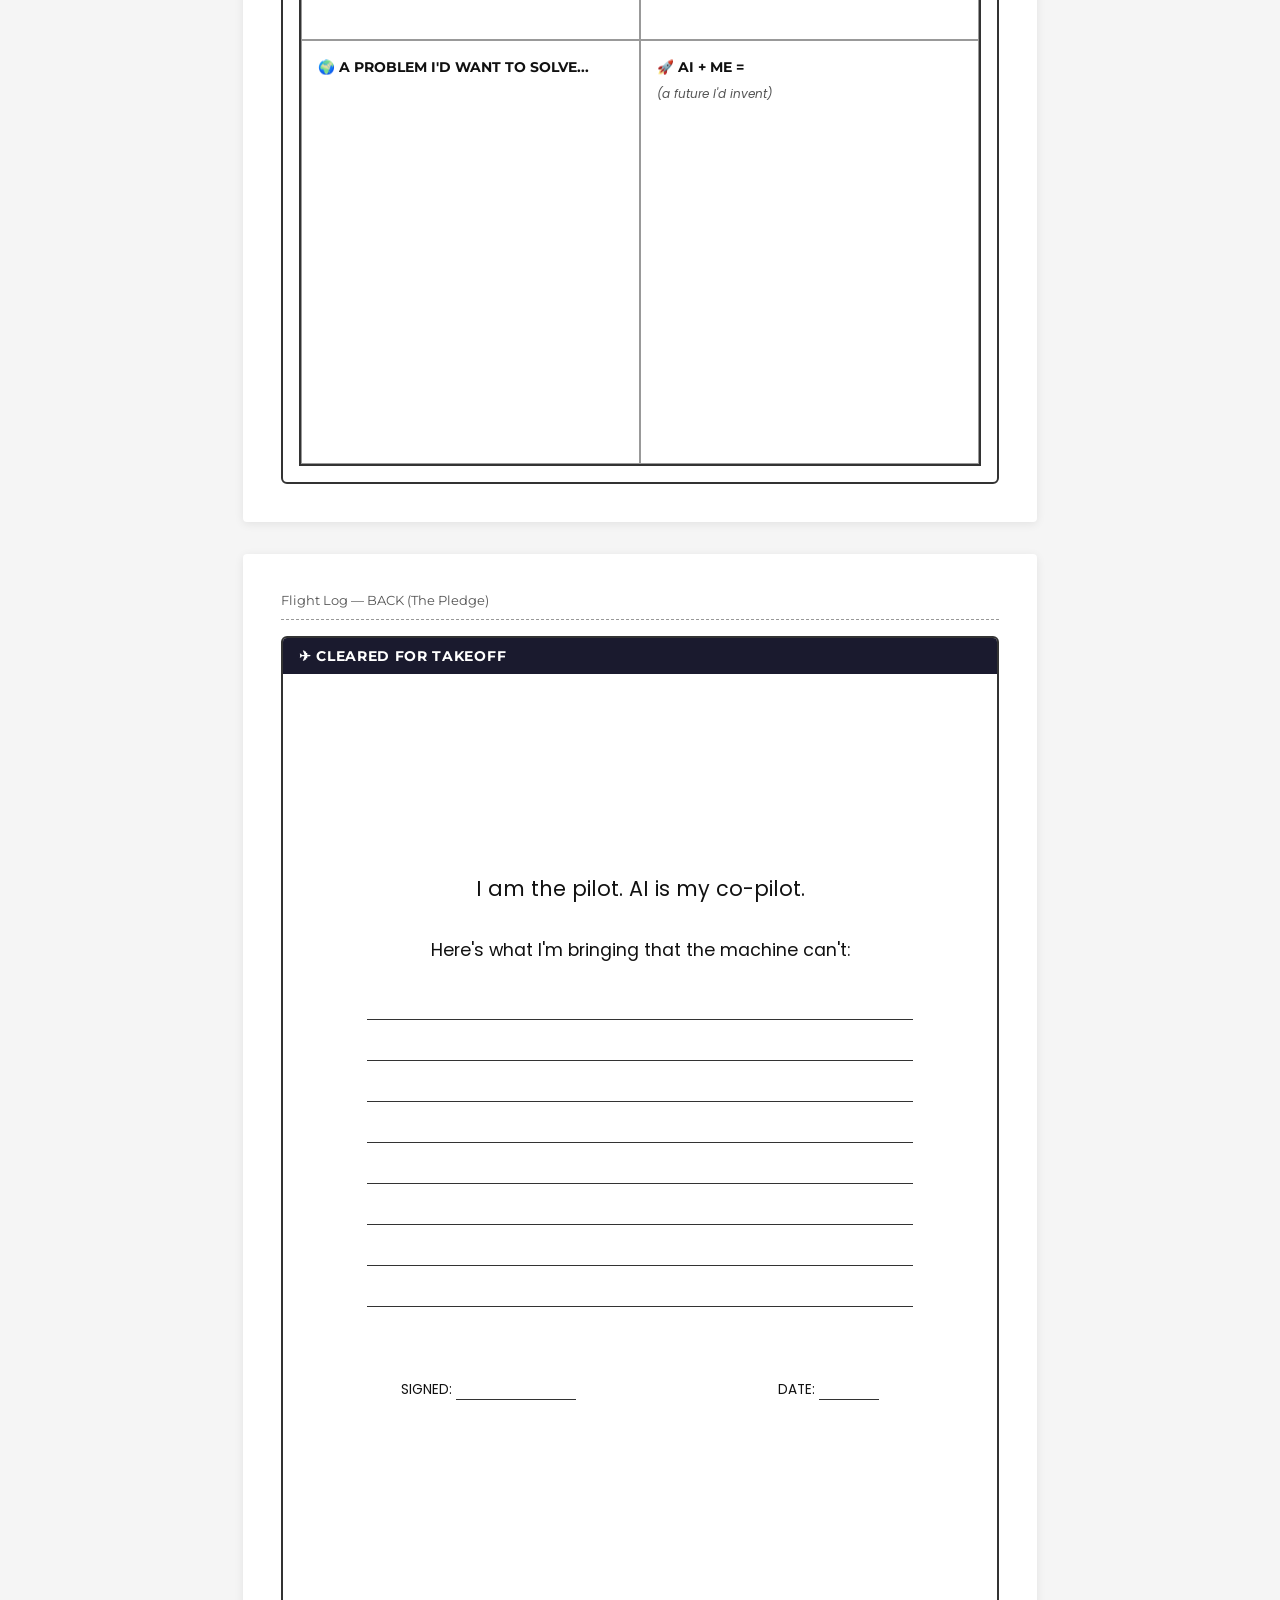
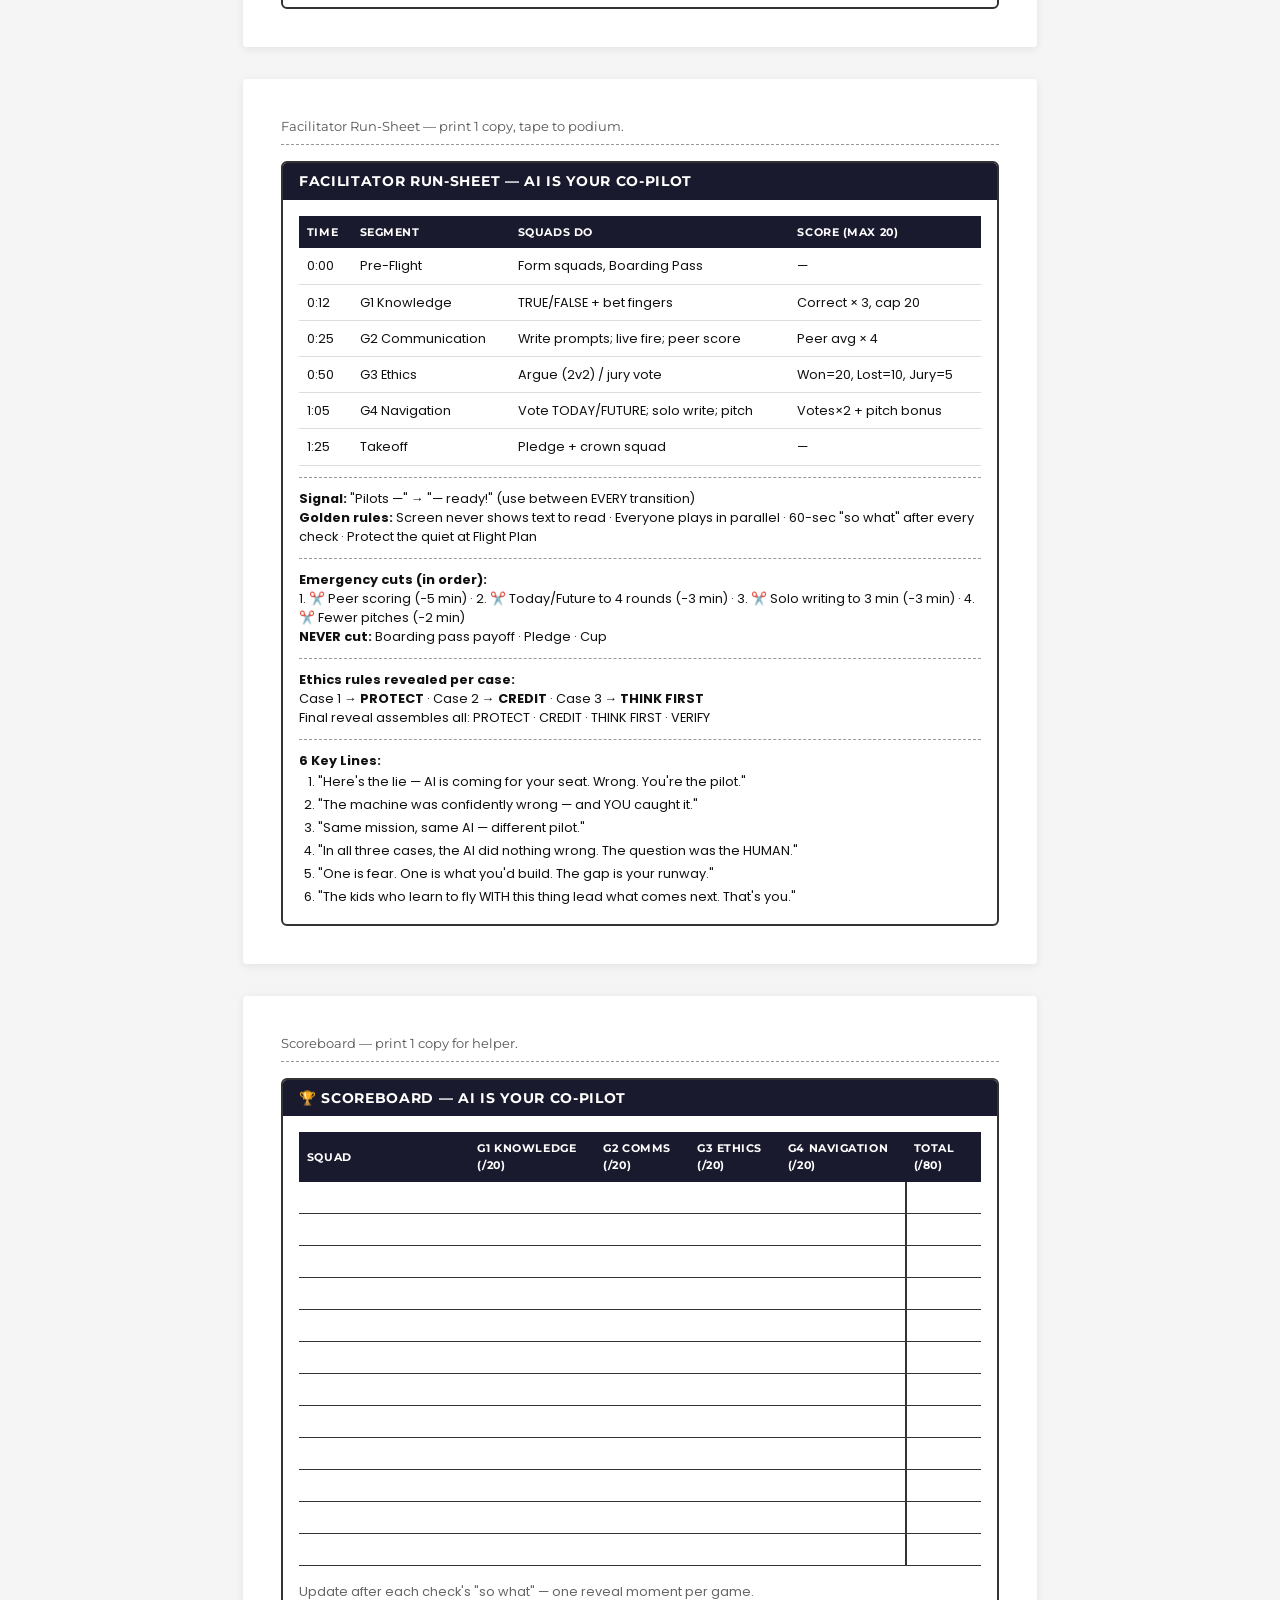
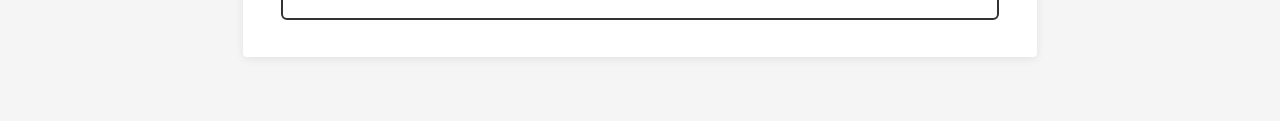
==== commit db472275: "Simplify prompt language for non-native English speakers" ====
--- a/docs/print.html
+++ b/docs/print.html
@@ -112,7 +112,7 @@
       <div class="write-lines-fixed"></div>
       <div class="divider"></div>
       <div class="cheatsheet">
-        <span>🎯 WHO</span> <span>📐 WHAT</span> <span>📏 HOW MUCH</span> <span>🎭 TONE</span> <span>⚡ EXTRA RULE</span>
+        <span>🎯 WHO (who reads this?)</span> <span>📐 WHAT (type)</span> <span>📏 HOW MUCH (length)</span> <span>🎭 TONE (style)</span> <span>⚡ EXTRA RULE</span>
       </div>
       <div class="divider"></div>
       <div class="field">PEER SCORE (filled by another squad): <span class="line tiny"></span> / 5</div>
@@ -135,7 +135,7 @@
       <div class="write-lines-fixed"></div>
       <div class="divider"></div>
       <div class="cheatsheet">
-        <span>🎯 WHO</span> <span>📐 WHAT</span> <span>📏 HOW MUCH</span> <span>🎭 TONE</span> <span>⚡ EXTRA RULE</span>
+        <span>🎯 WHO (who reads this?)</span> <span>📐 WHAT (type)</span> <span>📏 HOW MUCH (length)</span> <span>🎭 TONE (style)</span> <span>⚡ EXTRA RULE</span>
       </div>
       <div class="divider"></div>
       <div class="field">PEER SCORE (filled by another squad): <span class="line tiny"></span> / 5</div>
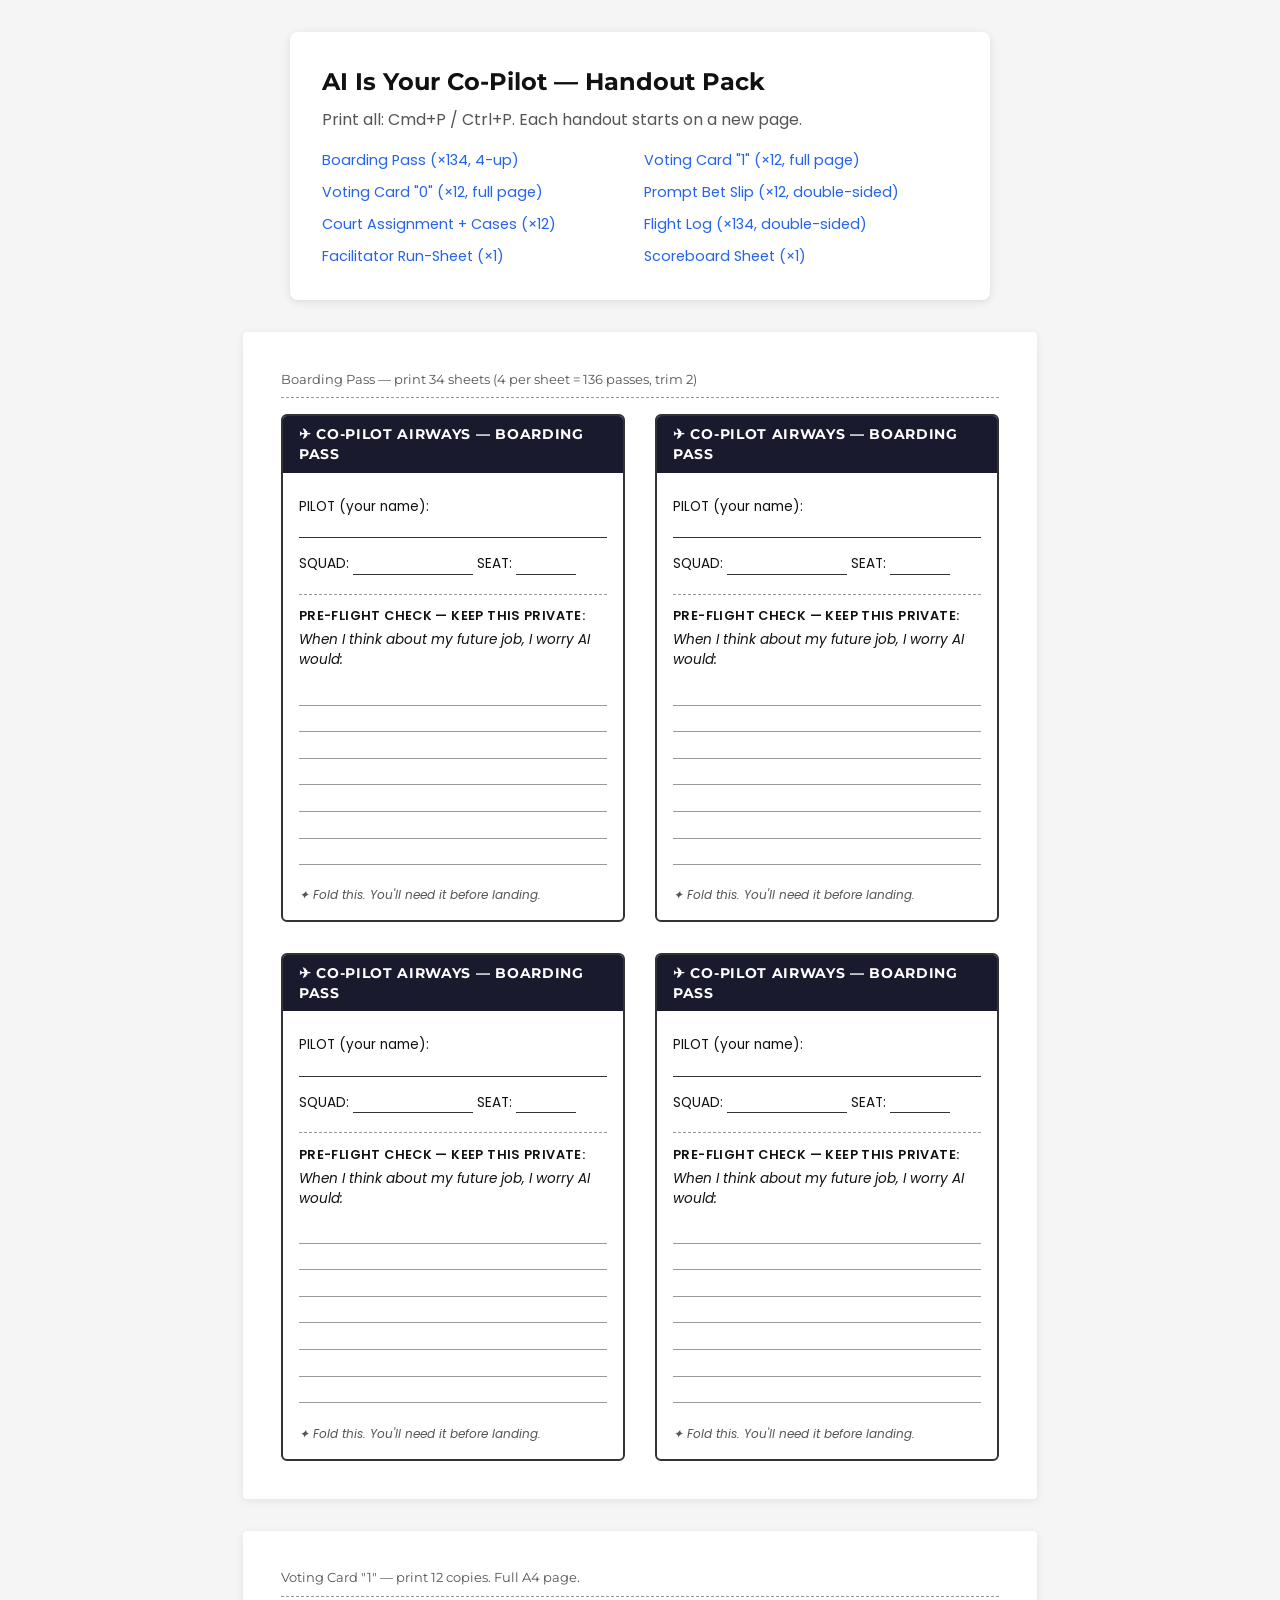
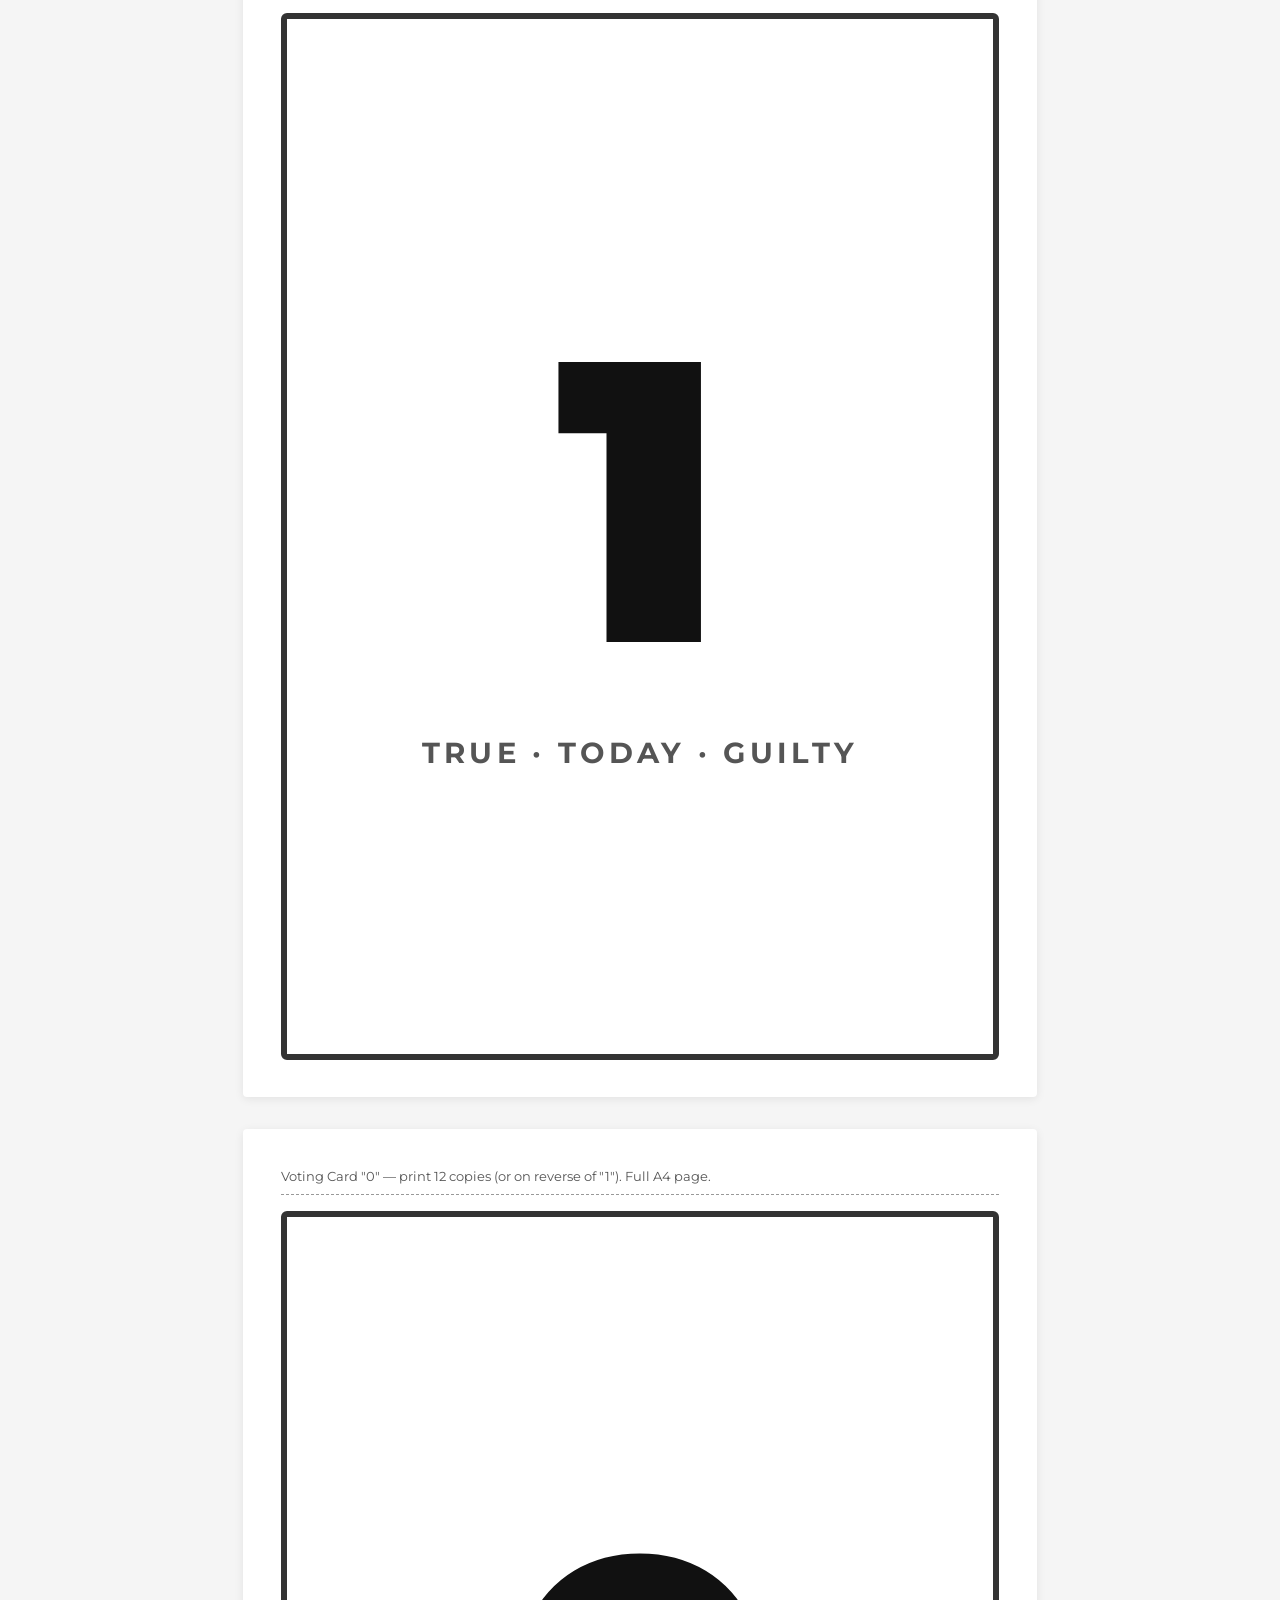
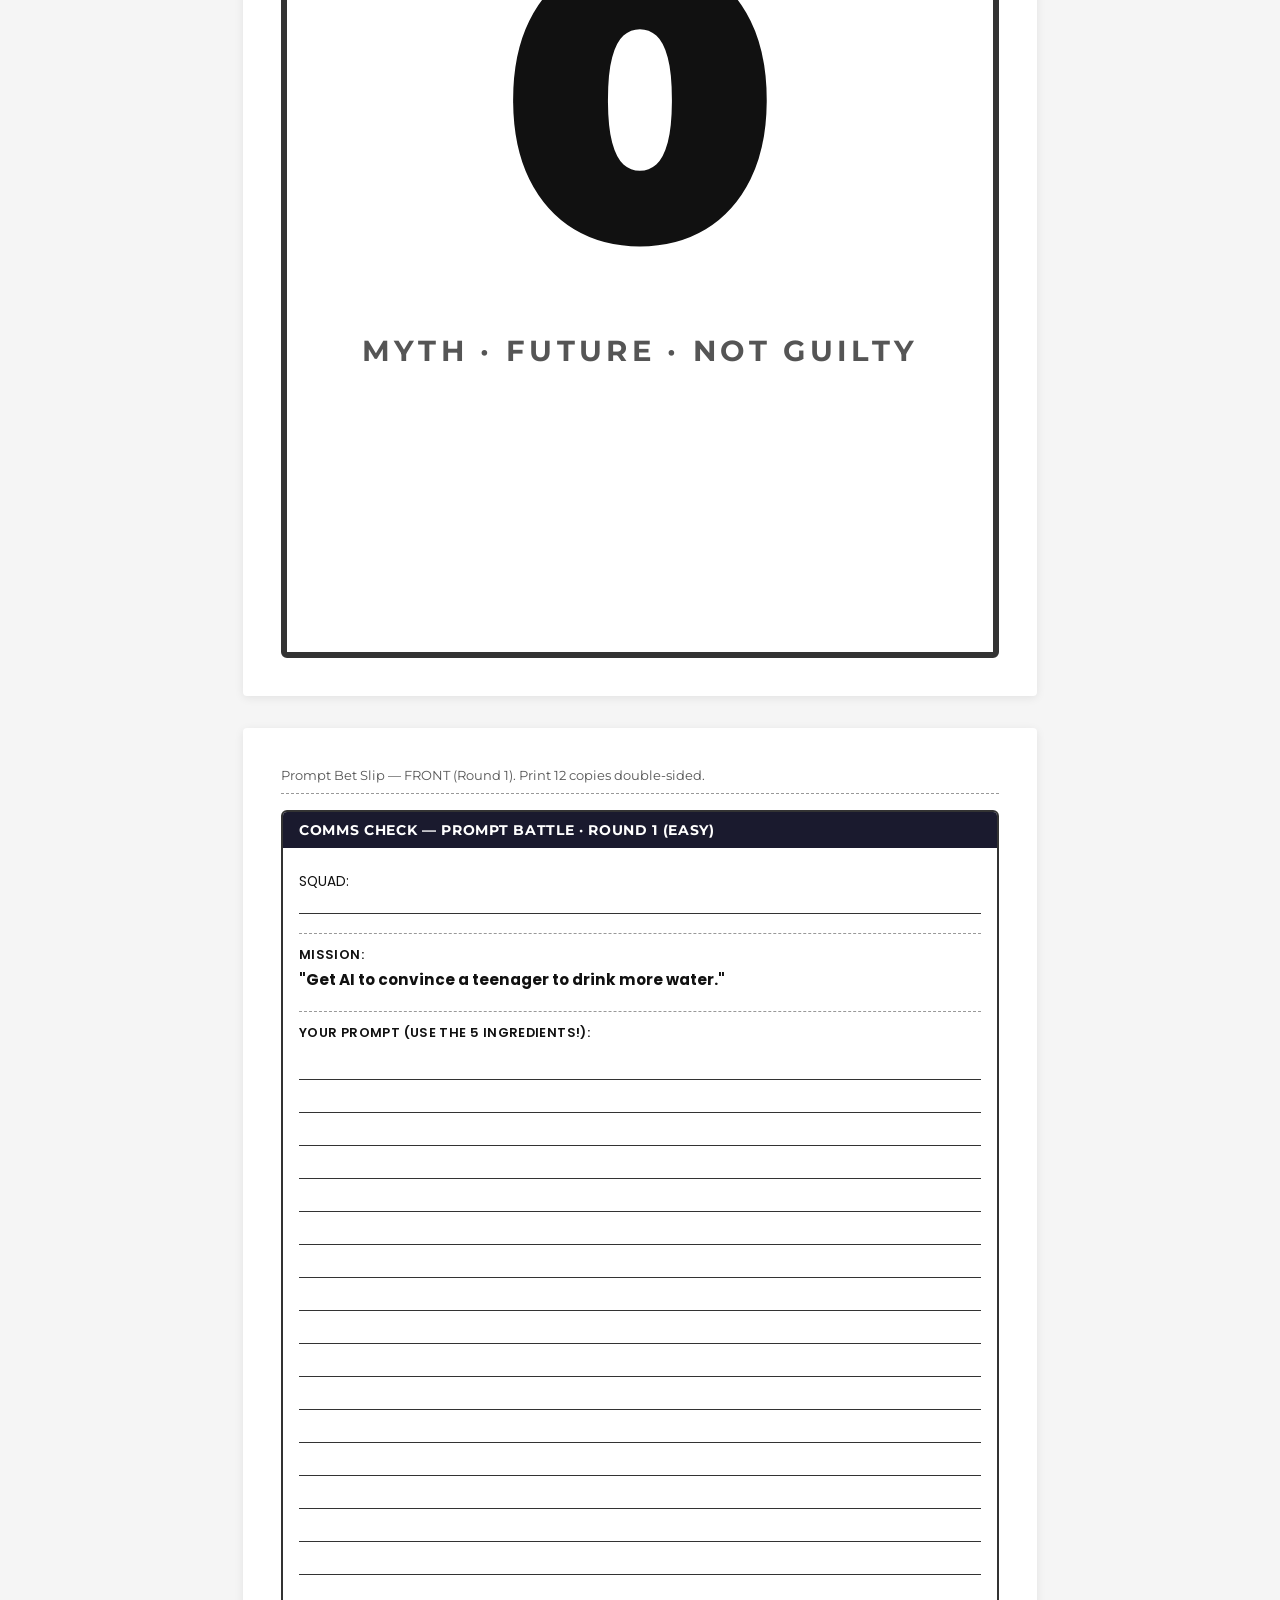
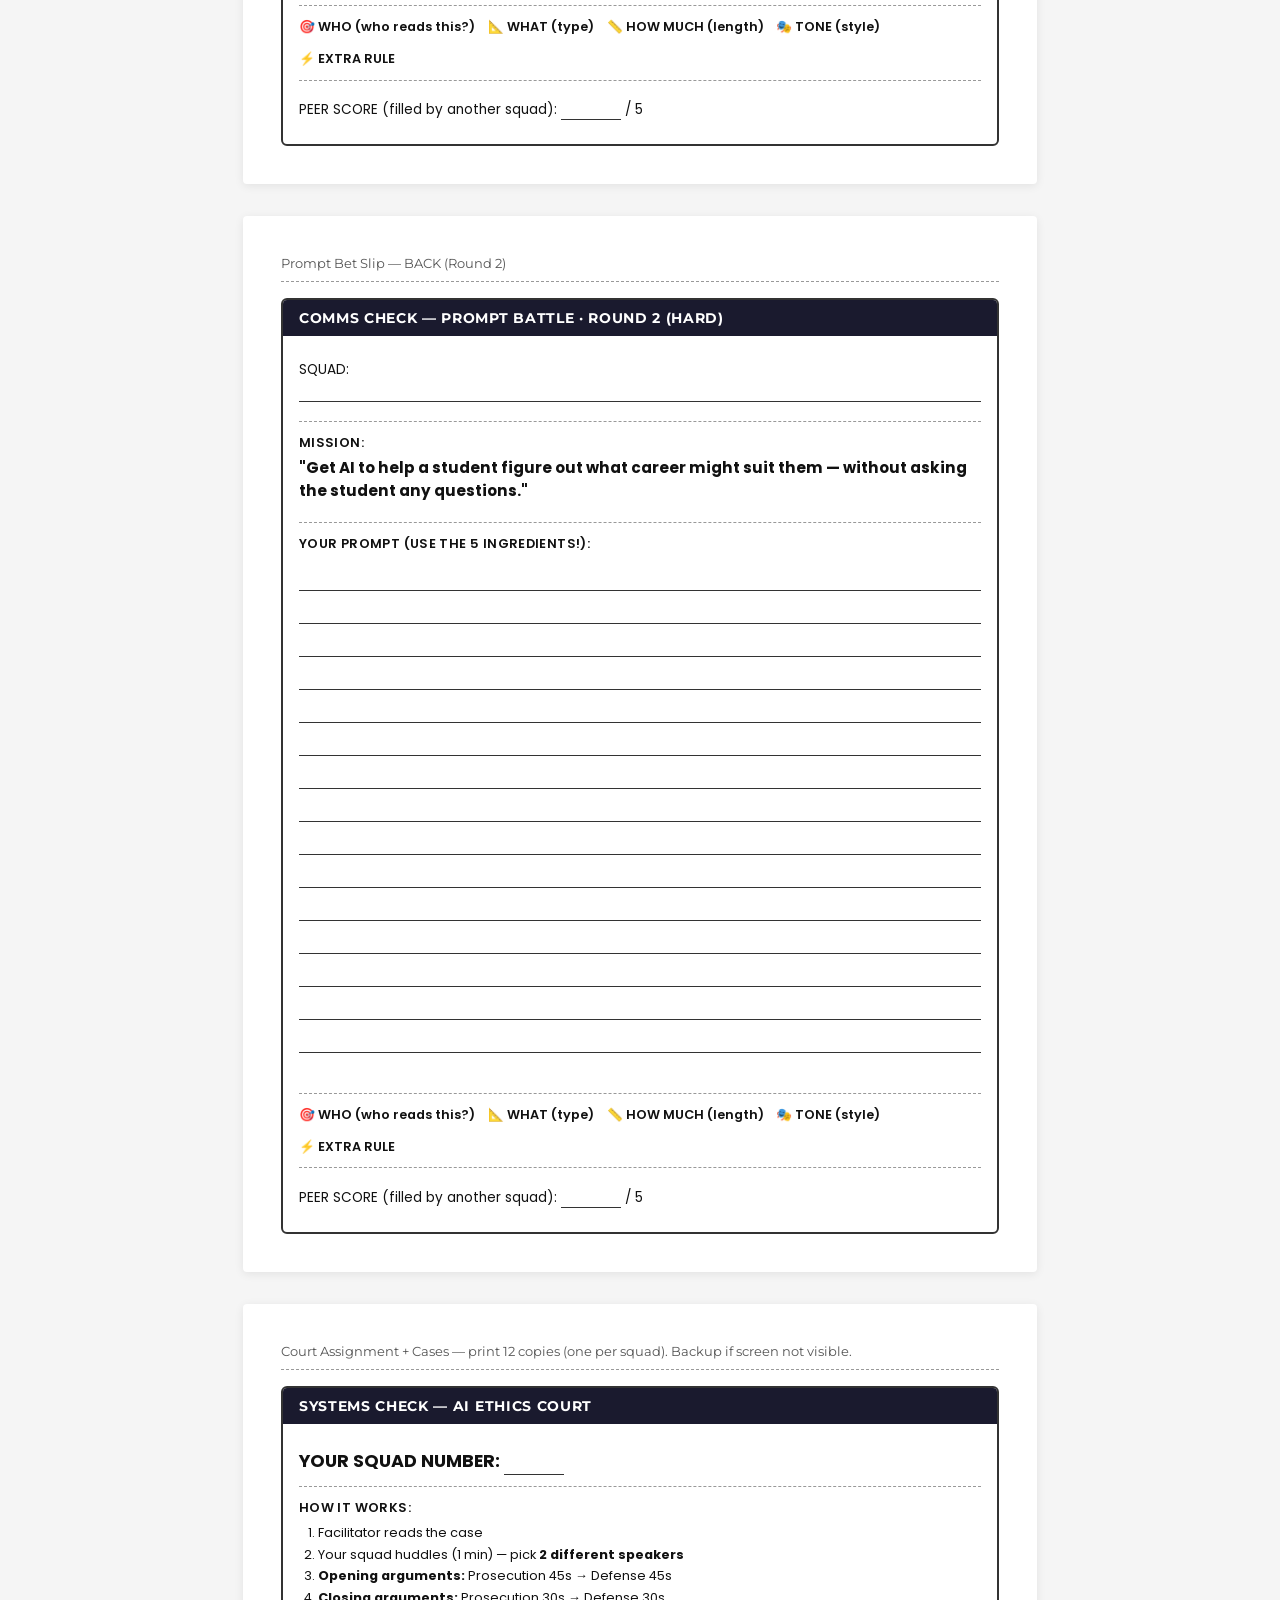
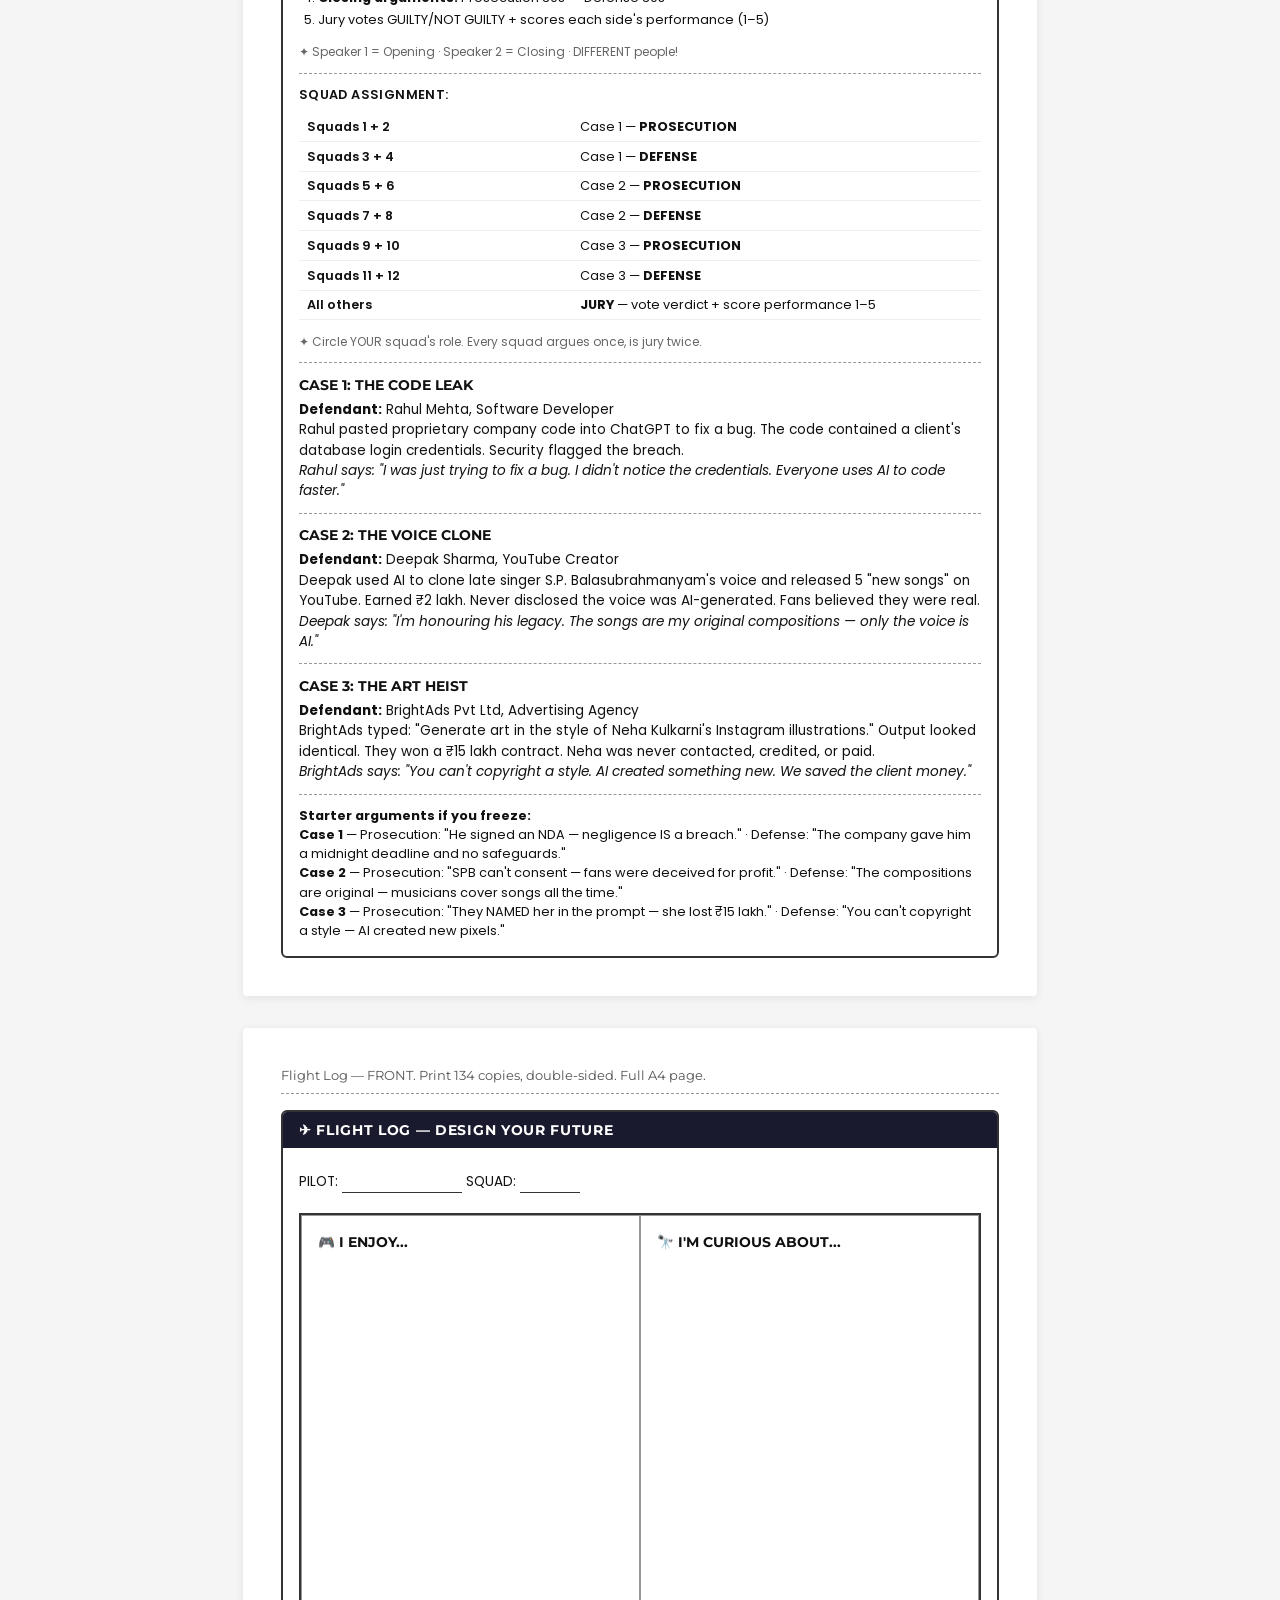
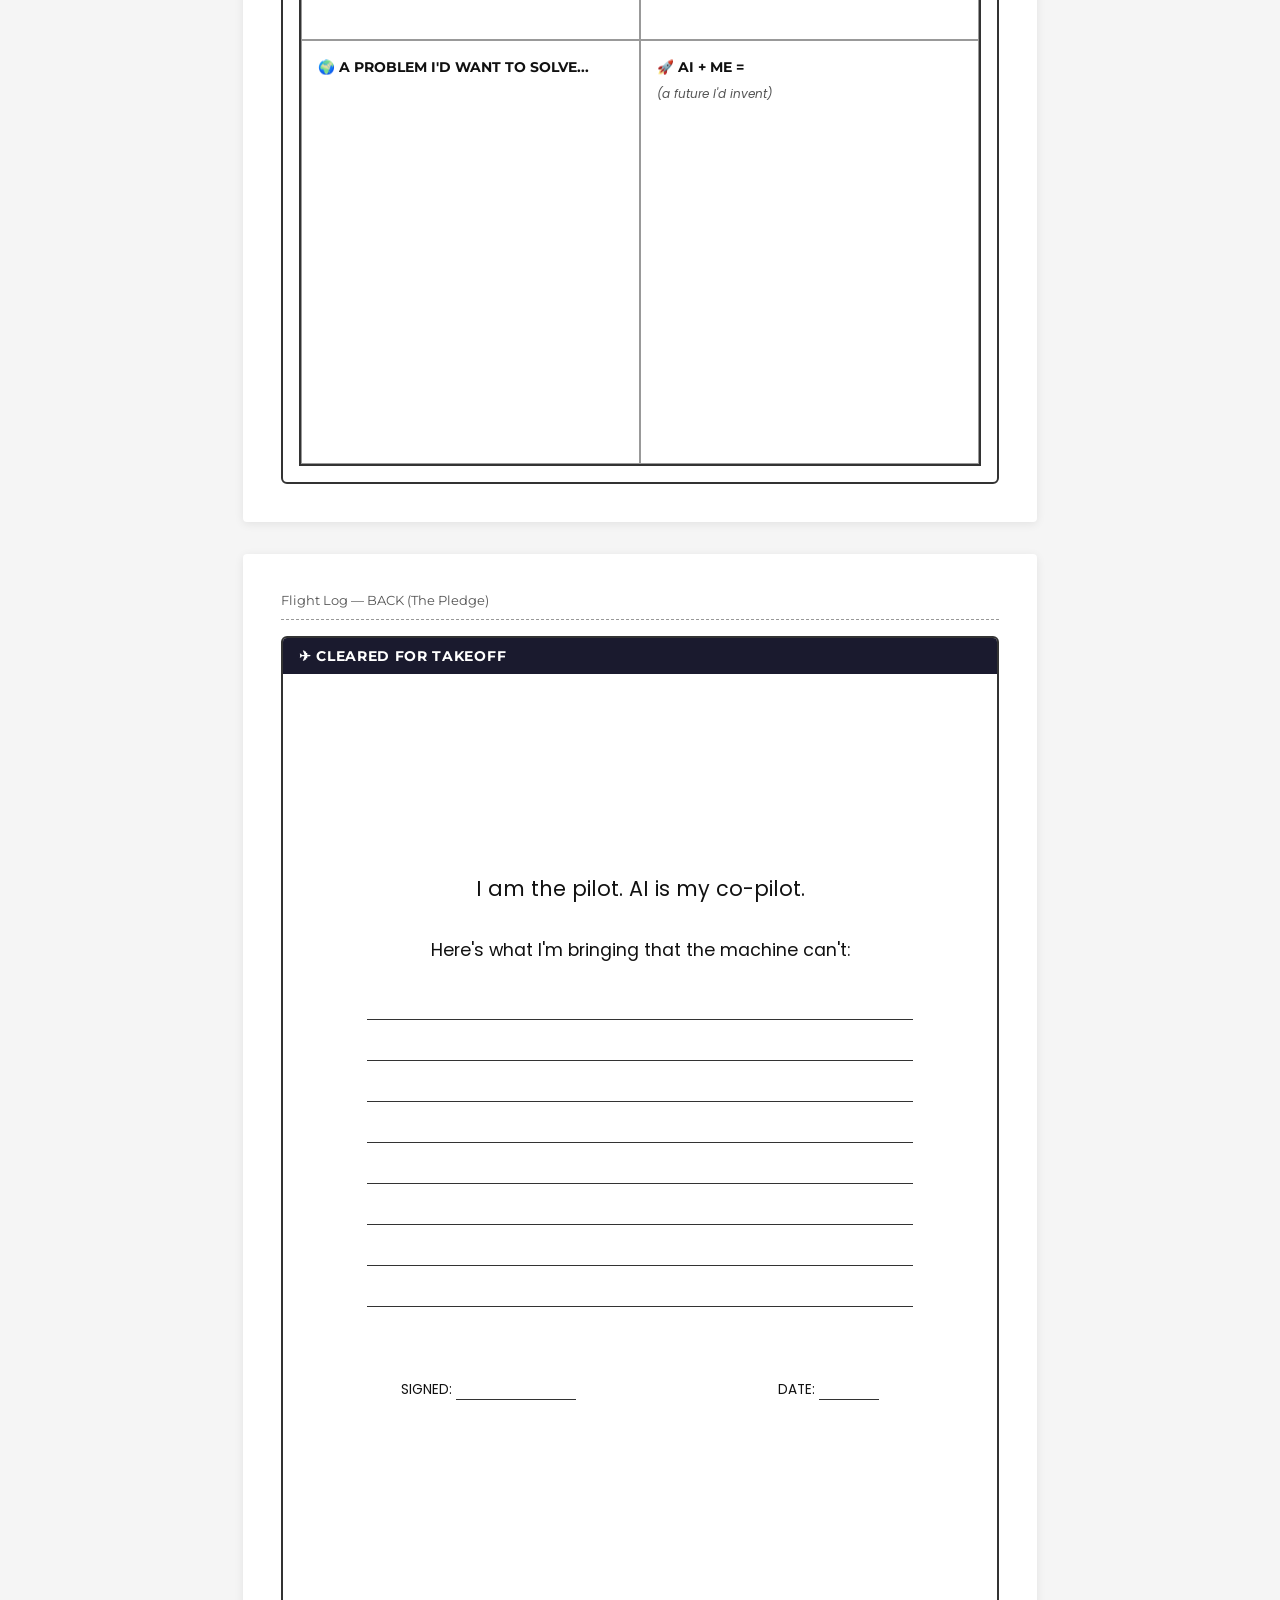
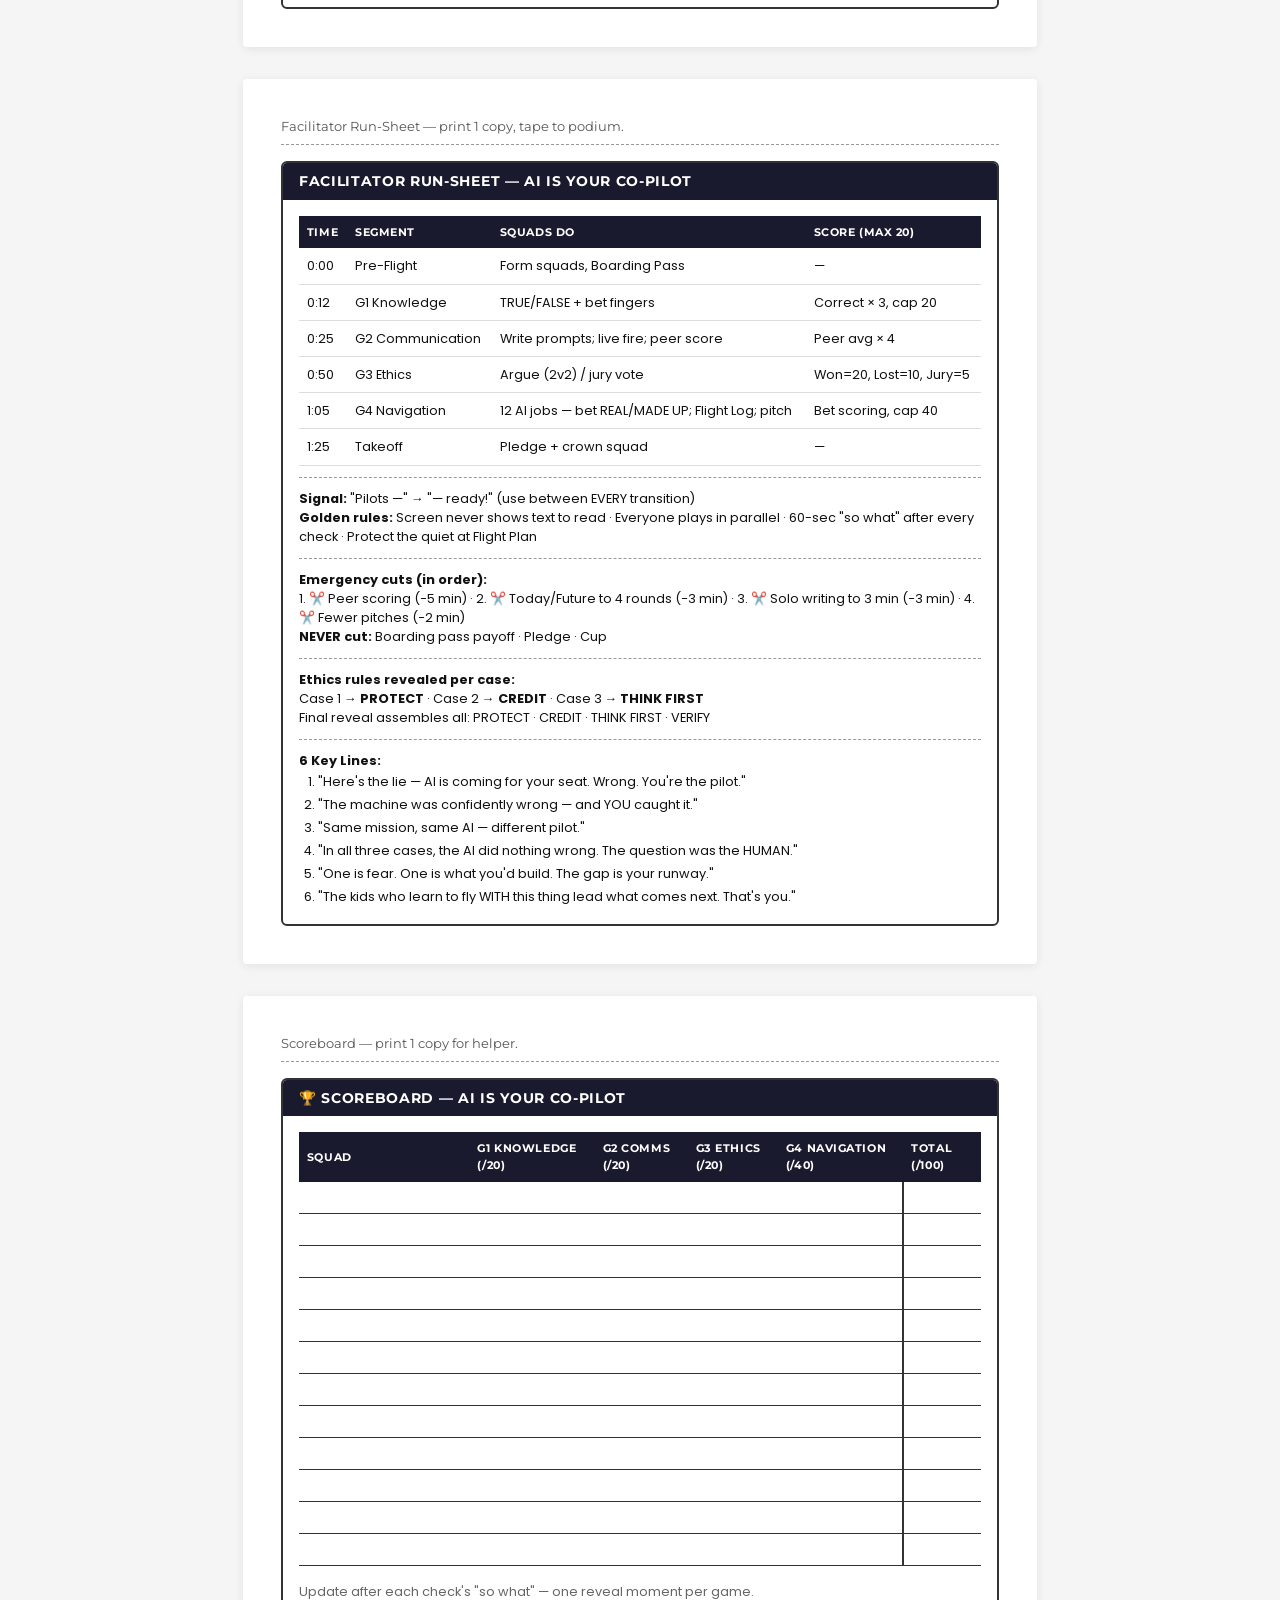
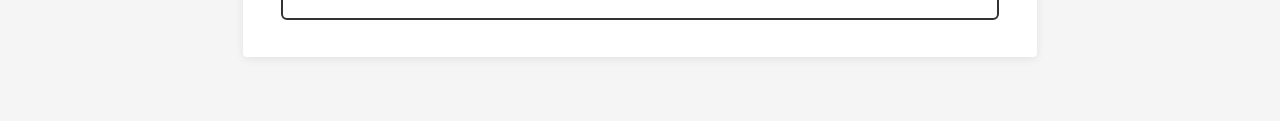
==== commit f0a54156: "Redesign Navigation: 12 real AI jobs across sectors, all TRUE twist, betting mechanic, G4=40pts, tot" ====
--- a/docs/print.html
+++ b/docs/print.html
@@ -264,7 +264,7 @@
           <tr><td>0:12</td><td>G1 Knowledge</td><td>TRUE/FALSE + bet fingers</td><td>Correct × 3, cap 20</td></tr>
           <tr><td>0:25</td><td>G2 Communication</td><td>Write prompts; live fire; peer score</td><td>Peer avg × 4</td></tr>
           <tr><td>0:50</td><td>G3 Ethics</td><td>Argue (2v2) / jury vote</td><td>Won=20, Lost=10, Jury=5</td></tr>
-          <tr><td>1:05</td><td>G4 Navigation</td><td>Vote TODAY/FUTURE; solo write; pitch</td><td>Votes×2 + pitch bonus</td></tr>
+          <tr><td>1:05</td><td>G4 Navigation</td><td>12 AI jobs — bet REAL/MADE UP; Flight Log; pitch</td><td>Bet scoring, cap 40</td></tr>
           <tr><td>1:25</td><td>Takeoff</td><td>Pledge + crown squad</td><td>—</td></tr>
         </tbody>
       </table>
@@ -306,8 +306,8 @@
             <th>G1 Knowledge (/20)</th>
             <th>G2 Comms (/20)</th>
             <th>G3 Ethics (/20)</th>
-            <th>G4 Navigation (/20)</th>
-            <th>TOTAL (/80)</th>
+            <th>G4 Navigation (/40)</th>
+            <th>TOTAL (/100)</th>
           </tr>
         </thead>
         <tbody>
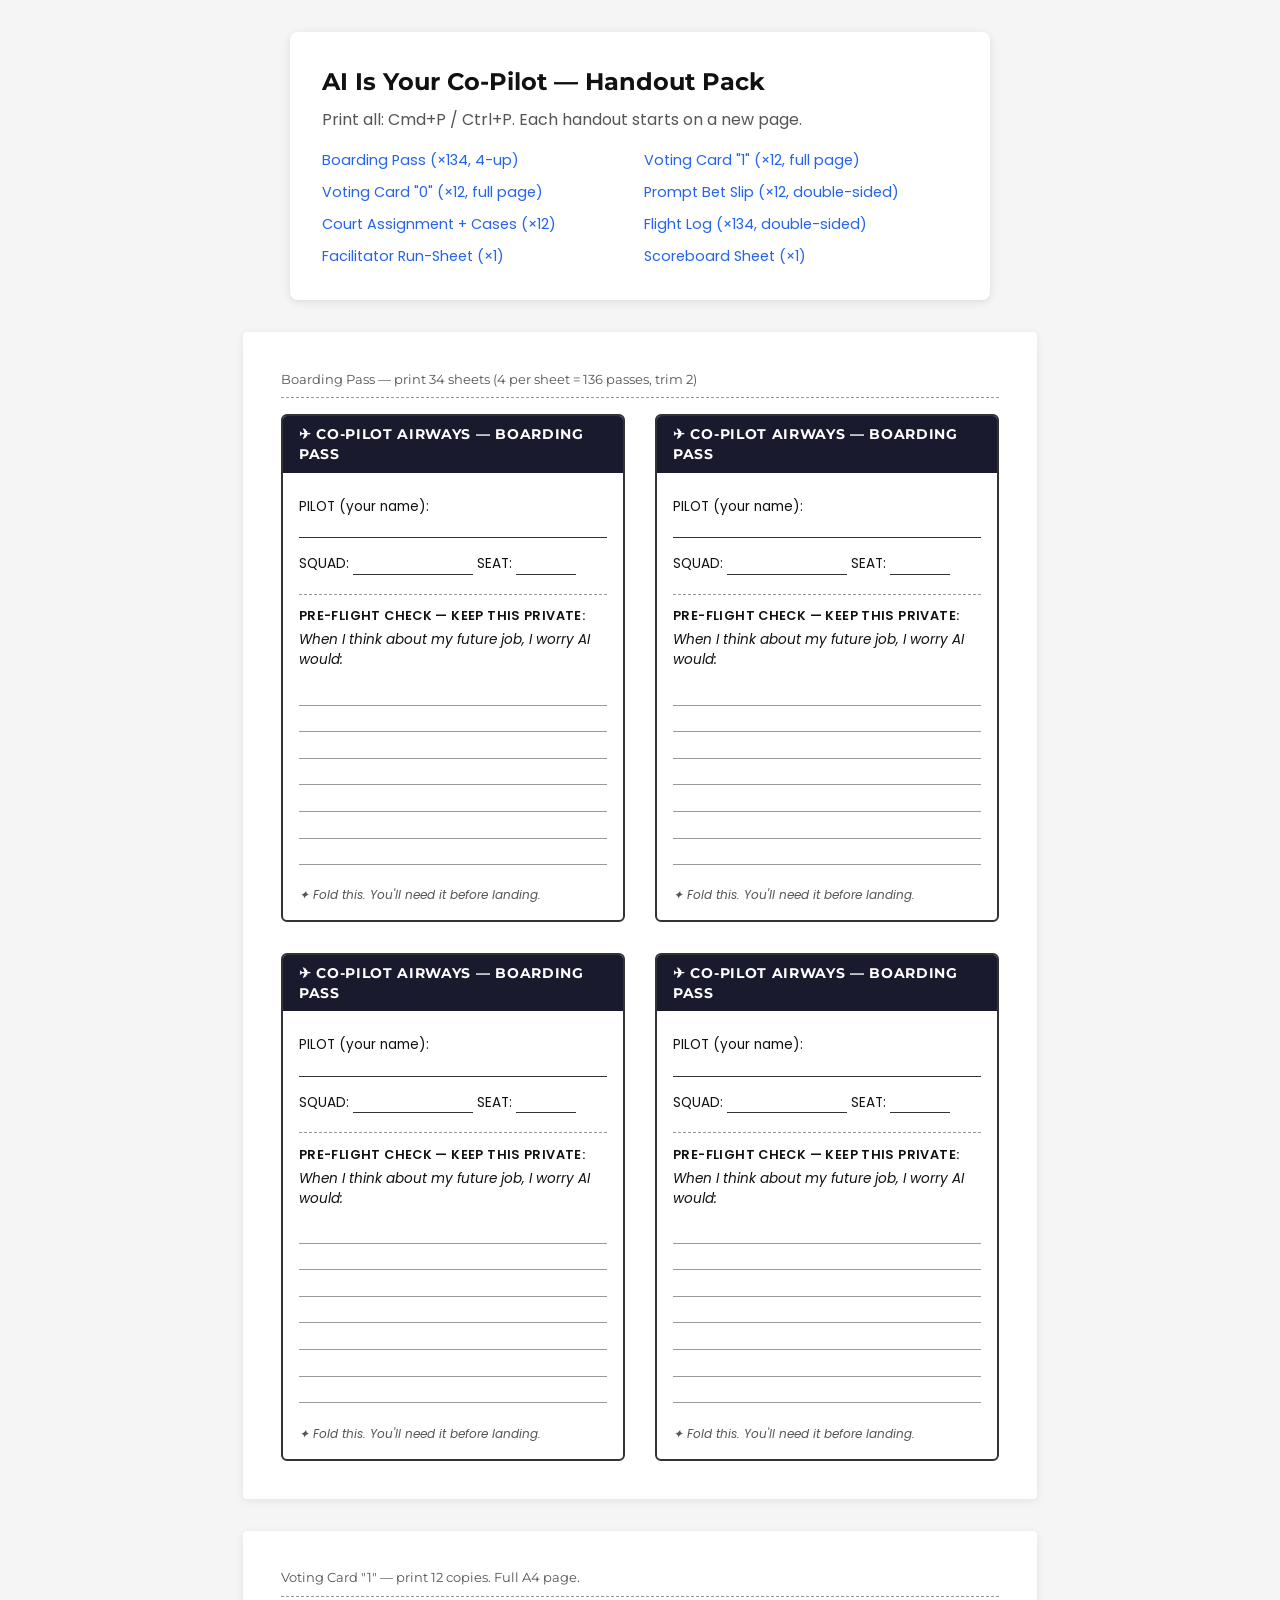
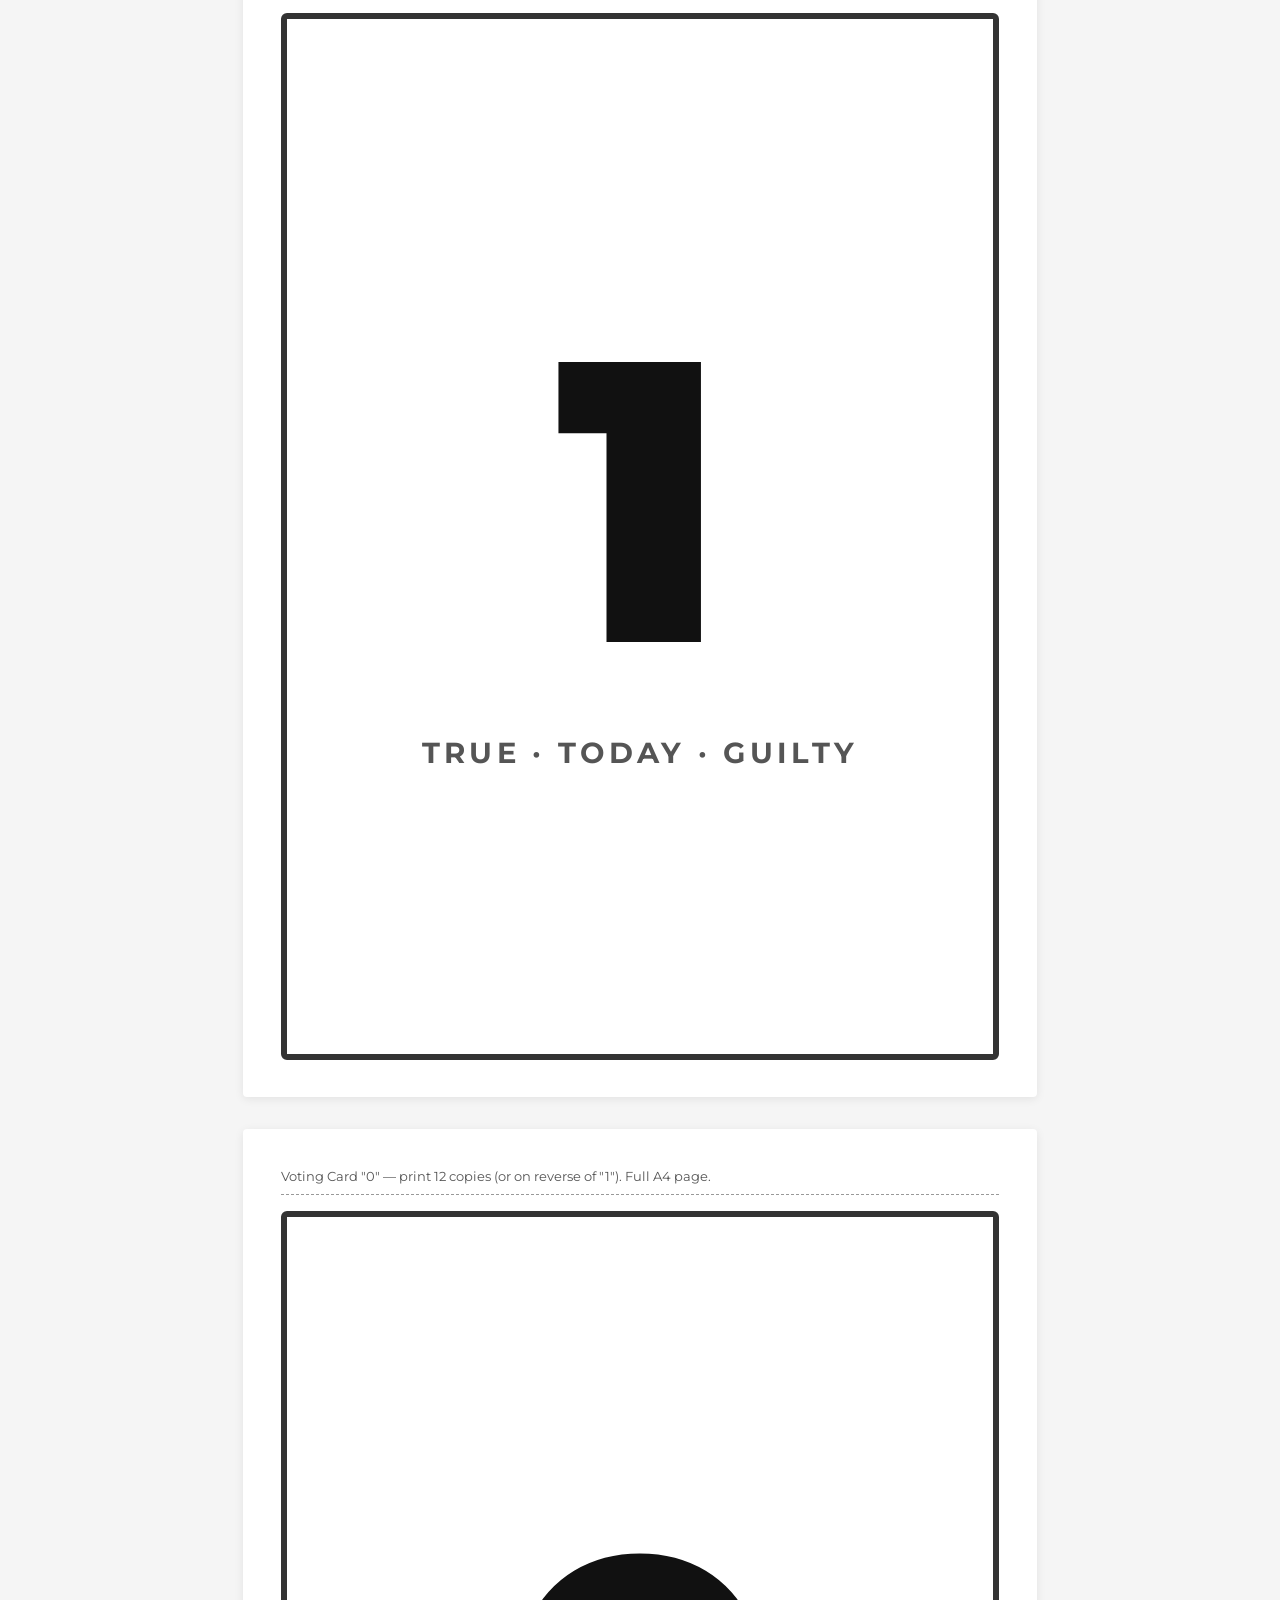
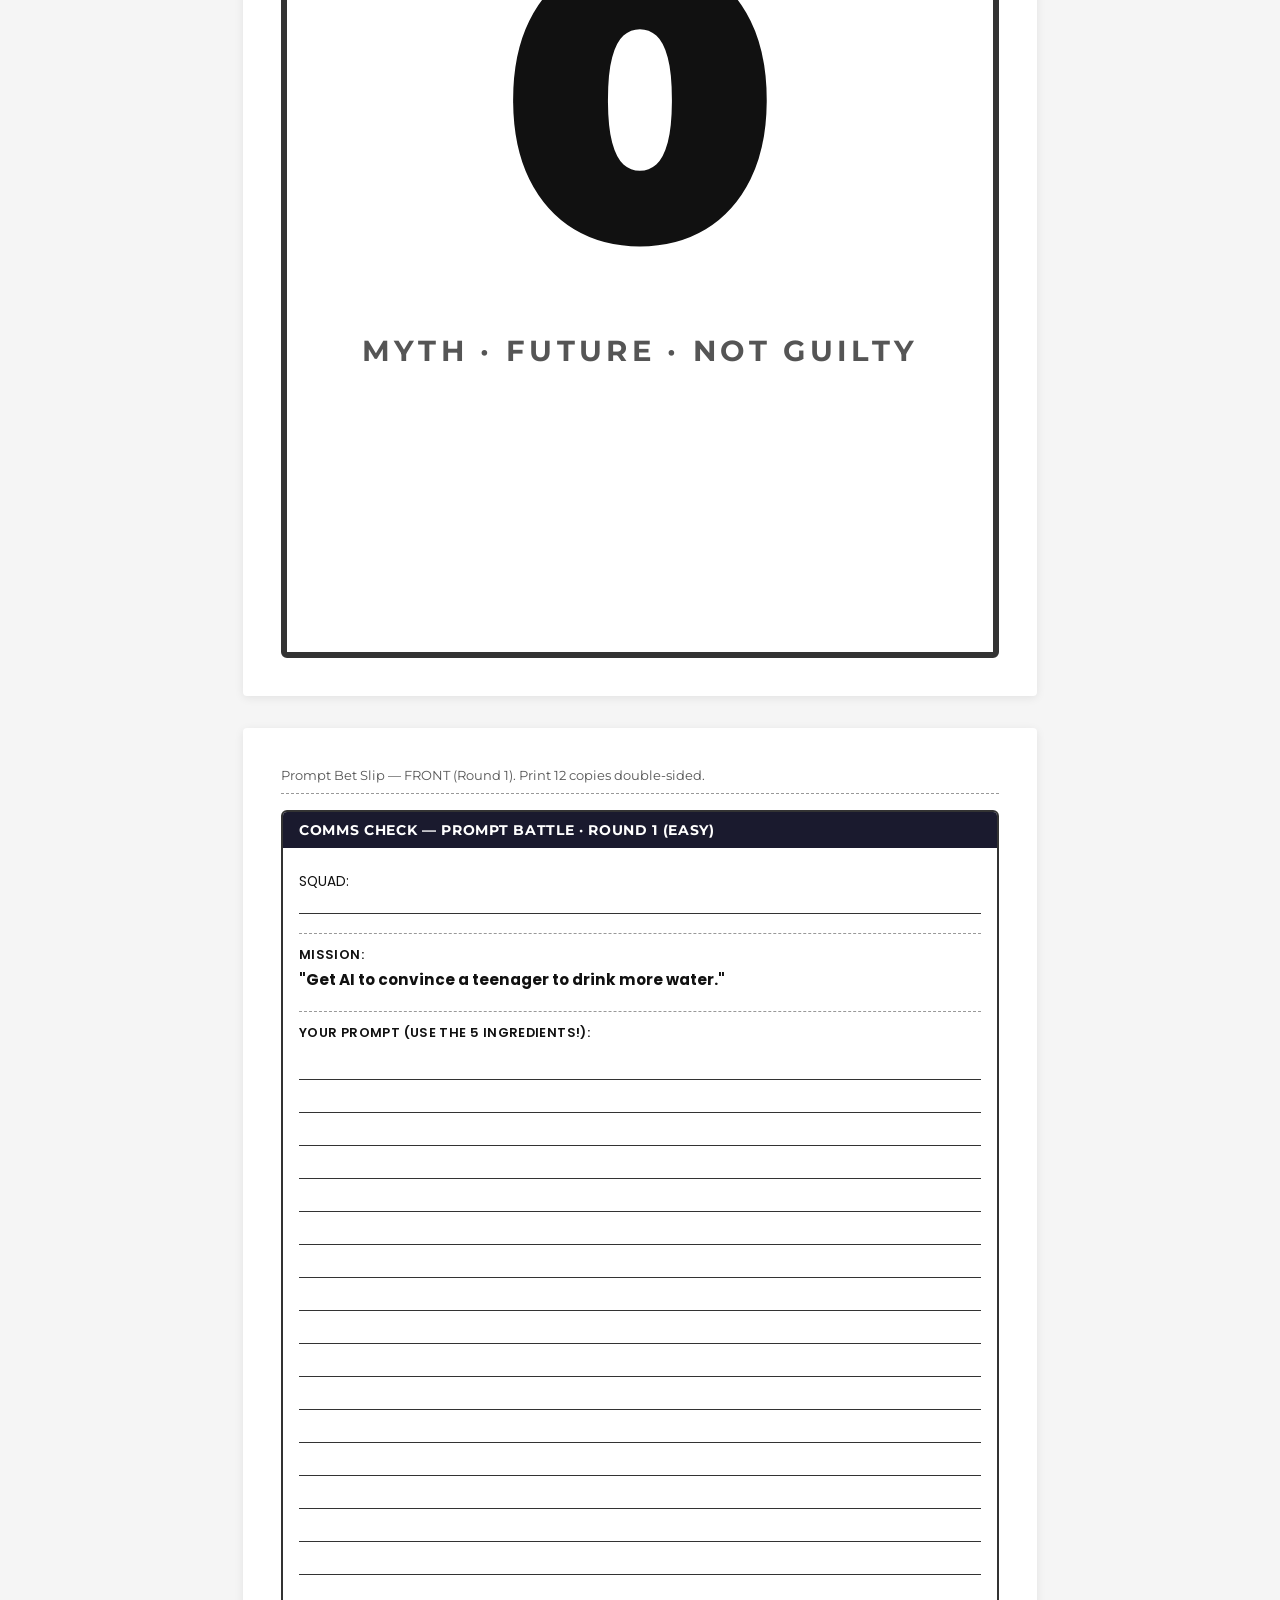
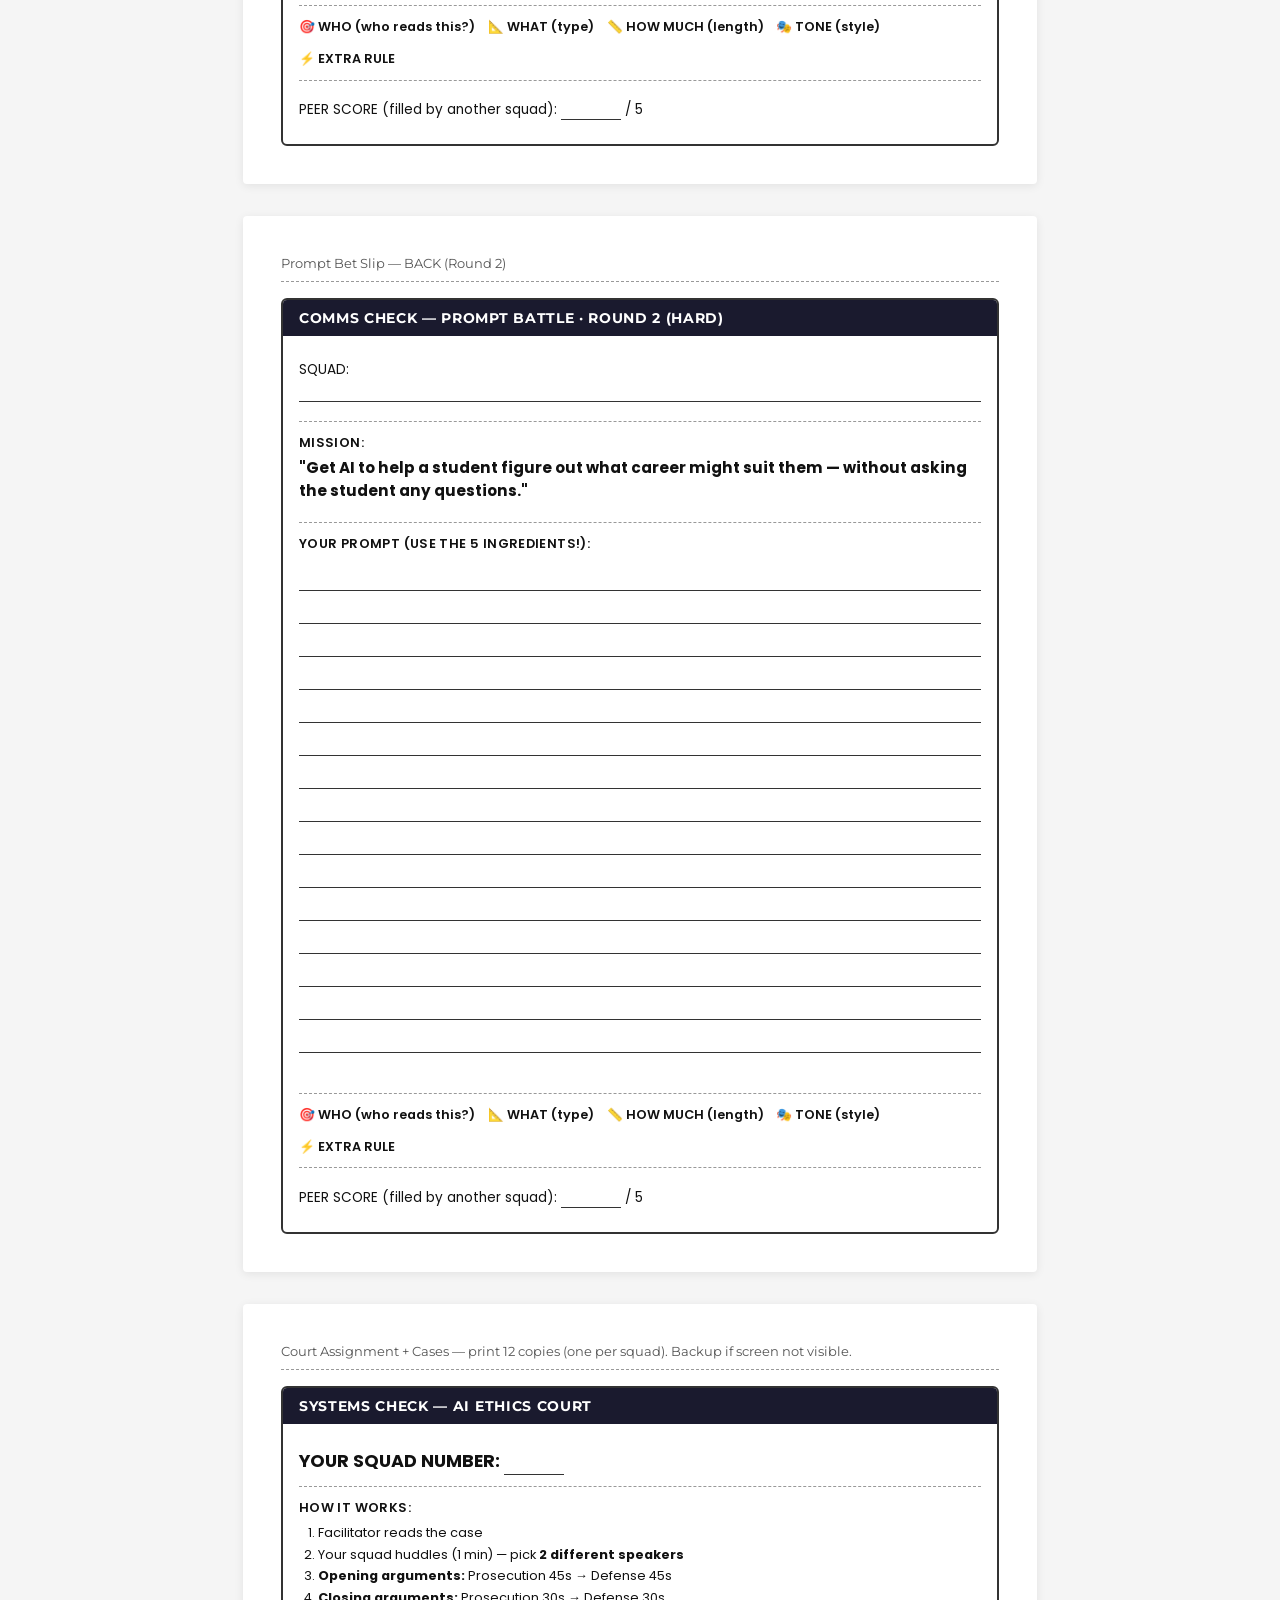
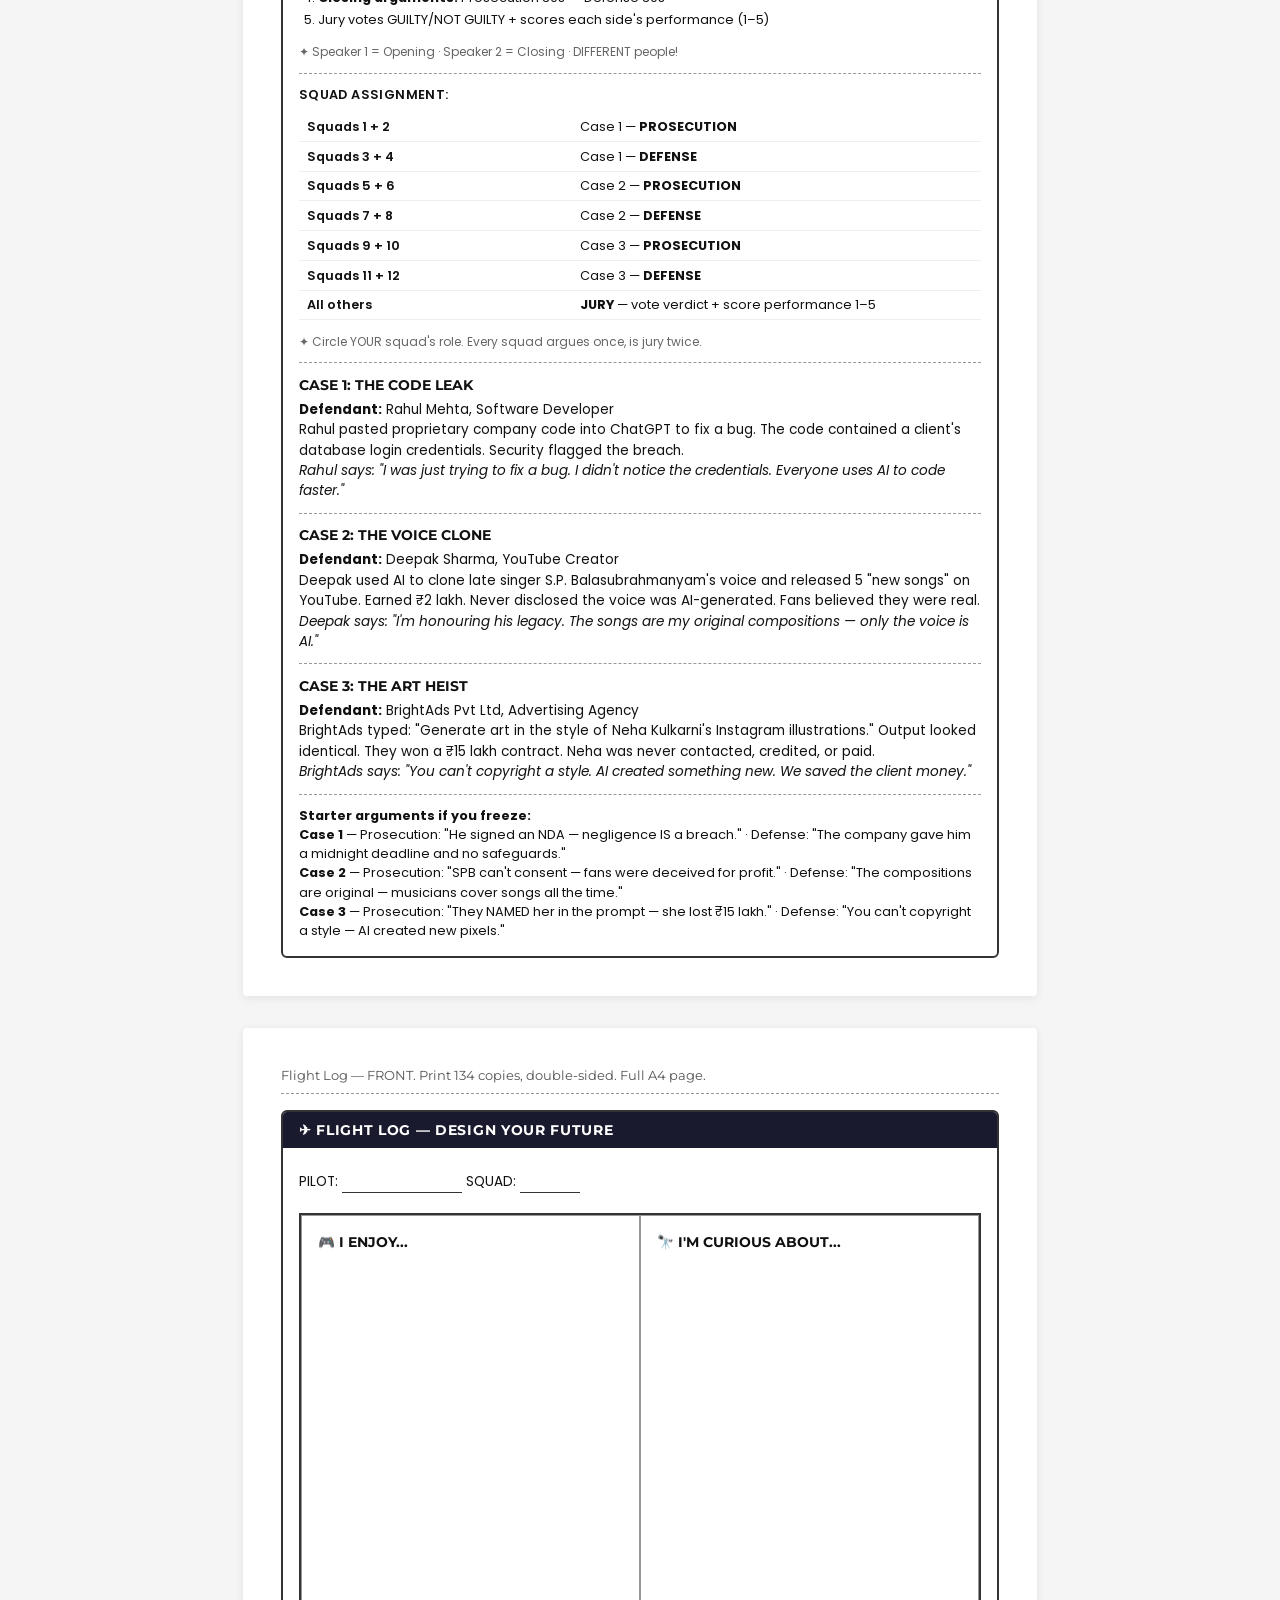
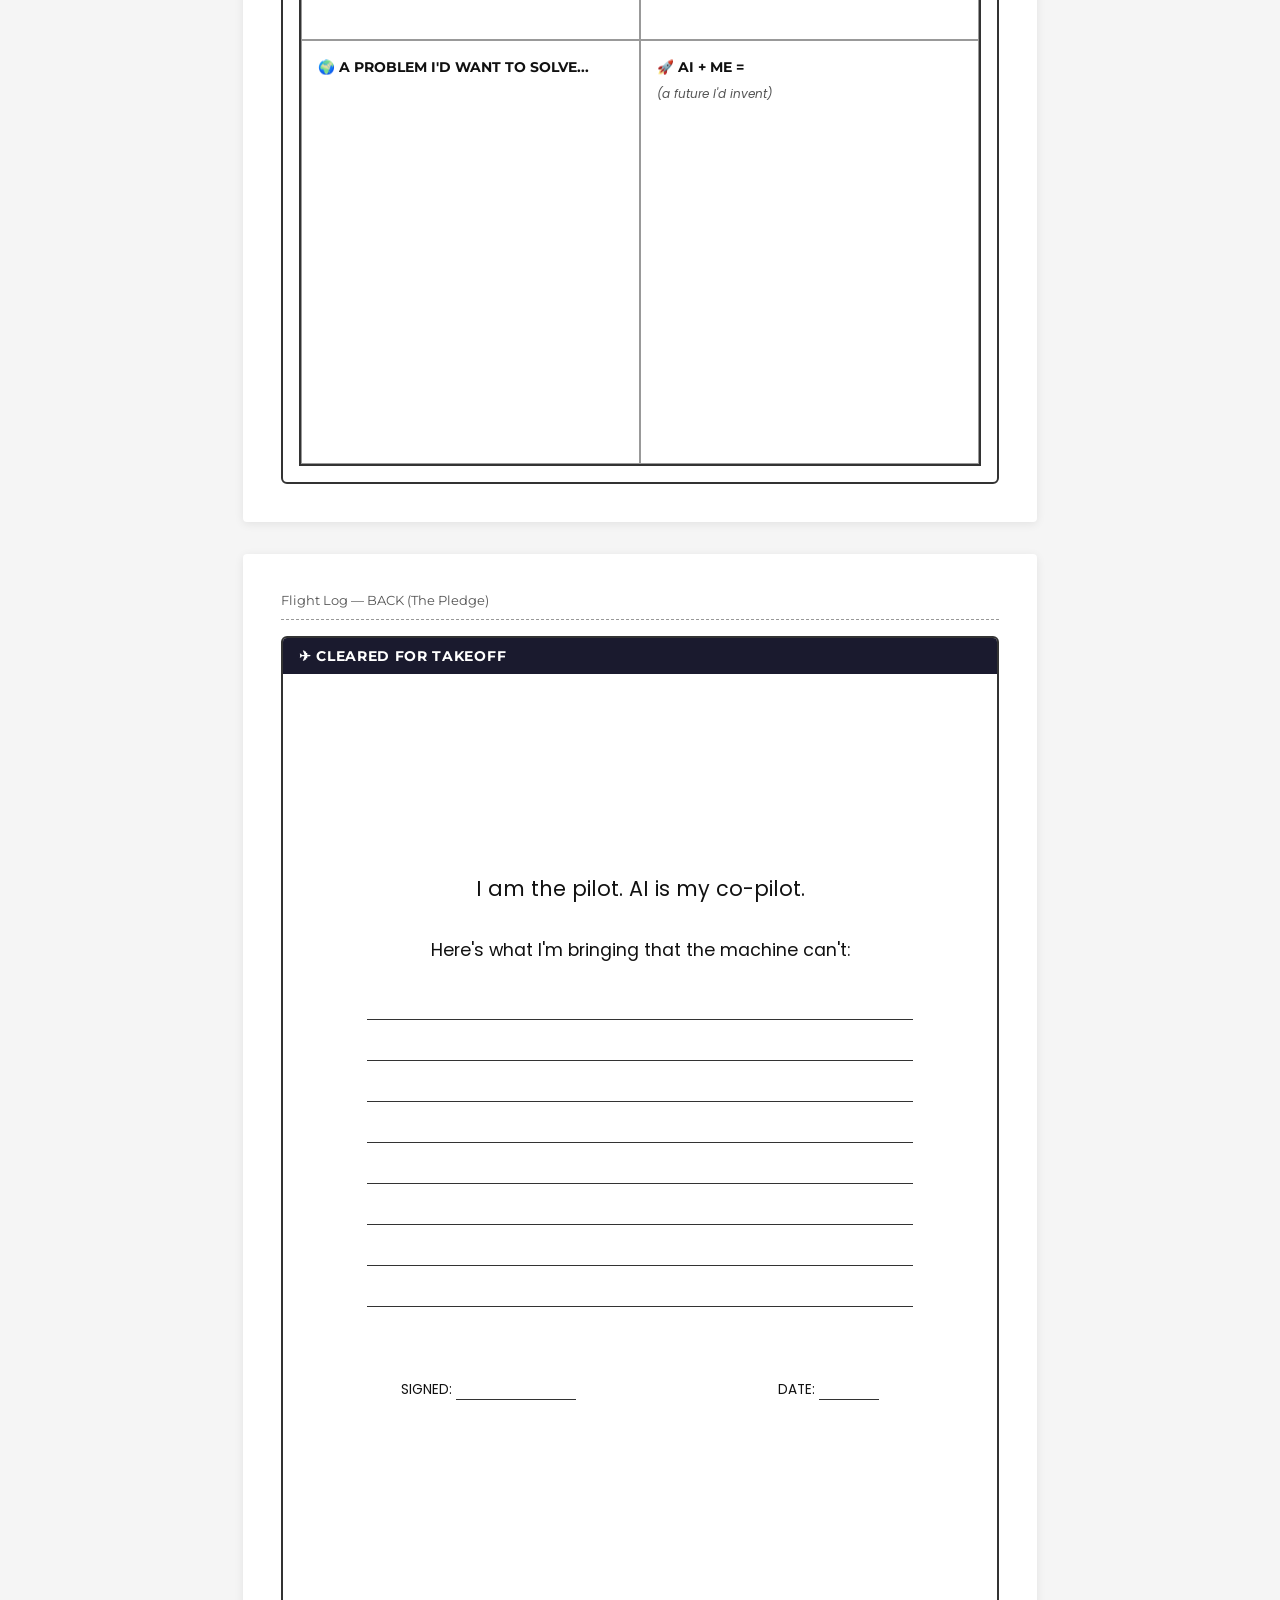
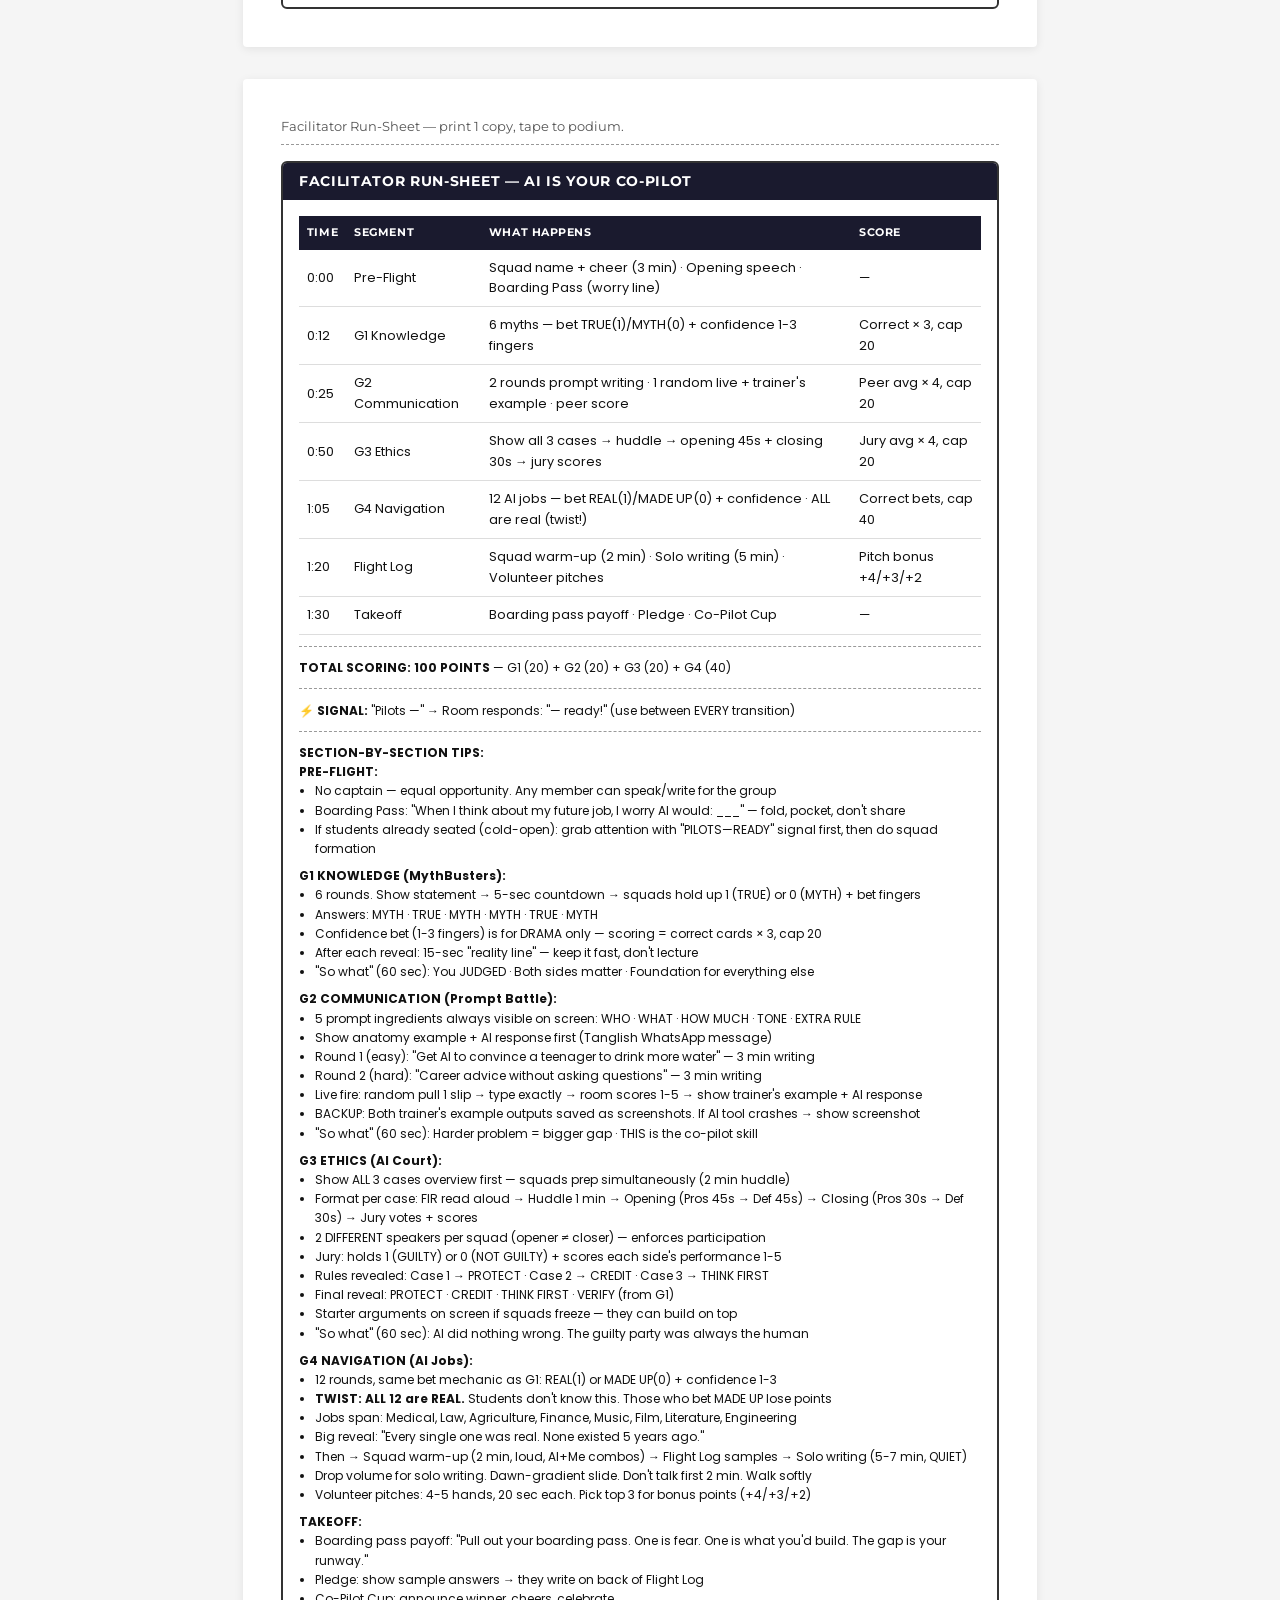
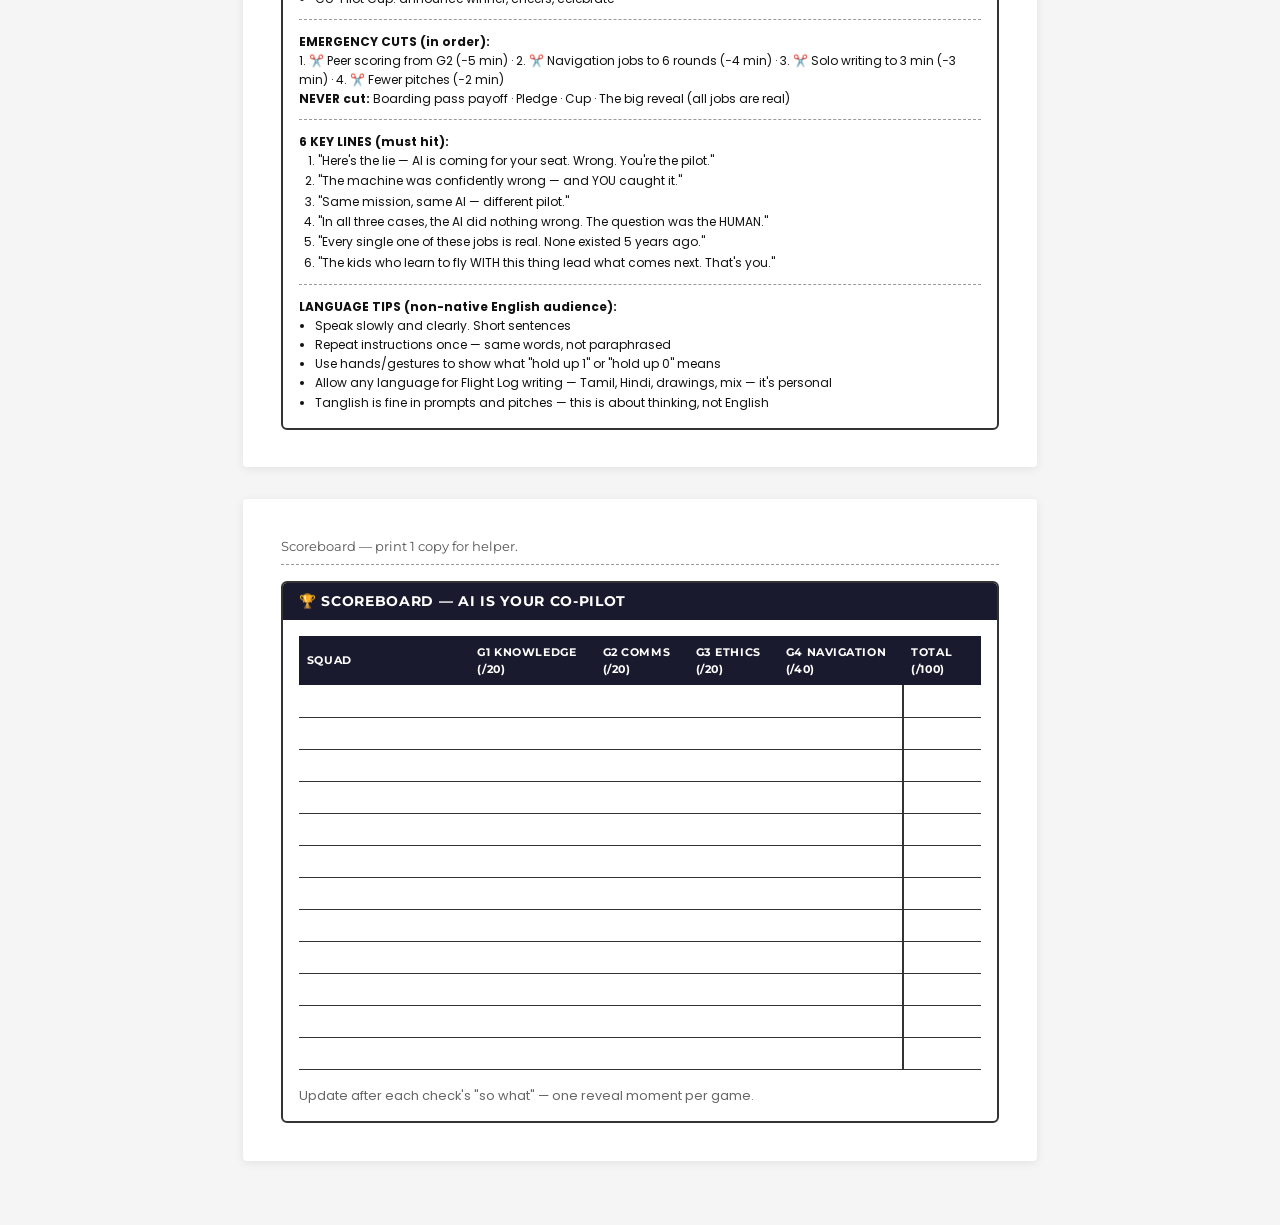
==== commit 0846b698: "Complete facilitator run-sheet rewrite: section-by-section tips, scoring, language tips, emergency c" ====
--- a/docs/print.html
+++ b/docs/print.html
@@ -254,41 +254,114 @@
   <div class="page-title no-print">Facilitator Run-Sheet — print 1 copy, tape to podium.</div>
   <div class="card full-card">
     <div class="card-header">FACILITATOR RUN-SHEET — AI IS YOUR CO-PILOT</div>
-    <div class="card-body" style="font-size:0.8rem">
+    <div class="card-body" style="font-size:0.75rem;line-height:1.6">
+
       <table class="runsheet-table">
         <thead>
-          <tr><th>Time</th><th>Segment</th><th>Squads Do</th><th>Score (max 20)</th></tr>
+          <tr><th>Time</th><th>Segment</th><th>What Happens</th><th>Score</th></tr>
         </thead>
         <tbody>
-          <tr><td>0:00</td><td>Pre-Flight</td><td>Form squads, Boarding Pass</td><td>—</td></tr>
-          <tr><td>0:12</td><td>G1 Knowledge</td><td>TRUE/FALSE + bet fingers</td><td>Correct × 3, cap 20</td></tr>
-          <tr><td>0:25</td><td>G2 Communication</td><td>Write prompts; live fire; peer score</td><td>Peer avg × 4</td></tr>
-          <tr><td>0:50</td><td>G3 Ethics</td><td>Argue (2v2) / jury vote</td><td>Won=20, Lost=10, Jury=5</td></tr>
-          <tr><td>1:05</td><td>G4 Navigation</td><td>12 AI jobs — bet REAL/MADE UP; Flight Log; pitch</td><td>Bet scoring, cap 40</td></tr>
-          <tr><td>1:25</td><td>Takeoff</td><td>Pledge + crown squad</td><td>—</td></tr>
+          <tr><td>0:00</td><td>Pre-Flight</td><td>Squad name + cheer (3 min) · Opening speech · Boarding Pass (worry line)</td><td>—</td></tr>
+          <tr><td>0:12</td><td>G1 Knowledge</td><td>6 myths — bet TRUE(1)/MYTH(0) + confidence 1-3 fingers</td><td>Correct × 3, cap 20</td></tr>
+          <tr><td>0:25</td><td>G2 Communication</td><td>2 rounds prompt writing · 1 random live + trainer's example · peer score</td><td>Peer avg × 4, cap 20</td></tr>
+          <tr><td>0:50</td><td>G3 Ethics</td><td>Show all 3 cases → huddle → opening 45s + closing 30s → jury scores</td><td>Jury avg × 4, cap 20</td></tr>
+          <tr><td>1:05</td><td>G4 Navigation</td><td>12 AI jobs — bet REAL(1)/MADE UP(0) + confidence · ALL are real (twist!)</td><td>Correct bets, cap 40</td></tr>
+          <tr><td>1:20</td><td>Flight Log</td><td>Squad warm-up (2 min) · Solo writing (5 min) · Volunteer pitches</td><td>Pitch bonus +4/+3/+2</td></tr>
+          <tr><td>1:30</td><td>Takeoff</td><td>Boarding pass payoff · Pledge · Co-Pilot Cup</td><td>—</td></tr>
         </tbody>
       </table>
-      <div class="divider"></div>
-      <p><strong>Signal:</strong> "Pilots —" → "— ready!" (use between EVERY transition)</p>
-      <p><strong>Golden rules:</strong> Screen never shows text to read · Everyone plays in parallel · 60-sec "so what" after every check · Protect the quiet at Flight Plan</p>
-      <div class="divider"></div>
-      <p><strong>Emergency cuts (in order):</strong></p>
-      <p>1. ✂️ Peer scoring (−5 min) · 2. ✂️ Today/Future to 4 rounds (−3 min) · 3. ✂️ Solo writing to 3 min (−3 min) · 4. ✂️ Fewer pitches (−2 min)</p>
-      <p><strong>NEVER cut:</strong> Boarding pass payoff · Pledge · Cup</p>
-      <div class="divider"></div>
-      <p><strong>Ethics rules revealed per case:</strong></p>
-      <p>Case 1 → <strong>PROTECT</strong> · Case 2 → <strong>CREDIT</strong> · Case 3 → <strong>THINK FIRST</strong></p>
-      <p>Final reveal assembles all: PROTECT · CREDIT · THINK FIRST · VERIFY</p>
-      <div class="divider"></div>
-      <p><strong>6 Key Lines:</strong></p>
-      <ol style="padding-left:1.2rem;line-height:1.8">
+
+      <div class="divider"></div>
+      <p><strong>TOTAL SCORING: 100 POINTS</strong> — G1 (20) + G2 (20) + G3 (20) + G4 (40)</p>
+
+      <div class="divider"></div>
+      <p><strong>⚡ SIGNAL:</strong> "Pilots —" → Room responds: "— ready!" (use between EVERY transition)</p>
+
+      <div class="divider"></div>
+      <p style="font-weight:700">SECTION-BY-SECTION TIPS:</p>
+
+      <p><strong>PRE-FLIGHT:</strong></p>
+      <ul style="padding-left:1rem;margin-bottom:0.5rem">
+        <li>No captain — equal opportunity. Any member can speak/write for the group</li>
+        <li>Boarding Pass: "When I think about my future job, I worry AI would: ___" — fold, pocket, don't share</li>
+        <li>If students already seated (cold-open): grab attention with "PILOTS—READY" signal first, then do squad formation</li>
+      </ul>
+
+      <p><strong>G1 KNOWLEDGE (MythBusters):</strong></p>
+      <ul style="padding-left:1rem;margin-bottom:0.5rem">
+        <li>6 rounds. Show statement → 5-sec countdown → squads hold up 1 (TRUE) or 0 (MYTH) + bet fingers</li>
+        <li>Answers: MYTH · TRUE · MYTH · MYTH · TRUE · MYTH</li>
+        <li>Confidence bet (1-3 fingers) is for DRAMA only — scoring = correct cards × 3, cap 20</li>
+        <li>After each reveal: 15-sec "reality line" — keep it fast, don't lecture</li>
+        <li>"So what" (60 sec): You JUDGED · Both sides matter · Foundation for everything else</li>
+      </ul>
+
+      <p><strong>G2 COMMUNICATION (Prompt Battle):</strong></p>
+      <ul style="padding-left:1rem;margin-bottom:0.5rem">
+        <li>5 prompt ingredients always visible on screen: WHO · WHAT · HOW MUCH · TONE · EXTRA RULE</li>
+        <li>Show anatomy example + AI response first (Tanglish WhatsApp message)</li>
+        <li>Round 1 (easy): "Get AI to convince a teenager to drink more water" — 3 min writing</li>
+        <li>Round 2 (hard): "Career advice without asking questions" — 3 min writing</li>
+        <li>Live fire: random pull 1 slip → type exactly → room scores 1-5 → show trainer's example + AI response</li>
+        <li>BACKUP: Both trainer's example outputs saved as screenshots. If AI tool crashes → show screenshot</li>
+        <li>"So what" (60 sec): Harder problem = bigger gap · THIS is the co-pilot skill</li>
+      </ul>
+
+      <p><strong>G3 ETHICS (AI Court):</strong></p>
+      <ul style="padding-left:1rem;margin-bottom:0.5rem">
+        <li>Show ALL 3 cases overview first — squads prep simultaneously (2 min huddle)</li>
+        <li>Format per case: FIR read aloud → Huddle 1 min → Opening (Pros 45s → Def 45s) → Closing (Pros 30s → Def 30s) → Jury votes + scores</li>
+        <li>2 DIFFERENT speakers per squad (opener ≠ closer) — enforces participation</li>
+        <li>Jury: holds 1 (GUILTY) or 0 (NOT GUILTY) + scores each side's performance 1-5</li>
+        <li>Rules revealed: Case 1 → PROTECT · Case 2 → CREDIT · Case 3 → THINK FIRST</li>
+        <li>Final reveal: PROTECT · CREDIT · THINK FIRST · VERIFY (from G1)</li>
+        <li>Starter arguments on screen if squads freeze — they can build on top</li>
+        <li>"So what" (60 sec): AI did nothing wrong. The guilty party was always the human</li>
+      </ul>
+
+      <p><strong>G4 NAVIGATION (AI Jobs):</strong></p>
+      <ul style="padding-left:1rem;margin-bottom:0.5rem">
+        <li>12 rounds, same bet mechanic as G1: REAL(1) or MADE UP(0) + confidence 1-3</li>
+        <li><strong>TWIST: ALL 12 are REAL.</strong> Students don't know this. Those who bet MADE UP lose points</li>
+        <li>Jobs span: Medical, Law, Agriculture, Finance, Music, Film, Literature, Engineering</li>
+        <li>Big reveal: "Every single one was real. None existed 5 years ago."</li>
+        <li>Then → Squad warm-up (2 min, loud, AI+Me combos) → Flight Log samples → Solo writing (5-7 min, QUIET)</li>
+        <li>Drop volume for solo writing. Dawn-gradient slide. Don't talk first 2 min. Walk softly</li>
+        <li>Volunteer pitches: 4-5 hands, 20 sec each. Pick top 3 for bonus points (+4/+3/+2)</li>
+      </ul>
+
+      <p><strong>TAKEOFF:</strong></p>
+      <ul style="padding-left:1rem;margin-bottom:0.5rem">
+        <li>Boarding pass payoff: "Pull out your boarding pass. One is fear. One is what you'd build. The gap is your runway."</li>
+        <li>Pledge: show sample answers → they write on back of Flight Log</li>
+        <li>Co-Pilot Cup: announce winner, cheers, celebrate</li>
+      </ul>
+
+      <div class="divider"></div>
+      <p><strong>EMERGENCY CUTS (in order):</strong></p>
+      <p>1. ✂️ Peer scoring from G2 (−5 min) · 2. ✂️ Navigation jobs to 6 rounds (−4 min) · 3. ✂️ Solo writing to 3 min (−3 min) · 4. ✂️ Fewer pitches (−2 min)</p>
+      <p><strong>NEVER cut:</strong> Boarding pass payoff · Pledge · Cup · The big reveal (all jobs are real)</p>
+
+      <div class="divider"></div>
+      <p><strong>6 KEY LINES (must hit):</strong></p>
+      <ol style="padding-left:1.2rem;line-height:1.7">
         <li>"Here's the lie — AI is coming for your seat. Wrong. You're the pilot."</li>
         <li>"The machine was confidently wrong — and YOU caught it."</li>
         <li>"Same mission, same AI — different pilot."</li>
         <li>"In all three cases, the AI did nothing wrong. The question was the HUMAN."</li>
-        <li>"One is fear. One is what you'd build. The gap is your runway."</li>
+        <li>"Every single one of these jobs is real. None existed 5 years ago."</li>
         <li>"The kids who learn to fly WITH this thing lead what comes next. That's you."</li>
       </ol>
+
+      <div class="divider"></div>
+      <p><strong>LANGUAGE TIPS (non-native English audience):</strong></p>
+      <ul style="padding-left:1rem">
+        <li>Speak slowly and clearly. Short sentences</li>
+        <li>Repeat instructions once — same words, not paraphrased</li>
+        <li>Use hands/gestures to show what "hold up 1" or "hold up 0" means</li>
+        <li>Allow any language for Flight Log writing — Tamil, Hindi, drawings, mix — it's personal</li>
+        <li>Tanglish is fine in prompts and pitches — this is about thinking, not English</li>
+      </ul>
     </div>
   </div>
 </section>
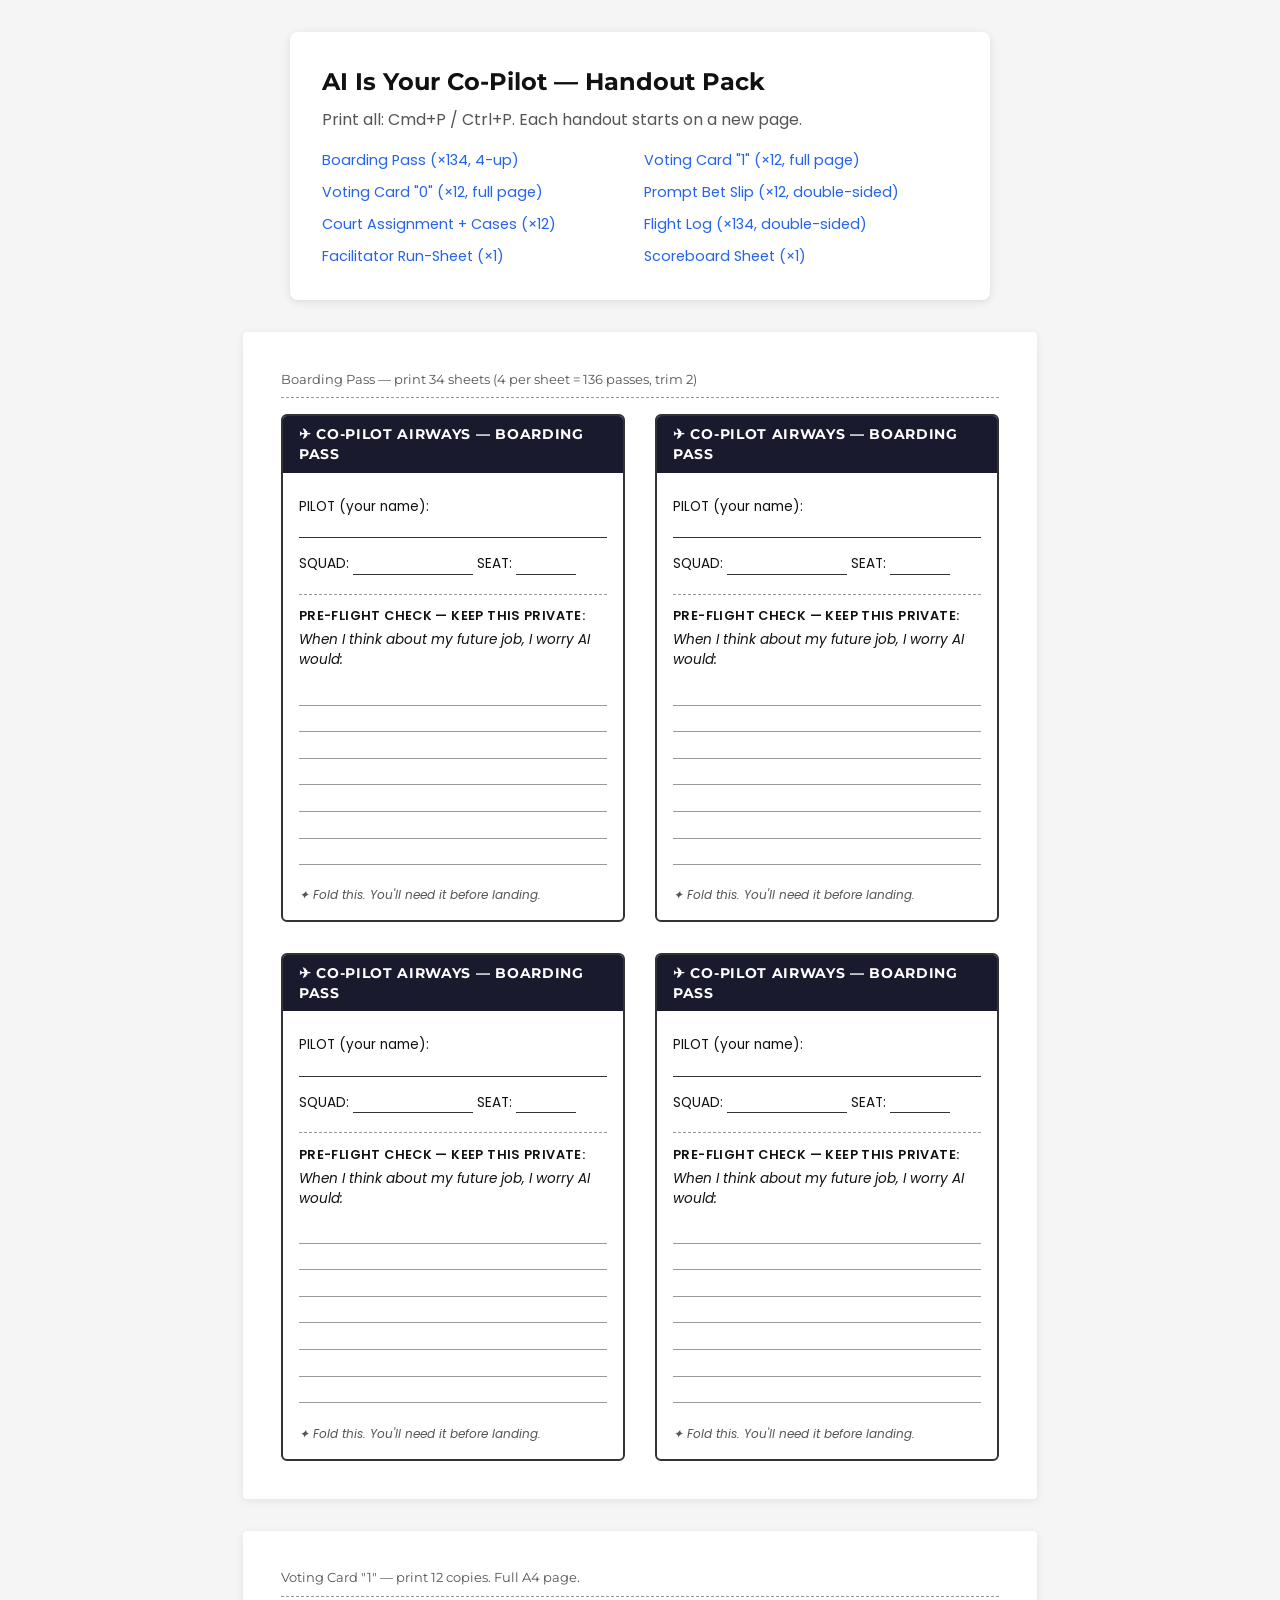
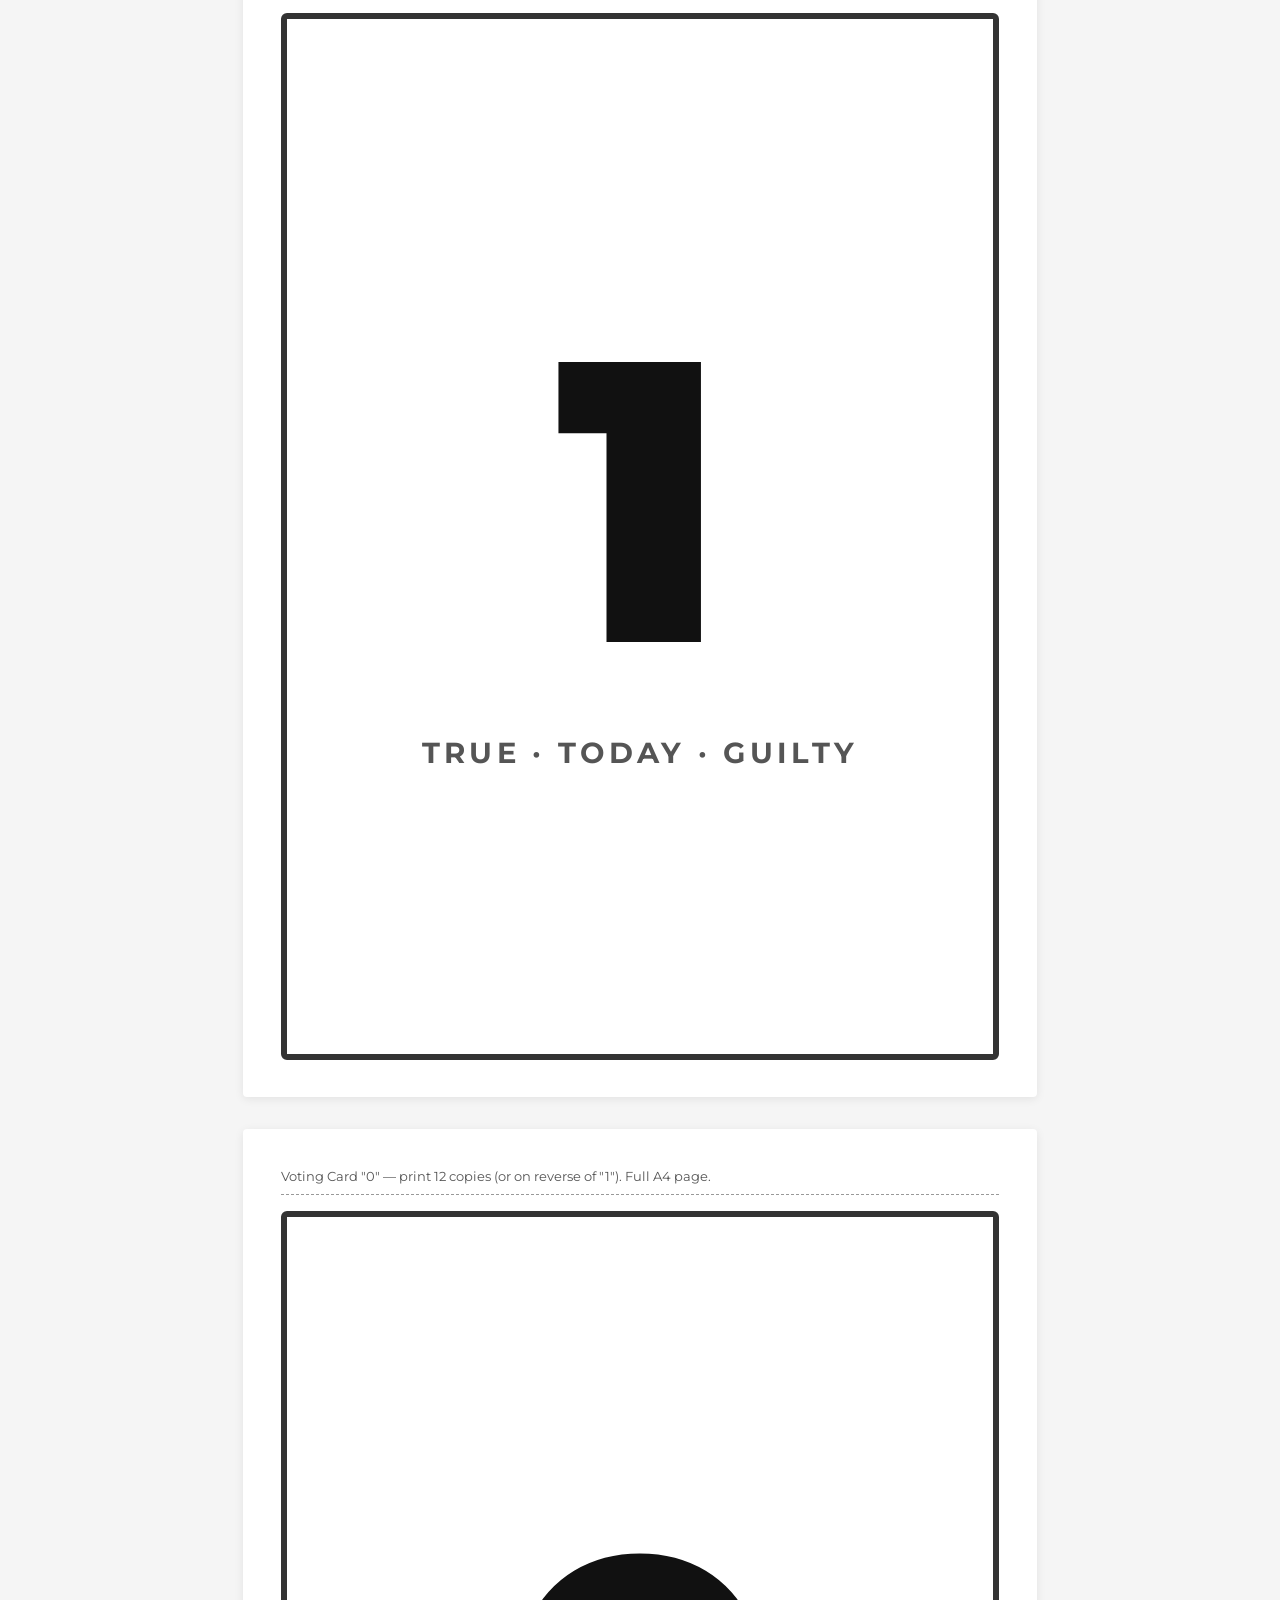
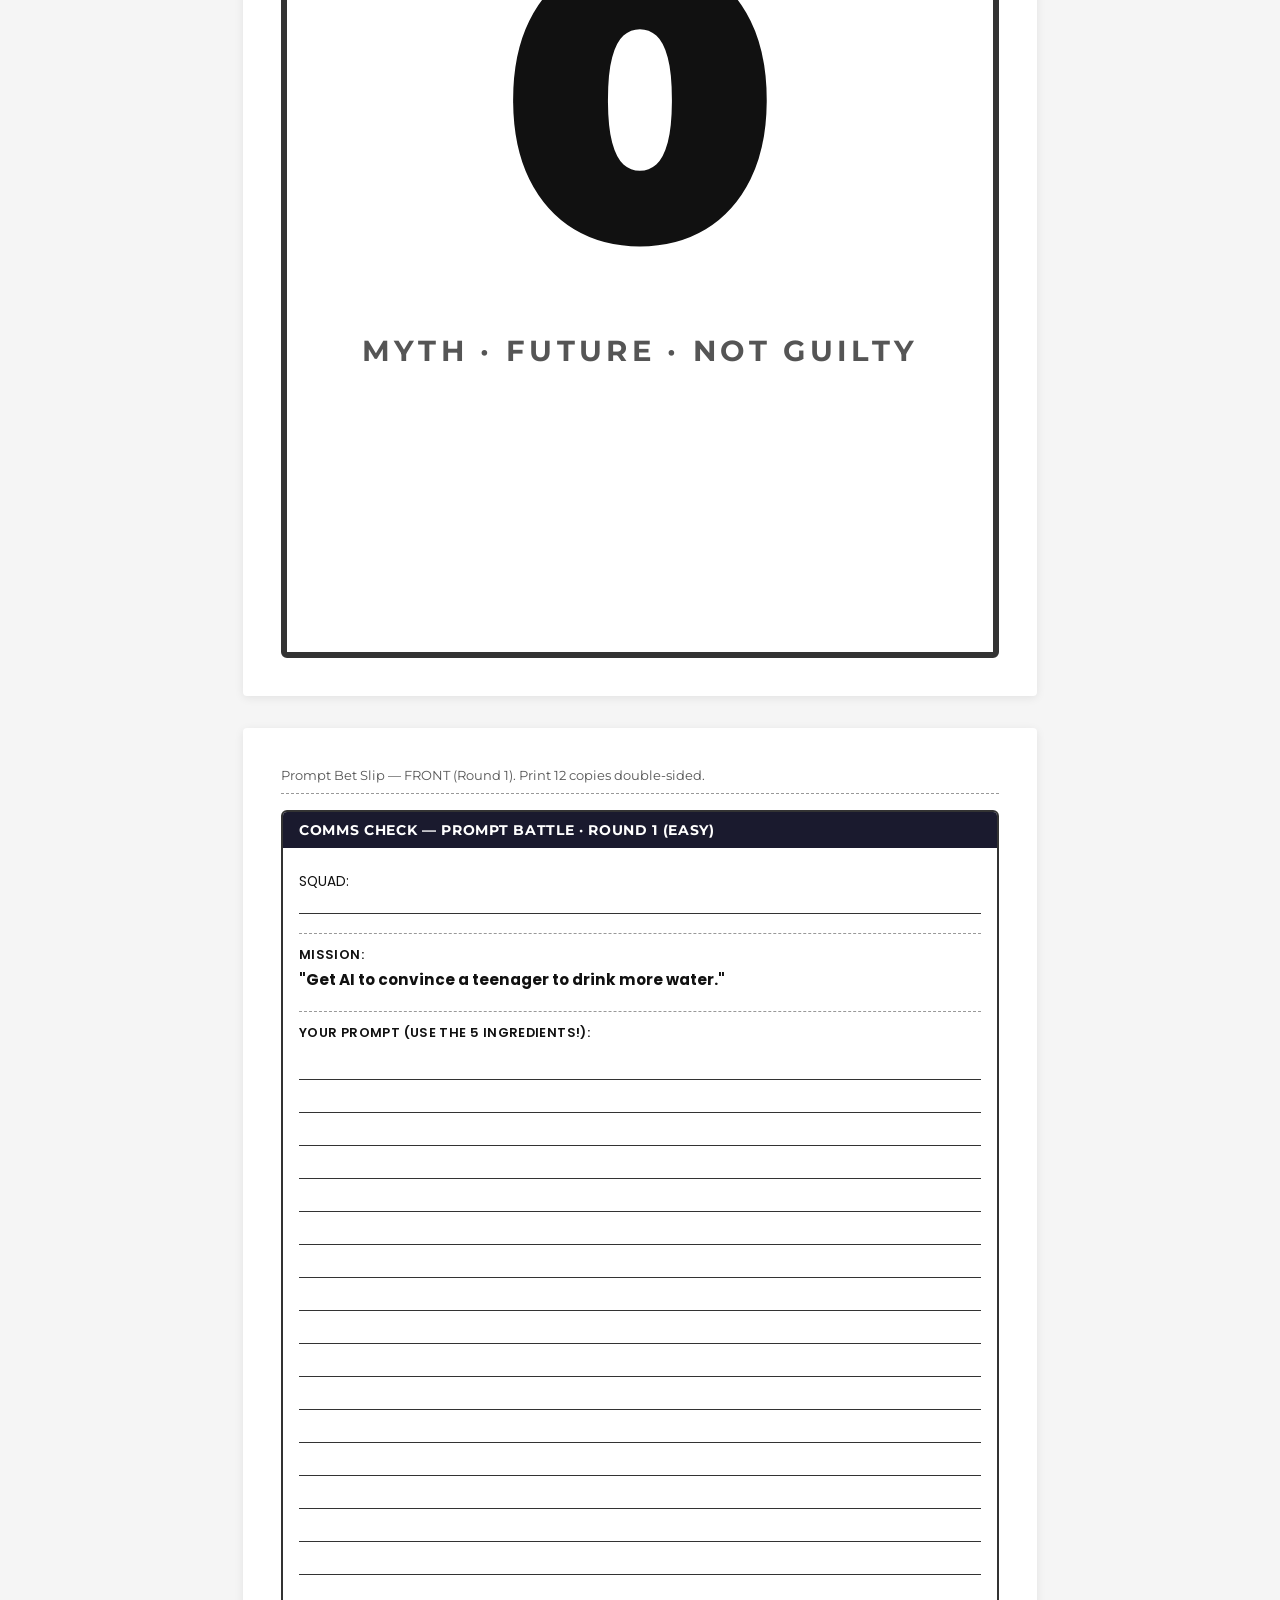
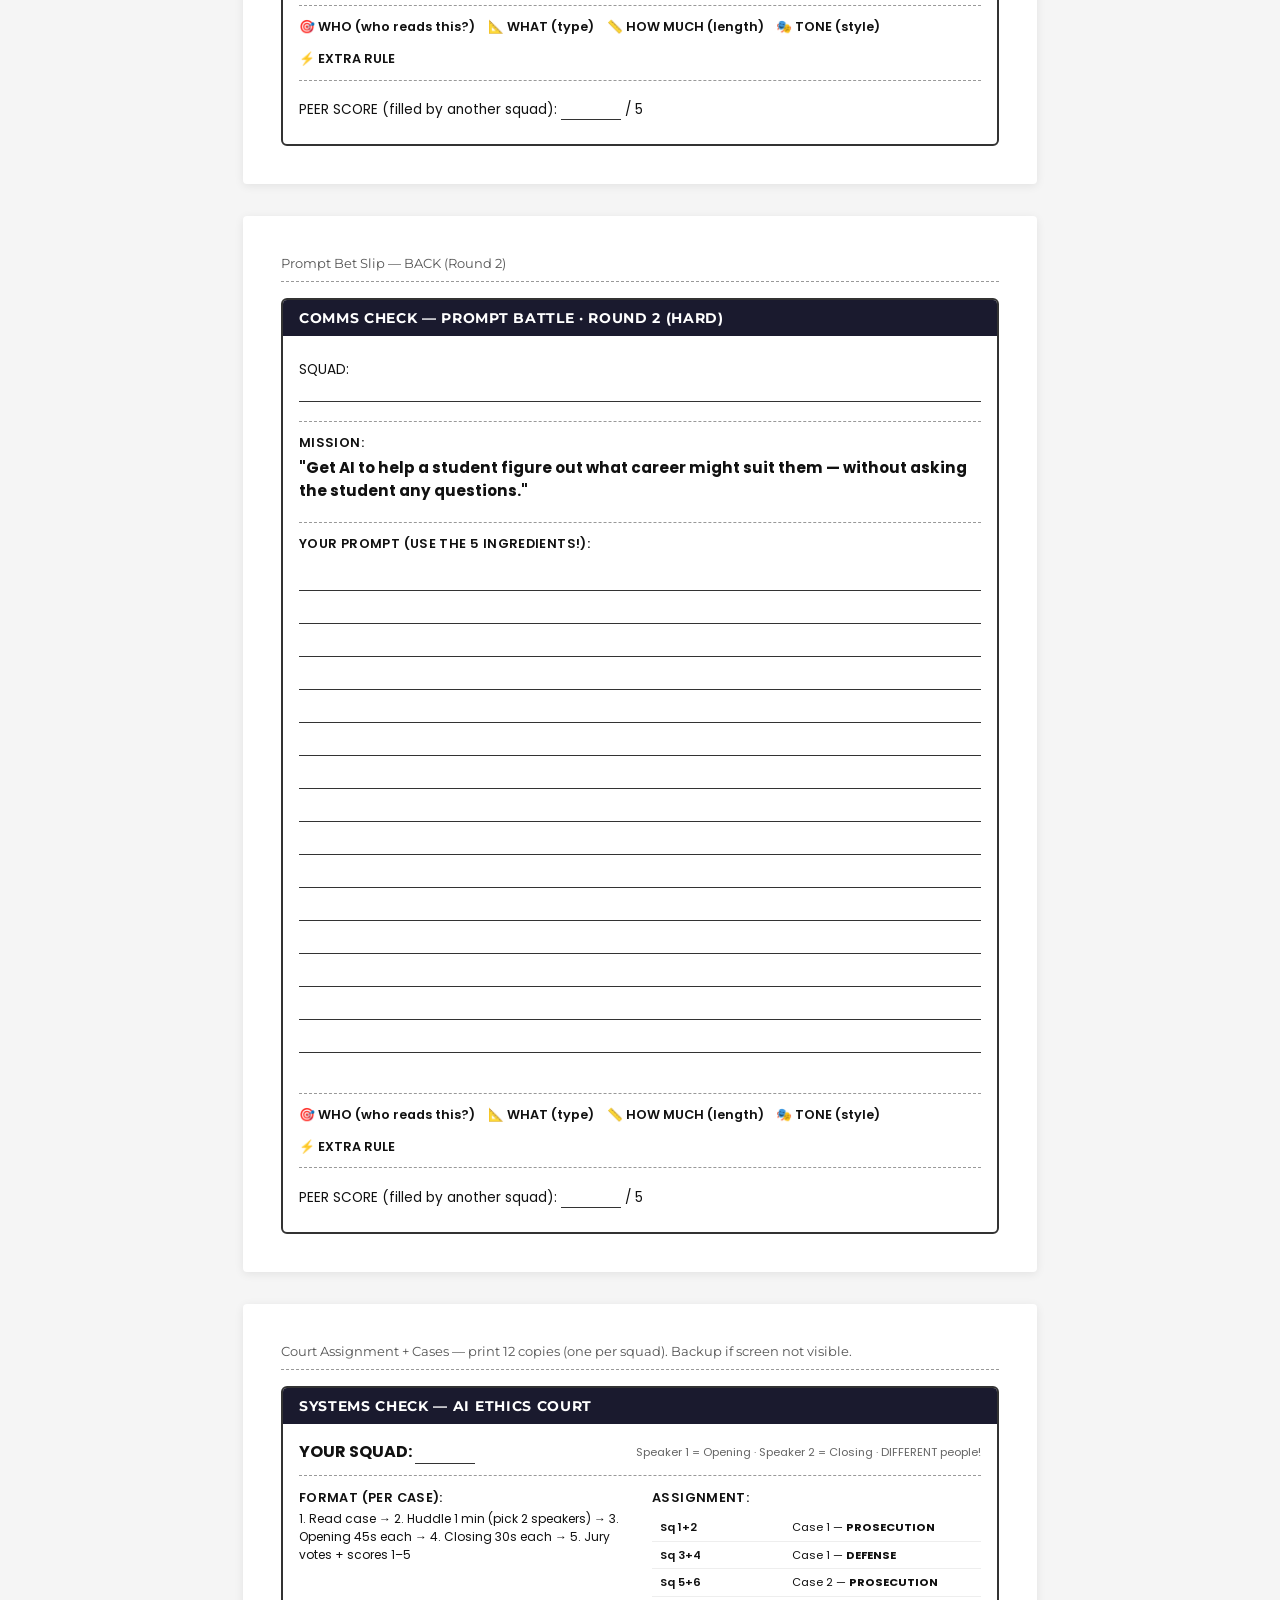
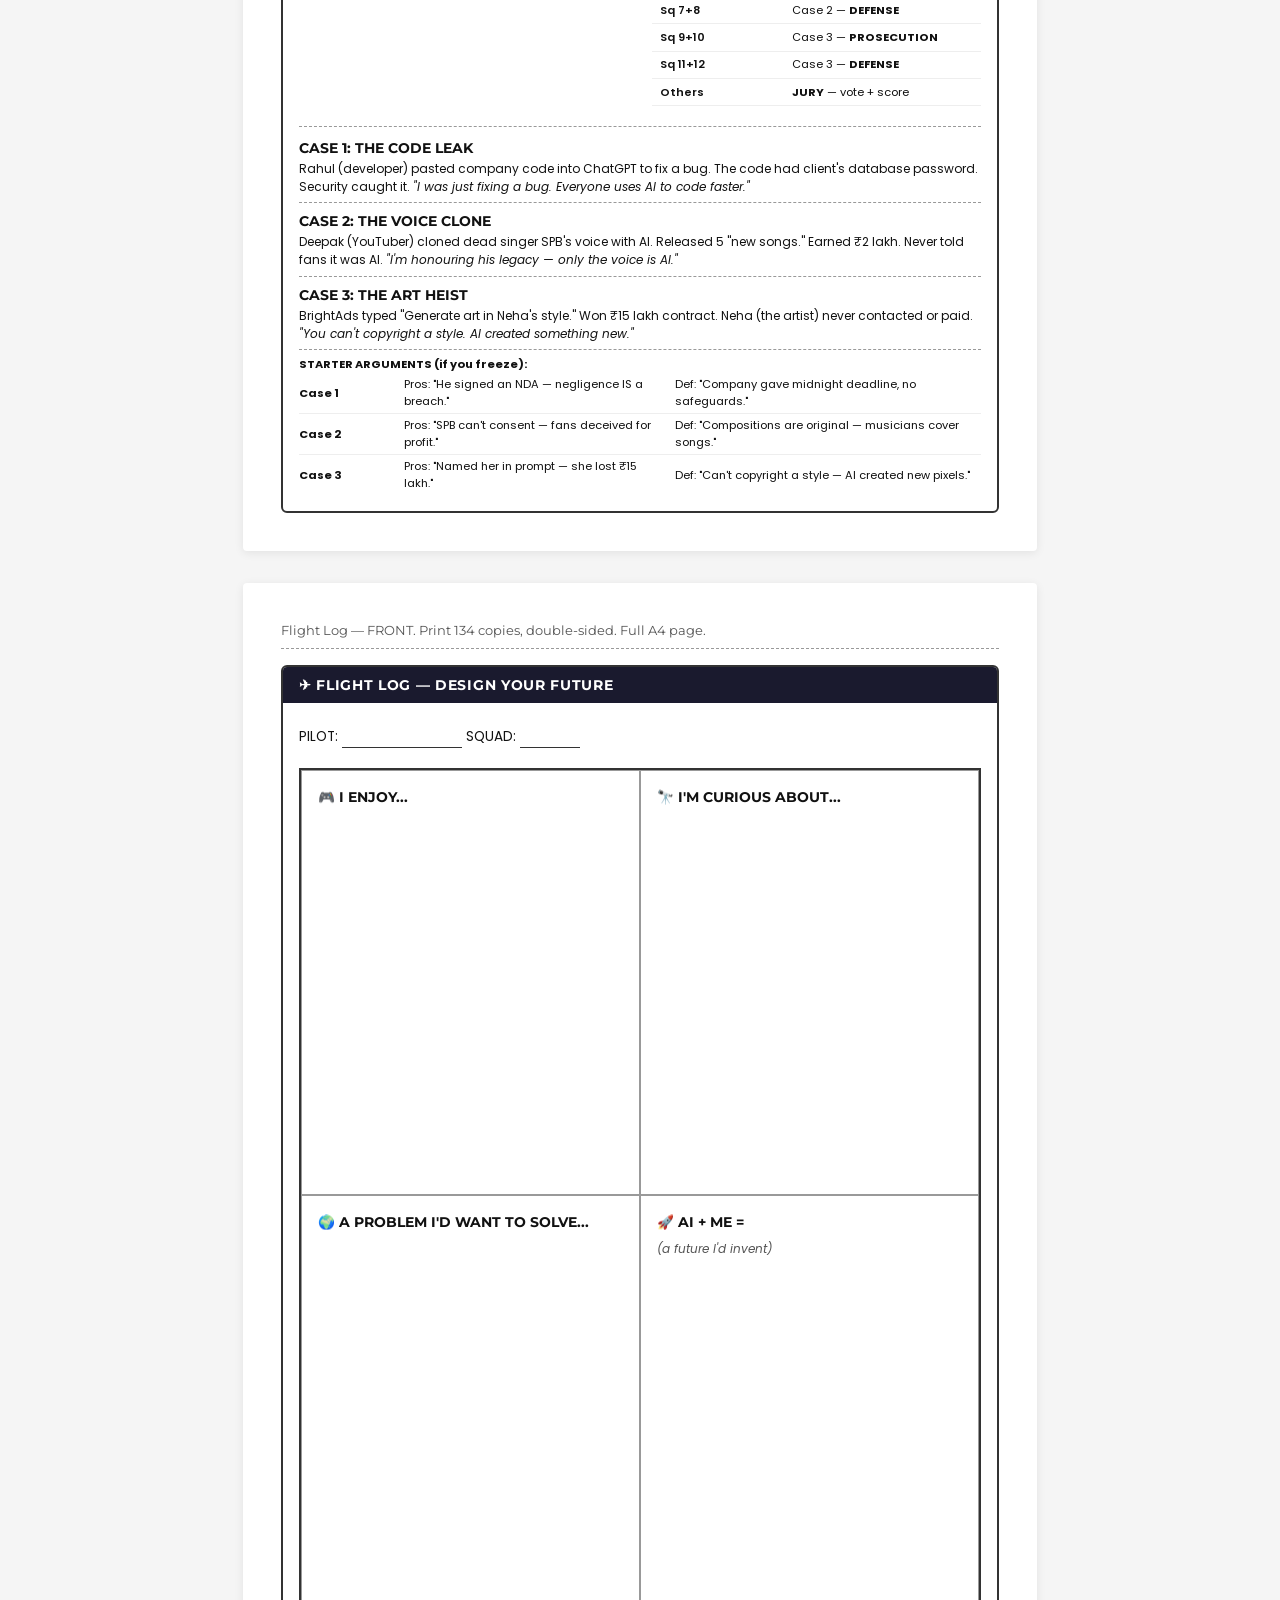
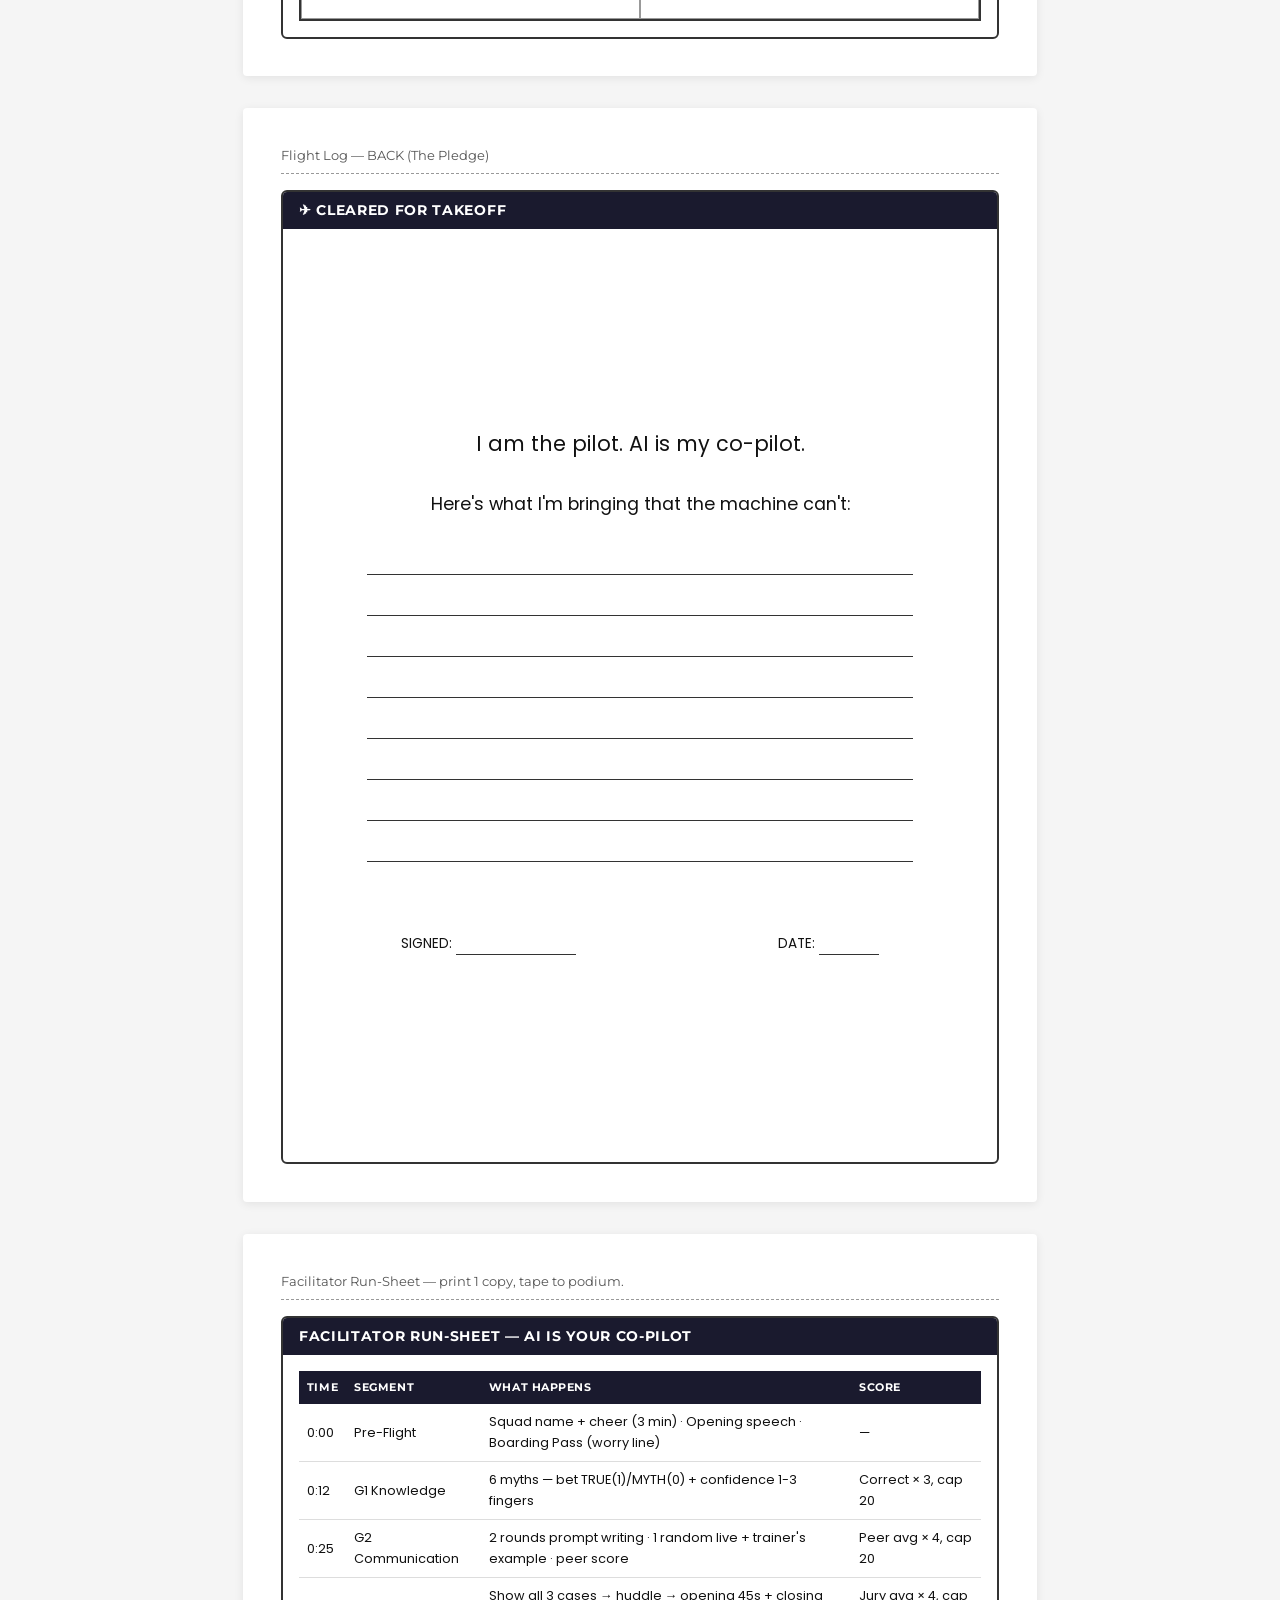
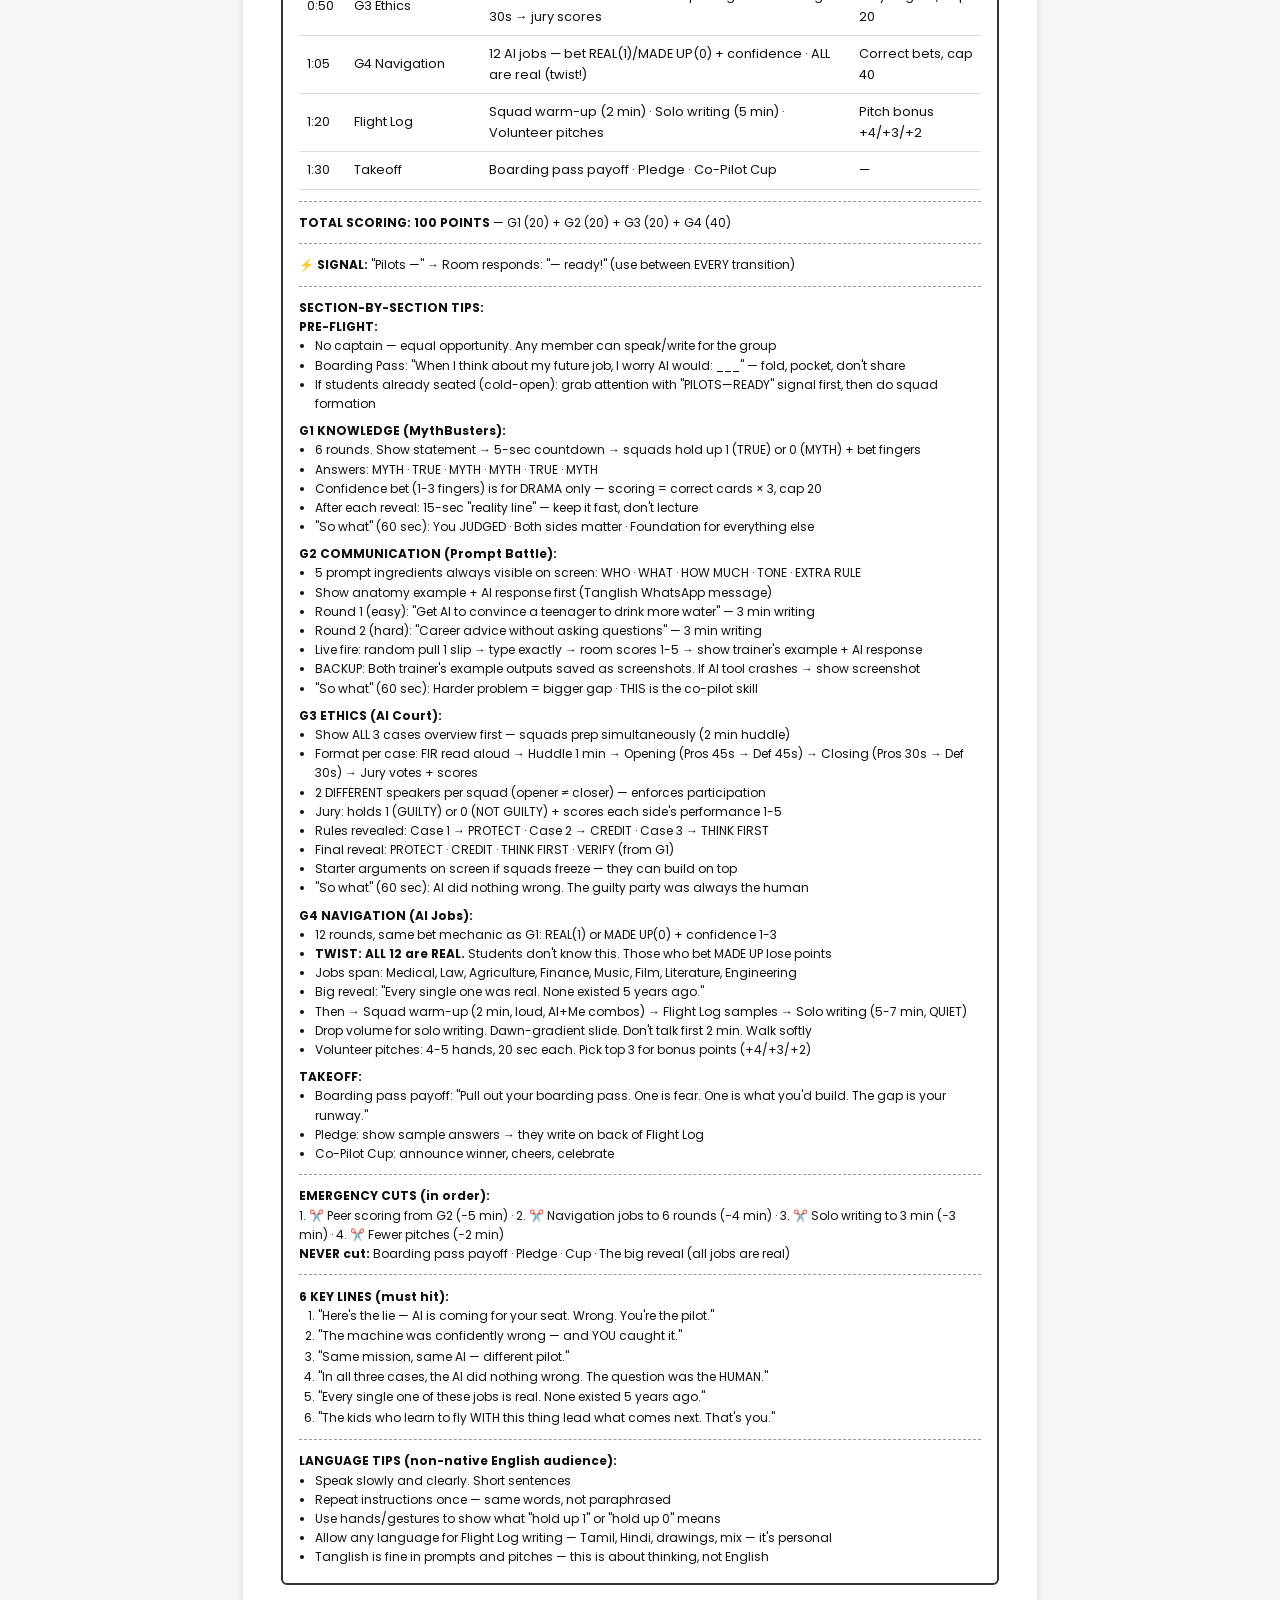
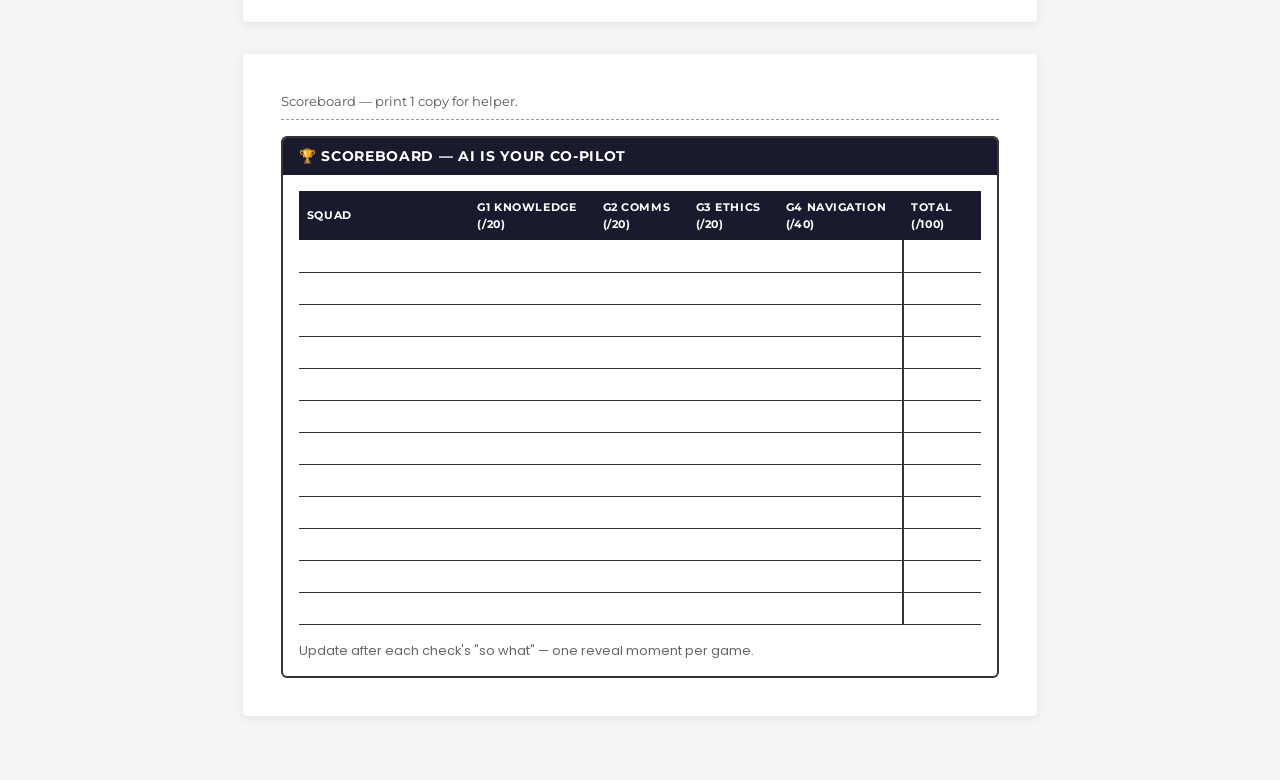
==== commit 702dc085: "Compact court assignment printout to fit single A4 page" ====
--- a/docs/print.html
+++ b/docs/print.html
@@ -148,56 +148,69 @@
   <div class="page-title no-print">Court Assignment + Cases — print 12 copies (one per squad). Backup if screen not visible.</div>
   <div class="card full-card">
     <div class="card-header">SYSTEMS CHECK — AI ETHICS COURT</div>
-    <div class="card-body" style="font-size:0.85rem">
-      <div class="field" style="font-size:1.1rem;font-weight:700">YOUR SQUAD NUMBER: <span class="line tiny"></span></div>
-      <div class="divider"></div>
-      <p class="label">HOW IT WORKS:</p>
-      <ol style="padding-left:1.2rem;margin-bottom:0.8rem;line-height:1.7;font-size:0.8rem">
-        <li>Facilitator reads the case</li>
-        <li>Your squad huddles (1 min) — pick <strong>2 different speakers</strong></li>
-        <li><strong>Opening arguments:</strong> Prosecution 45s → Defense 45s</li>
-        <li><strong>Closing arguments:</strong> Prosecution 30s → Defense 30s</li>
-        <li>Jury votes GUILTY/NOT GUILTY + scores each side's performance (1–5)</li>
-      </ol>
-      <p style="font-size:0.75rem;color:#666;margin-bottom:0.5rem">✦ Speaker 1 = Opening · Speaker 2 = Closing · DIFFERENT people!</p>
-      <div class="divider"></div>
-      <p class="label">SQUAD ASSIGNMENT:</p>
-      <table class="assignment-table" style="margin-bottom:0.8rem">
-        <tr><td>Squads 1 + 2</td><td>Case 1 — <strong>PROSECUTION</strong></td></tr>
-        <tr><td>Squads 3 + 4</td><td>Case 1 — <strong>DEFENSE</strong></td></tr>
-        <tr><td>Squads 5 + 6</td><td>Case 2 — <strong>PROSECUTION</strong></td></tr>
-        <tr><td>Squads 7 + 8</td><td>Case 2 — <strong>DEFENSE</strong></td></tr>
-        <tr><td>Squads 9 + 10</td><td>Case 3 — <strong>PROSECUTION</strong></td></tr>
-        <tr><td>Squads 11 + 12</td><td>Case 3 — <strong>DEFENSE</strong></td></tr>
-        <tr><td>All others</td><td><strong>JURY</strong> — vote verdict + score performance 1–5</td></tr>
+    <div class="card-body" style="font-size:0.75rem;line-height:1.5">
+      <div style="display:flex;justify-content:space-between;align-items:center">
+        <span style="font-size:1rem;font-weight:700">YOUR SQUAD: <span class="line tiny"></span></span>
+        <span style="font-size:0.7rem;color:#666">Speaker 1 = Opening · Speaker 2 = Closing · DIFFERENT people!</span>
+      </div>
+      <div class="divider"></div>
+
+      <div style="display:flex;gap:1.5rem;margin-bottom:0.5rem">
+        <div style="flex:1">
+          <p class="label" style="margin-bottom:0.2rem">FORMAT (per case):</p>
+          <p>1. Read case → 2. Huddle 1 min (pick 2 speakers) → 3. Opening 45s each → 4. Closing 30s each → 5. Jury votes + scores 1–5</p>
+        </div>
+        <div style="flex:1">
+          <p class="label" style="margin-bottom:0.2rem">ASSIGNMENT:</p>
+          <table class="assignment-table" style="font-size:0.7rem">
+            <tr><td>Sq 1+2</td><td>Case 1 — <strong>PROSECUTION</strong></td></tr>
+            <tr><td>Sq 3+4</td><td>Case 1 — <strong>DEFENSE</strong></td></tr>
+            <tr><td>Sq 5+6</td><td>Case 2 — <strong>PROSECUTION</strong></td></tr>
+            <tr><td>Sq 7+8</td><td>Case 2 — <strong>DEFENSE</strong></td></tr>
+            <tr><td>Sq 9+10</td><td>Case 3 — <strong>PROSECUTION</strong></td></tr>
+            <tr><td>Sq 11+12</td><td>Case 3 — <strong>DEFENSE</strong></td></tr>
+            <tr><td>Others</td><td><strong>JURY</strong> — vote + score</td></tr>
+          </table>
+        </div>
+      </div>
+
+      <div class="divider"></div>
+
+      <div class="case-block" style="margin-bottom:0.4rem">
+        <p class="case-title" style="margin-bottom:0.1rem">CASE 1: THE CODE LEAK</p>
+        <p>Rahul (developer) pasted company code into ChatGPT to fix a bug. The code had client's database password. Security caught it. <em>"I was just fixing a bug. Everyone uses AI to code faster."</em></p>
+      </div>
+      <div class="divider" style="margin:0.4rem 0"></div>
+      <div class="case-block" style="margin-bottom:0.4rem">
+        <p class="case-title" style="margin-bottom:0.1rem">CASE 2: THE VOICE CLONE</p>
+        <p>Deepak (YouTuber) cloned dead singer SPB's voice with AI. Released 5 "new songs." Earned ₹2 lakh. Never told fans it was AI. <em>"I'm honouring his legacy — only the voice is AI."</em></p>
+      </div>
+      <div class="divider" style="margin:0.4rem 0"></div>
+      <div class="case-block" style="margin-bottom:0.4rem">
+        <p class="case-title" style="margin-bottom:0.1rem">CASE 3: THE ART HEIST</p>
+        <p>BrightAds typed "Generate art in Neha's style." Won ₹15 lakh contract. Neha (the artist) never contacted or paid. <em>"You can't copyright a style. AI created something new."</em></p>
+      </div>
+
+      <div class="divider" style="margin:0.4rem 0"></div>
+
+      <p style="font-size:0.7rem"><strong>STARTER ARGUMENTS (if you freeze):</strong></p>
+      <table style="font-size:0.7rem;width:100%;border-collapse:collapse">
+        <tr style="border-bottom:1px solid #eee">
+          <td style="padding:0.2rem 0;width:15%"><strong>Case 1</strong></td>
+          <td style="padding:0.2rem">Pros: "He signed an NDA — negligence IS a breach."</td>
+          <td style="padding:0.2rem">Def: "Company gave midnight deadline, no safeguards."</td>
+        </tr>
+        <tr style="border-bottom:1px solid #eee">
+          <td style="padding:0.2rem 0"><strong>Case 2</strong></td>
+          <td style="padding:0.2rem">Pros: "SPB can't consent — fans deceived for profit."</td>
+          <td style="padding:0.2rem">Def: "Compositions are original — musicians cover songs."</td>
+        </tr>
+        <tr>
+          <td style="padding:0.2rem 0"><strong>Case 3</strong></td>
+          <td style="padding:0.2rem">Pros: "Named her in prompt — she lost ₹15 lakh."</td>
+          <td style="padding:0.2rem">Def: "Can't copyright a style — AI created new pixels."</td>
+        </tr>
       </table>
-      <p style="font-size:0.75rem;color:#666;margin-bottom:0.5rem">✦ Circle YOUR squad's role. Every squad argues once, is jury twice.</p>
-      <div class="divider"></div>
-      <div class="case-block">
-        <p class="case-title">CASE 1: THE CODE LEAK</p>
-        <p><strong>Defendant:</strong> Rahul Mehta, Software Developer</p>
-        <p>Rahul pasted proprietary company code into ChatGPT to fix a bug. The code contained a client's database login credentials. Security flagged the breach.</p>
-        <p><em>Rahul says: "I was just trying to fix a bug. I didn't notice the credentials. Everyone uses AI to code faster."</em></p>
-      </div>
-      <div class="divider"></div>
-      <div class="case-block">
-        <p class="case-title">CASE 2: THE VOICE CLONE</p>
-        <p><strong>Defendant:</strong> Deepak Sharma, YouTube Creator</p>
-        <p>Deepak used AI to clone late singer S.P. Balasubrahmanyam's voice and released 5 "new songs" on YouTube. Earned ₹2 lakh. Never disclosed the voice was AI-generated. Fans believed they were real.</p>
-        <p><em>Deepak says: "I'm honouring his legacy. The songs are my original compositions — only the voice is AI."</em></p>
-      </div>
-      <div class="divider"></div>
-      <div class="case-block">
-        <p class="case-title">CASE 3: THE ART HEIST</p>
-        <p><strong>Defendant:</strong> BrightAds Pvt Ltd, Advertising Agency</p>
-        <p>BrightAds typed: "Generate art in the style of Neha Kulkarni's Instagram illustrations." Output looked identical. They won a ₹15 lakh contract. Neha was never contacted, credited, or paid.</p>
-        <p><em>BrightAds says: "You can't copyright a style. AI created something new. We saved the client money."</em></p>
-      </div>
-      <div class="divider"></div>
-      <p style="font-size:0.8rem"><strong>Starter arguments if you freeze:</strong></p>
-      <p style="font-size:0.8rem"><strong>Case 1</strong> — Prosecution: "He signed an NDA — negligence IS a breach." · Defense: "The company gave him a midnight deadline and no safeguards."</p>
-      <p style="font-size:0.8rem"><strong>Case 2</strong> — Prosecution: "SPB can't consent — fans were deceived for profit." · Defense: "The compositions are original — musicians cover songs all the time."</p>
-      <p style="font-size:0.8rem"><strong>Case 3</strong> — Prosecution: "They NAMED her in the prompt — she lost ₹15 lakh." · Defense: "You can't copyright a style — AI created new pixels."</p>
     </div>
   </div>
 </section>
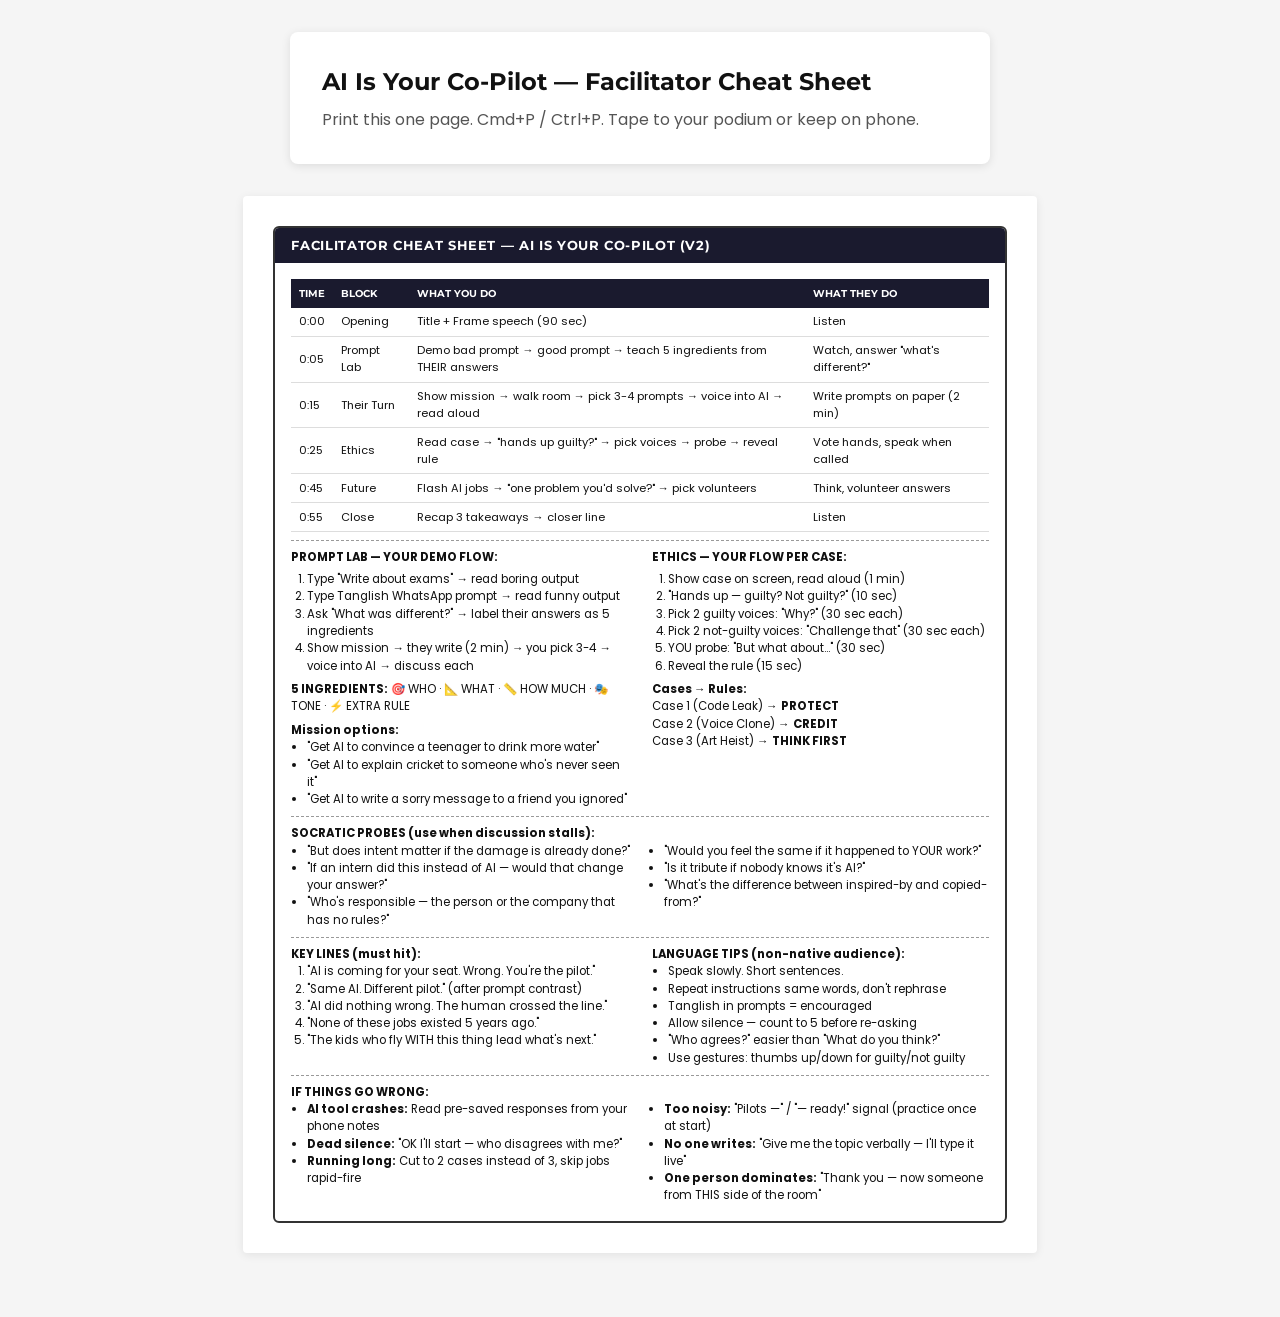
==== commit 7b490099: "v2: Lean Socratic workshop — 23 slides, no scoring, facilitator-led demos, verbal interaction - Rebu" ====
--- a/docs/print.html
+++ b/docs/print.html
@@ -3,415 +3,121 @@
 <head>
   <meta charset="UTF-8">
   <meta name="viewport" content="width=device-width, initial-scale=1.0">
-  <title>AI Is Your Co-Pilot — Printable Handouts</title>
+  <title>AI Is Your Co-Pilot — Facilitator Cheat Sheet</title>
   <link rel="stylesheet" href="css/print.css">
 </head>
 <body>
 
-<!-- NAV (hidden on print) -->
 <nav class="print-nav no-print">
-  <h1>AI Is Your Co-Pilot — Handout Pack</h1>
-  <p>Print all: Cmd+P / Ctrl+P. Each handout starts on a new page.</p>
-  <ul>
-    <li><a href="#boarding-pass">Boarding Pass (×134, 4-up)</a></li>
-    <li><a href="#voting-1">Voting Card "1" (×12, full page)</a></li>
-    <li><a href="#voting-0">Voting Card "0" (×12, full page)</a></li>
-    <li><a href="#prompt-slip">Prompt Bet Slip (×12, double-sided)</a></li>
-    <li><a href="#court-assignment">Court Assignment + Cases (×12)</a></li>
-    <li><a href="#flight-log">Flight Log (×134, double-sided)</a></li>
-    <li><a href="#facilitator-runsheet">Facilitator Run-Sheet (×1)</a></li>
-    <li><a href="#scoreboard-print">Scoreboard Sheet (×1)</a></li>
-  </ul>
+  <h1>AI Is Your Co-Pilot — Facilitator Cheat Sheet</h1>
+  <p>Print this one page. Cmd+P / Ctrl+P. Tape to your podium or keep on phone.</p>
 </nav>
 
-<!-- ============ BOARDING PASS (4-up on A4) ============ -->
-<section class="page" id="boarding-pass">
-  <div class="page-title no-print">Boarding Pass — print 34 sheets (4 per sheet = 136 passes, trim 2)</div>
-  <div class="four-up">
-    <div class="card boarding-card">
-      <div class="card-header">✈ CO-PILOT AIRWAYS — BOARDING PASS</div>
-      <div class="card-body">
-        <div class="field">PILOT (your name): <span class="line full"></span></div>
-        <div class="field">SQUAD: <span class="line short"></span> SEAT: <span class="line tiny"></span></div>
-        <div class="divider"></div>
-        <p class="label">PRE-FLIGHT CHECK — keep this private:</p>
-        <p class="prompt">When I think about my future job, I worry AI would:</p>
-        <div class="write-lines-fill"></div>
-        <div class="footer-note">✦ Fold this. You'll need it before landing.</div>
-      </div>
-    </div>
-    <div class="card boarding-card">
-      <div class="card-header">✈ CO-PILOT AIRWAYS — BOARDING PASS</div>
-      <div class="card-body">
-        <div class="field">PILOT (your name): <span class="line full"></span></div>
-        <div class="field">SQUAD: <span class="line short"></span> SEAT: <span class="line tiny"></span></div>
-        <div class="divider"></div>
-        <p class="label">PRE-FLIGHT CHECK — keep this private:</p>
-        <p class="prompt">When I think about my future job, I worry AI would:</p>
-        <div class="write-lines-fill"></div>
-        <div class="footer-note">✦ Fold this. You'll need it before landing.</div>
-      </div>
-    </div>
-    <div class="card boarding-card">
-      <div class="card-header">✈ CO-PILOT AIRWAYS — BOARDING PASS</div>
-      <div class="card-body">
-        <div class="field">PILOT (your name): <span class="line full"></span></div>
-        <div class="field">SQUAD: <span class="line short"></span> SEAT: <span class="line tiny"></span></div>
-        <div class="divider"></div>
-        <p class="label">PRE-FLIGHT CHECK — keep this private:</p>
-        <p class="prompt">When I think about my future job, I worry AI would:</p>
-        <div class="write-lines-fill"></div>
-        <div class="footer-note">✦ Fold this. You'll need it before landing.</div>
-      </div>
-    </div>
-    <div class="card boarding-card">
-      <div class="card-header">✈ CO-PILOT AIRWAYS — BOARDING PASS</div>
-      <div class="card-body">
-        <div class="field">PILOT (your name): <span class="line full"></span></div>
-        <div class="field">SQUAD: <span class="line short"></span> SEAT: <span class="line tiny"></span></div>
-        <div class="divider"></div>
-        <p class="label">PRE-FLIGHT CHECK — keep this private:</p>
-        <p class="prompt">When I think about my future job, I worry AI would:</p>
-        <div class="write-lines-fill"></div>
-        <div class="footer-note">✦ Fold this. You'll need it before landing.</div>
-      </div>
-    </div>
-  </div>
-</section>
+<section class="page">
+  <div class="card full-card">
+    <div class="card-header">FACILITATOR CHEAT SHEET — AI IS YOUR CO-PILOT (v2)</div>
+    <div class="card-body" style="font-size:0.72rem;line-height:1.5">
 
-<!-- ============ VOTING CARD "1" — FULL PAGE ============ -->
-<section class="page" id="voting-1">
-  <div class="page-title no-print">Voting Card "1" — print 12 copies. Full A4 page.</div>
-  <div class="card vote-card full-page-vote">
-    <div class="vote-number">1</div>
-    <div class="vote-hint">TRUE · TODAY · GUILTY</div>
-  </div>
-</section>
+      <table class="runsheet-table">
+        <thead>
+          <tr><th>Time</th><th>Block</th><th>What You Do</th><th>What They Do</th></tr>
+        </thead>
+        <tbody>
+          <tr><td>0:00</td><td>Opening</td><td>Title + Frame speech (90 sec)</td><td>Listen</td></tr>
+          <tr><td>0:05</td><td>Prompt Lab</td><td>Demo bad prompt → good prompt → teach 5 ingredients from THEIR answers</td><td>Watch, answer "what's different?"</td></tr>
+          <tr><td>0:15</td><td>Their Turn</td><td>Show mission → walk room → pick 3-4 prompts → voice into AI → read aloud</td><td>Write prompts on paper (2 min)</td></tr>
+          <tr><td>0:25</td><td>Ethics</td><td>Read case → "hands up guilty?" → pick voices → probe → reveal rule</td><td>Vote hands, speak when called</td></tr>
+          <tr><td>0:45</td><td>Future</td><td>Flash AI jobs → "one problem you'd solve?" → pick volunteers</td><td>Think, volunteer answers</td></tr>
+          <tr><td>0:55</td><td>Close</td><td>Recap 3 takeaways → closer line</td><td>Listen</td></tr>
+        </tbody>
+      </table>
 
-<!-- ============ VOTING CARD "0" — FULL PAGE ============ -->
-<section class="page" id="voting-0">
-  <div class="page-title no-print">Voting Card "0" — print 12 copies (or on reverse of "1"). Full A4 page.</div>
-  <div class="card vote-card full-page-vote">
-    <div class="vote-number">0</div>
-    <div class="vote-hint">MYTH · FUTURE · NOT GUILTY</div>
-  </div>
-</section>
-
-<!-- ============ PROMPT BET SLIP — FRONT (Round 1) ============ -->
-<section class="page" id="prompt-slip">
-  <div class="page-title no-print">Prompt Bet Slip — FRONT (Round 1). Print 12 copies double-sided.</div>
-  <div class="card full-card">
-    <div class="card-header">COMMS CHECK — PROMPT BATTLE · ROUND 1 (EASY)</div>
-    <div class="card-body prompt-body">
-      <div class="field">SQUAD: <span class="line full"></span></div>
-      <div class="divider"></div>
-      <p class="label">MISSION:</p>
-      <p class="mission">"Get AI to convince a teenager to drink more water."</p>
-      <div class="divider"></div>
-      <p class="label">YOUR PROMPT (use the 5 ingredients!):</p>
-      <div class="write-lines-fixed"></div>
-      <div class="divider"></div>
-      <div class="cheatsheet">
-        <span>🎯 WHO (who reads this?)</span> <span>📐 WHAT (type)</span> <span>📏 HOW MUCH (length)</span> <span>🎭 TONE (style)</span> <span>⚡ EXTRA RULE</span>
-      </div>
-      <div class="divider"></div>
-      <div class="field">PEER SCORE (filled by another squad): <span class="line tiny"></span> / 5</div>
-    </div>
-  </div>
-</section>
-
-<!-- ============ PROMPT BET SLIP — BACK (Round 2) ============ -->
-<section class="page">
-  <div class="page-title no-print">Prompt Bet Slip — BACK (Round 2)</div>
-  <div class="card full-card">
-    <div class="card-header">COMMS CHECK — PROMPT BATTLE · ROUND 2 (HARD)</div>
-    <div class="card-body prompt-body">
-      <div class="field">SQUAD: <span class="line full"></span></div>
-      <div class="divider"></div>
-      <p class="label">MISSION:</p>
-      <p class="mission">"Get AI to help a student figure out what career might suit them — without asking the student any questions."</p>
-      <div class="divider"></div>
-      <p class="label">YOUR PROMPT (use the 5 ingredients!):</p>
-      <div class="write-lines-fixed"></div>
-      <div class="divider"></div>
-      <div class="cheatsheet">
-        <span>🎯 WHO (who reads this?)</span> <span>📐 WHAT (type)</span> <span>📏 HOW MUCH (length)</span> <span>🎭 TONE (style)</span> <span>⚡ EXTRA RULE</span>
-      </div>
-      <div class="divider"></div>
-      <div class="field">PEER SCORE (filled by another squad): <span class="line tiny"></span> / 5</div>
-    </div>
-  </div>
-</section>
-
-<!-- ============ ETHICS COURT — SQUAD ASSIGNMENT + CASES (backup printout) ============ -->
-<section class="page" id="court-assignment">
-  <div class="page-title no-print">Court Assignment + Cases — print 12 copies (one per squad). Backup if screen not visible.</div>
-  <div class="card full-card">
-    <div class="card-header">SYSTEMS CHECK — AI ETHICS COURT</div>
-    <div class="card-body" style="font-size:0.75rem;line-height:1.5">
-      <div style="display:flex;justify-content:space-between;align-items:center">
-        <span style="font-size:1rem;font-weight:700">YOUR SQUAD: <span class="line tiny"></span></span>
-        <span style="font-size:0.7rem;color:#666">Speaker 1 = Opening · Speaker 2 = Closing · DIFFERENT people!</span>
-      </div>
       <div class="divider"></div>
 
-      <div style="display:flex;gap:1.5rem;margin-bottom:0.5rem">
+      <div style="display:flex;gap:1.5rem">
         <div style="flex:1">
-          <p class="label" style="margin-bottom:0.2rem">FORMAT (per case):</p>
-          <p>1. Read case → 2. Huddle 1 min (pick 2 speakers) → 3. Opening 45s each → 4. Closing 30s each → 5. Jury votes + scores 1–5</p>
+          <p style="font-weight:700">PROMPT LAB — YOUR DEMO FLOW:</p>
+          <ol style="padding-left:1rem;margin-top:0.3rem">
+            <li>Type "Write about exams" → read boring output</li>
+            <li>Type Tanglish WhatsApp prompt → read funny output</li>
+            <li>Ask "What was different?" → label their answers as 5 ingredients</li>
+            <li>Show mission → they write (2 min) → you pick 3-4 → voice into AI → discuss each</li>
+          </ol>
+          <p style="margin-top:0.4rem"><strong>5 INGREDIENTS:</strong> 🎯 WHO · 📐 WHAT · 📏 HOW MUCH · 🎭 TONE · ⚡ EXTRA RULE</p>
+          <p style="margin-top:0.4rem"><strong>Mission options:</strong></p>
+          <ul style="padding-left:1rem">
+            <li>"Get AI to convince a teenager to drink more water"</li>
+            <li>"Get AI to explain cricket to someone who's never seen it"</li>
+            <li>"Get AI to write a sorry message to a friend you ignored"</li>
+          </ul>
         </div>
         <div style="flex:1">
-          <p class="label" style="margin-bottom:0.2rem">ASSIGNMENT:</p>
-          <table class="assignment-table" style="font-size:0.7rem">
-            <tr><td>Sq 1+2</td><td>Case 1 — <strong>PROSECUTION</strong></td></tr>
-            <tr><td>Sq 3+4</td><td>Case 1 — <strong>DEFENSE</strong></td></tr>
-            <tr><td>Sq 5+6</td><td>Case 2 — <strong>PROSECUTION</strong></td></tr>
-            <tr><td>Sq 7+8</td><td>Case 2 — <strong>DEFENSE</strong></td></tr>
-            <tr><td>Sq 9+10</td><td>Case 3 — <strong>PROSECUTION</strong></td></tr>
-            <tr><td>Sq 11+12</td><td>Case 3 — <strong>DEFENSE</strong></td></tr>
-            <tr><td>Others</td><td><strong>JURY</strong> — vote + score</td></tr>
-          </table>
+          <p style="font-weight:700">ETHICS — YOUR FLOW PER CASE:</p>
+          <ol style="padding-left:1rem;margin-top:0.3rem">
+            <li>Show case on screen, read aloud (1 min)</li>
+            <li>"Hands up — guilty? Not guilty?" (10 sec)</li>
+            <li>Pick 2 guilty voices: "Why?" (30 sec each)</li>
+            <li>Pick 2 not-guilty voices: "Challenge that" (30 sec each)</li>
+            <li>YOU probe: "But what about..." (30 sec)</li>
+            <li>Reveal the rule (15 sec)</li>
+          </ol>
+          <p style="margin-top:0.4rem"><strong>Cases → Rules:</strong></p>
+          <p>Case 1 (Code Leak) → <strong>PROTECT</strong></p>
+          <p>Case 2 (Voice Clone) → <strong>CREDIT</strong></p>
+          <p>Case 3 (Art Heist) → <strong>THINK FIRST</strong></p>
         </div>
       </div>
 
       <div class="divider"></div>
 
-      <div class="case-block" style="margin-bottom:0.4rem">
-        <p class="case-title" style="margin-bottom:0.1rem">CASE 1: THE CODE LEAK</p>
-        <p>Rahul (developer) pasted company code into ChatGPT to fix a bug. The code had client's database password. Security caught it. <em>"I was just fixing a bug. Everyone uses AI to code faster."</em></p>
-      </div>
-      <div class="divider" style="margin:0.4rem 0"></div>
-      <div class="case-block" style="margin-bottom:0.4rem">
-        <p class="case-title" style="margin-bottom:0.1rem">CASE 2: THE VOICE CLONE</p>
-        <p>Deepak (YouTuber) cloned dead singer SPB's voice with AI. Released 5 "new songs." Earned ₹2 lakh. Never told fans it was AI. <em>"I'm honouring his legacy — only the voice is AI."</em></p>
-      </div>
-      <div class="divider" style="margin:0.4rem 0"></div>
-      <div class="case-block" style="margin-bottom:0.4rem">
-        <p class="case-title" style="margin-bottom:0.1rem">CASE 3: THE ART HEIST</p>
-        <p>BrightAds typed "Generate art in Neha's style." Won ₹15 lakh contract. Neha (the artist) never contacted or paid. <em>"You can't copyright a style. AI created something new."</em></p>
-      </div>
-
-      <div class="divider" style="margin:0.4rem 0"></div>
-
-      <p style="font-size:0.7rem"><strong>STARTER ARGUMENTS (if you freeze):</strong></p>
-      <table style="font-size:0.7rem;width:100%;border-collapse:collapse">
-        <tr style="border-bottom:1px solid #eee">
-          <td style="padding:0.2rem 0;width:15%"><strong>Case 1</strong></td>
-          <td style="padding:0.2rem">Pros: "He signed an NDA — negligence IS a breach."</td>
-          <td style="padding:0.2rem">Def: "Company gave midnight deadline, no safeguards."</td>
-        </tr>
-        <tr style="border-bottom:1px solid #eee">
-          <td style="padding:0.2rem 0"><strong>Case 2</strong></td>
-          <td style="padding:0.2rem">Pros: "SPB can't consent — fans deceived for profit."</td>
-          <td style="padding:0.2rem">Def: "Compositions are original — musicians cover songs."</td>
-        </tr>
-        <tr>
-          <td style="padding:0.2rem 0"><strong>Case 3</strong></td>
-          <td style="padding:0.2rem">Pros: "Named her in prompt — she lost ₹15 lakh."</td>
-          <td style="padding:0.2rem">Def: "Can't copyright a style — AI created new pixels."</td>
-        </tr>
-      </table>
-    </div>
-  </div>
-</section>
-
-<!-- ============ FLIGHT LOG — FRONT (full page) ============ -->
-<section class="page" id="flight-log">
-  <div class="page-title no-print">Flight Log — FRONT. Print 134 copies, double-sided. Full A4 page.</div>
-  <div class="card full-card flight-log-card">
-    <div class="card-header">✈ FLIGHT LOG — DESIGN YOUR FUTURE</div>
-    <div class="card-body flight-log-body">
-      <div class="field">PILOT: <span class="line short"></span> SQUAD: <span class="line tiny"></span></div>
-      <div class="quadrant-grid">
-        <div class="quadrant">
-          <p class="quadrant-label">🎮 I ENJOY...</p>
-          <div class="write-space"></div>
-        </div>
-        <div class="quadrant">
-          <p class="quadrant-label">🔭 I'M CURIOUS ABOUT...</p>
-          <div class="write-space"></div>
-        </div>
-        <div class="quadrant">
-          <p class="quadrant-label">🌍 A PROBLEM I'D WANT TO SOLVE...</p>
-          <div class="write-space"></div>
-        </div>
-        <div class="quadrant">
-          <p class="quadrant-label">🚀 AI + ME =</p>
-          <p class="quadrant-sub">(a future I'd invent)</p>
-          <div class="write-space"></div>
-        </div>
-      </div>
-    </div>
-  </div>
-</section>
-
-<!-- ============ FLIGHT LOG — BACK (Pledge) ============ -->
-<section class="page">
-  <div class="page-title no-print">Flight Log — BACK (The Pledge)</div>
-  <div class="card full-card flight-log-card pledge-card">
-    <div class="card-header">✈ CLEARED FOR TAKEOFF</div>
-    <div class="card-body pledge-body">
-      <p class="pledge-line">I am the pilot. AI is my co-pilot.</p>
-      <p class="pledge-prompt">Here's what I'm bringing that the machine can't:</p>
-      <div class="pledge-write-area"></div>
-      <div class="pledge-footer">
-        <div class="field">SIGNED: <span class="line short"></span></div>
-        <div class="field">DATE: <span class="line tiny"></span></div>
-      </div>
-    </div>
-  </div>
-</section>
-
-<!-- ============ FACILITATOR RUN-SHEET ============ -->
-<section class="page" id="facilitator-runsheet">
-  <div class="page-title no-print">Facilitator Run-Sheet — print 1 copy, tape to podium.</div>
-  <div class="card full-card">
-    <div class="card-header">FACILITATOR RUN-SHEET — AI IS YOUR CO-PILOT</div>
-    <div class="card-body" style="font-size:0.75rem;line-height:1.6">
-
-      <table class="runsheet-table">
-        <thead>
-          <tr><th>Time</th><th>Segment</th><th>What Happens</th><th>Score</th></tr>
-        </thead>
-        <tbody>
-          <tr><td>0:00</td><td>Pre-Flight</td><td>Squad name + cheer (3 min) · Opening speech · Boarding Pass (worry line)</td><td>—</td></tr>
-          <tr><td>0:12</td><td>G1 Knowledge</td><td>6 myths — bet TRUE(1)/MYTH(0) + confidence 1-3 fingers</td><td>Correct × 3, cap 20</td></tr>
-          <tr><td>0:25</td><td>G2 Communication</td><td>2 rounds prompt writing · 1 random live + trainer's example · peer score</td><td>Peer avg × 4, cap 20</td></tr>
-          <tr><td>0:50</td><td>G3 Ethics</td><td>Show all 3 cases → huddle → opening 45s + closing 30s → jury scores</td><td>Jury avg × 4, cap 20</td></tr>
-          <tr><td>1:05</td><td>G4 Navigation</td><td>12 AI jobs — bet REAL(1)/MADE UP(0) + confidence · ALL are real (twist!)</td><td>Correct bets, cap 40</td></tr>
-          <tr><td>1:20</td><td>Flight Log</td><td>Squad warm-up (2 min) · Solo writing (5 min) · Volunteer pitches</td><td>Pitch bonus +4/+3/+2</td></tr>
-          <tr><td>1:30</td><td>Takeoff</td><td>Boarding pass payoff · Pledge · Co-Pilot Cup</td><td>—</td></tr>
-        </tbody>
-      </table>
-
-      <div class="divider"></div>
-      <p><strong>TOTAL SCORING: 100 POINTS</strong> — G1 (20) + G2 (20) + G3 (20) + G4 (40)</p>
-
-      <div class="divider"></div>
-      <p><strong>⚡ SIGNAL:</strong> "Pilots —" → Room responds: "— ready!" (use between EVERY transition)</p>
-
-      <div class="divider"></div>
-      <p style="font-weight:700">SECTION-BY-SECTION TIPS:</p>
-
-      <p><strong>PRE-FLIGHT:</strong></p>
-      <ul style="padding-left:1rem;margin-bottom:0.5rem">
-        <li>No captain — equal opportunity. Any member can speak/write for the group</li>
-        <li>Boarding Pass: "When I think about my future job, I worry AI would: ___" — fold, pocket, don't share</li>
-        <li>If students already seated (cold-open): grab attention with "PILOTS—READY" signal first, then do squad formation</li>
-      </ul>
-
-      <p><strong>G1 KNOWLEDGE (MythBusters):</strong></p>
-      <ul style="padding-left:1rem;margin-bottom:0.5rem">
-        <li>6 rounds. Show statement → 5-sec countdown → squads hold up 1 (TRUE) or 0 (MYTH) + bet fingers</li>
-        <li>Answers: MYTH · TRUE · MYTH · MYTH · TRUE · MYTH</li>
-        <li>Confidence bet (1-3 fingers) is for DRAMA only — scoring = correct cards × 3, cap 20</li>
-        <li>After each reveal: 15-sec "reality line" — keep it fast, don't lecture</li>
-        <li>"So what" (60 sec): You JUDGED · Both sides matter · Foundation for everything else</li>
-      </ul>
-
-      <p><strong>G2 COMMUNICATION (Prompt Battle):</strong></p>
-      <ul style="padding-left:1rem;margin-bottom:0.5rem">
-        <li>5 prompt ingredients always visible on screen: WHO · WHAT · HOW MUCH · TONE · EXTRA RULE</li>
-        <li>Show anatomy example + AI response first (Tanglish WhatsApp message)</li>
-        <li>Round 1 (easy): "Get AI to convince a teenager to drink more water" — 3 min writing</li>
-        <li>Round 2 (hard): "Career advice without asking questions" — 3 min writing</li>
-        <li>Live fire: random pull 1 slip → type exactly → room scores 1-5 → show trainer's example + AI response</li>
-        <li>BACKUP: Both trainer's example outputs saved as screenshots. If AI tool crashes → show screenshot</li>
-        <li>"So what" (60 sec): Harder problem = bigger gap · THIS is the co-pilot skill</li>
-      </ul>
-
-      <p><strong>G3 ETHICS (AI Court):</strong></p>
-      <ul style="padding-left:1rem;margin-bottom:0.5rem">
-        <li>Show ALL 3 cases overview first — squads prep simultaneously (2 min huddle)</li>
-        <li>Format per case: FIR read aloud → Huddle 1 min → Opening (Pros 45s → Def 45s) → Closing (Pros 30s → Def 30s) → Jury votes + scores</li>
-        <li>2 DIFFERENT speakers per squad (opener ≠ closer) — enforces participation</li>
-        <li>Jury: holds 1 (GUILTY) or 0 (NOT GUILTY) + scores each side's performance 1-5</li>
-        <li>Rules revealed: Case 1 → PROTECT · Case 2 → CREDIT · Case 3 → THINK FIRST</li>
-        <li>Final reveal: PROTECT · CREDIT · THINK FIRST · VERIFY (from G1)</li>
-        <li>Starter arguments on screen if squads freeze — they can build on top</li>
-        <li>"So what" (60 sec): AI did nothing wrong. The guilty party was always the human</li>
-      </ul>
-
-      <p><strong>G4 NAVIGATION (AI Jobs):</strong></p>
-      <ul style="padding-left:1rem;margin-bottom:0.5rem">
-        <li>12 rounds, same bet mechanic as G1: REAL(1) or MADE UP(0) + confidence 1-3</li>
-        <li><strong>TWIST: ALL 12 are REAL.</strong> Students don't know this. Those who bet MADE UP lose points</li>
-        <li>Jobs span: Medical, Law, Agriculture, Finance, Music, Film, Literature, Engineering</li>
-        <li>Big reveal: "Every single one was real. None existed 5 years ago."</li>
-        <li>Then → Squad warm-up (2 min, loud, AI+Me combos) → Flight Log samples → Solo writing (5-7 min, QUIET)</li>
-        <li>Drop volume for solo writing. Dawn-gradient slide. Don't talk first 2 min. Walk softly</li>
-        <li>Volunteer pitches: 4-5 hands, 20 sec each. Pick top 3 for bonus points (+4/+3/+2)</li>
-      </ul>
-
-      <p><strong>TAKEOFF:</strong></p>
-      <ul style="padding-left:1rem;margin-bottom:0.5rem">
-        <li>Boarding pass payoff: "Pull out your boarding pass. One is fear. One is what you'd build. The gap is your runway."</li>
-        <li>Pledge: show sample answers → they write on back of Flight Log</li>
-        <li>Co-Pilot Cup: announce winner, cheers, celebrate</li>
+      <p style="font-weight:700">SOCRATIC PROBES (use when discussion stalls):</p>
+      <ul style="padding-left:1rem;columns:2;column-gap:2rem">
+        <li>"But does intent matter if the damage is already done?"</li>
+        <li>"If an intern did this instead of AI — would that change your answer?"</li>
+        <li>"Who's responsible — the person or the company that has no rules?"</li>
+        <li>"Would you feel the same if it happened to YOUR work?"</li>
+        <li>"Is it tribute if nobody knows it's AI?"</li>
+        <li>"What's the difference between inspired-by and copied-from?"</li>
       </ul>
 
       <div class="divider"></div>
-      <p><strong>EMERGENCY CUTS (in order):</strong></p>
-      <p>1. ✂️ Peer scoring from G2 (−5 min) · 2. ✂️ Navigation jobs to 6 rounds (−4 min) · 3. ✂️ Solo writing to 3 min (−3 min) · 4. ✂️ Fewer pitches (−2 min)</p>
-      <p><strong>NEVER cut:</strong> Boarding pass payoff · Pledge · Cup · The big reveal (all jobs are real)</p>
+
+      <div style="display:flex;gap:1.5rem">
+        <div style="flex:1">
+          <p style="font-weight:700">KEY LINES (must hit):</p>
+          <ol style="padding-left:1rem">
+            <li>"AI is coming for your seat. Wrong. You're the pilot."</li>
+            <li>"Same AI. Different pilot." (after prompt contrast)</li>
+            <li>"AI did nothing wrong. The human crossed the line."</li>
+            <li>"None of these jobs existed 5 years ago."</li>
+            <li>"The kids who fly WITH this thing lead what's next."</li>
+          </ol>
+        </div>
+        <div style="flex:1">
+          <p style="font-weight:700">LANGUAGE TIPS (non-native audience):</p>
+          <ul style="padding-left:1rem">
+            <li>Speak slowly. Short sentences.</li>
+            <li>Repeat instructions same words, don't rephrase</li>
+            <li>Tanglish in prompts = encouraged</li>
+            <li>Allow silence — count to 5 before re-asking</li>
+            <li>"Who agrees?" easier than "What do you think?"</li>
+            <li>Use gestures: thumbs up/down for guilty/not guilty</li>
+          </ul>
+        </div>
+      </div>
 
       <div class="divider"></div>
-      <p><strong>6 KEY LINES (must hit):</strong></p>
-      <ol style="padding-left:1.2rem;line-height:1.7">
-        <li>"Here's the lie — AI is coming for your seat. Wrong. You're the pilot."</li>
-        <li>"The machine was confidently wrong — and YOU caught it."</li>
-        <li>"Same mission, same AI — different pilot."</li>
-        <li>"In all three cases, the AI did nothing wrong. The question was the HUMAN."</li>
-        <li>"Every single one of these jobs is real. None existed 5 years ago."</li>
-        <li>"The kids who learn to fly WITH this thing lead what comes next. That's you."</li>
-      </ol>
 
-      <div class="divider"></div>
-      <p><strong>LANGUAGE TIPS (non-native English audience):</strong></p>
-      <ul style="padding-left:1rem">
-        <li>Speak slowly and clearly. Short sentences</li>
-        <li>Repeat instructions once — same words, not paraphrased</li>
-        <li>Use hands/gestures to show what "hold up 1" or "hold up 0" means</li>
-        <li>Allow any language for Flight Log writing — Tamil, Hindi, drawings, mix — it's personal</li>
-        <li>Tanglish is fine in prompts and pitches — this is about thinking, not English</li>
+      <p style="font-weight:700">IF THINGS GO WRONG:</p>
+      <ul style="padding-left:1rem;columns:2;column-gap:2rem">
+        <li><strong>AI tool crashes:</strong> Read pre-saved responses from your phone notes</li>
+        <li><strong>Dead silence:</strong> "OK I'll start — who disagrees with me?"</li>
+        <li><strong>Running long:</strong> Cut to 2 cases instead of 3, skip jobs rapid-fire</li>
+        <li><strong>Too noisy:</strong> "Pilots —" / "— ready!" signal (practice once at start)</li>
+        <li><strong>No one writes:</strong> "Give me the topic verbally — I'll type it live"</li>
+        <li><strong>One person dominates:</strong> "Thank you — now someone from THIS side of the room"</li>
       </ul>
-    </div>
-  </div>
-</section>
 
-<!-- ============ SCOREBOARD SHEET ============ -->
-<section class="page" id="scoreboard-print">
-  <div class="page-title no-print">Scoreboard — print 1 copy for helper.</div>
-  <div class="card full-card">
-    <div class="card-header">🏆 SCOREBOARD — AI IS YOUR CO-PILOT</div>
-    <div class="card-body">
-      <table class="scoreboard-table">
-        <thead>
-          <tr>
-            <th>Squad</th>
-            <th>G1 Knowledge (/20)</th>
-            <th>G2 Comms (/20)</th>
-            <th>G3 Ethics (/20)</th>
-            <th>G4 Navigation (/40)</th>
-            <th>TOTAL (/100)</th>
-          </tr>
-        </thead>
-        <tbody>
-          <tr><td class="squad-cell"></td><td></td><td></td><td></td><td></td><td class="total-cell"></td></tr>
-          <tr><td class="squad-cell"></td><td></td><td></td><td></td><td></td><td class="total-cell"></td></tr>
-          <tr><td class="squad-cell"></td><td></td><td></td><td></td><td></td><td class="total-cell"></td></tr>
-          <tr><td class="squad-cell"></td><td></td><td></td><td></td><td></td><td class="total-cell"></td></tr>
-          <tr><td class="squad-cell"></td><td></td><td></td><td></td><td></td><td class="total-cell"></td></tr>
-          <tr><td class="squad-cell"></td><td></td><td></td><td></td><td></td><td class="total-cell"></td></tr>
-          <tr><td class="squad-cell"></td><td></td><td></td><td></td><td></td><td class="total-cell"></td></tr>
-          <tr><td class="squad-cell"></td><td></td><td></td><td></td><td></td><td class="total-cell"></td></tr>
-          <tr><td class="squad-cell"></td><td></td><td></td><td></td><td></td><td class="total-cell"></td></tr>
-          <tr><td class="squad-cell"></td><td></td><td></td><td></td><td></td><td class="total-cell"></td></tr>
-          <tr><td class="squad-cell"></td><td></td><td></td><td></td><td></td><td class="total-cell"></td></tr>
-          <tr><td class="squad-cell"></td><td></td><td></td><td></td><td></td><td class="total-cell"></td></tr>
-        </tbody>
-      </table>
-      <p style="margin-top:1rem;font-size:0.8rem;color:#666">Update after each check's "so what" — one reveal moment per game.</p>
     </div>
   </div>
 </section>
--- a/docs/css/print.css
+++ b/docs/css/print.css
@@ -1,6 +1,5 @@
 /* ============================================
-   AI Is Your Co-Pilot — Print Stylesheet
-   Designed for A4, mono-friendly, Cmd+P → PDF
+   Facilitator Cheat Sheet — Print Styles
    ============================================ */
 
 @import url('https://fonts.googleapis.com/css2?family=Montserrat:wght@400;700;900&family=Poppins:wght@300;400;600&display=swap');
@@ -13,12 +12,7 @@
   --text-light: #555;
 }
 
-/* Reset */
-*, *::before, *::after {
-  box-sizing: border-box;
-  margin: 0;
-  padding: 0;
-}
+*, *::before, *::after { box-sizing: border-box; margin: 0; padding: 0; }
 
 body {
   font-family: 'Poppins', sans-serif;
@@ -27,10 +21,6 @@
   padding: 2rem;
   line-height: 1.5;
 }
-
-/* ============================================
-   Screen-only nav
-   ============================================ */
 
 .print-nav {
   max-width: 700px;
@@ -41,506 +31,52 @@
   box-shadow: 0 2px 10px rgba(0,0,0,0.1);
 }
 
-.print-nav h1 {
-  font-family: 'Montserrat', sans-serif;
-  font-size: 1.5rem;
-  margin-bottom: 0.5rem;
-}
-
-.print-nav p {
-  color: var(--text-light);
-  margin-bottom: 1rem;
-}
-
-.print-nav ul {
-  list-style: none;
-  display: grid;
-  grid-template-columns: 1fr 1fr;
-  gap: 0.5rem;
-}
-
-.print-nav a {
-  color: #2563eb;
-  text-decoration: none;
-  padding: 0.3rem 0;
-  font-size: 0.9rem;
-}
-
-.print-nav a:hover {
-  text-decoration: underline;
-}
-
-/* ============================================
-   Page sections
-   ============================================ */
+.print-nav h1 { font-family: 'Montserrat', sans-serif; font-size: 1.5rem; margin-bottom: 0.5rem; }
+.print-nav p { color: var(--text-light); }
 
 .page {
   max-width: 210mm;
   margin: 2rem auto;
   background: white;
-  padding: 10mm;
+  padding: 8mm;
   box-shadow: 0 2px 10px rgba(0,0,0,0.08);
   border-radius: 4px;
 }
 
-.page-title {
-  font-family: 'Montserrat', sans-serif;
-  font-size: 0.8rem;
-  color: var(--text-light);
-  margin-bottom: 1rem;
-  padding-bottom: 0.5rem;
-  border-bottom: 1px dashed var(--border-light);
-}
-
-/* ============================================
-   Card layouts
-   ============================================ */
-
-.card {
-  border: 2px solid var(--border);
-  border-radius: 6px;
-  overflow: hidden;
-}
+.card { border: 2px solid var(--border); border-radius: 6px; overflow: hidden; }
+.full-card { width: 100%; }
 
 .card-header {
   background: var(--bg-header);
   color: white;
   font-family: 'Montserrat', sans-serif;
   font-weight: 700;
-  font-size: 0.85rem;
+  font-size: 0.8rem;
   padding: 0.5rem 1rem;
   text-transform: uppercase;
   letter-spacing: 0.05em;
 }
 
-.card-body {
-  padding: 1rem;
-}
+.card-body { padding: 1rem; }
 
-/* Full-width card */
-.full-card {
-  width: 100%;
-}
+.divider { border-top: 1px dashed var(--border-light); margin: 0.5rem 0; }
 
-/* 4-up layout (boarding passes) */
-.four-up {
-  display: grid;
-  grid-template-columns: 1fr 1fr;
-  grid-template-rows: 1fr 1fr;
-  gap: 8mm;
-  height: calc(297mm - 20mm);
-}
-
-.four-up .card {
-  display: flex;
-  flex-direction: column;
-}
-
-.four-up .card-body {
-  flex: 1;
-  display: flex;
-  flex-direction: column;
-}
-
-/* Prompt body fills vertical space */
-.prompt-body {
-  display: flex;
-  flex-direction: column;
-  height: calc(297mm - 60mm);
-}
-
-/* Pledge body */
-.pledge-body {
-  display: flex;
-  flex-direction: column;
-  align-items: center;
-  justify-content: center;
-  text-align: center;
-  height: calc(297mm - 50mm);
-}
-
-.pledge-line {
-  font-size: 1.3rem;
-  margin-bottom: 2rem;
-}
-
-.pledge-prompt {
-  font-size: 1.1rem;
-  margin-bottom: 1rem;
-}
-
-.pledge-write-area {
-  width: 80%;
-  flex: 1;
-  max-height: 40%;
-  background-image: repeating-linear-gradient(
-    to bottom,
-    transparent,
-    transparent 2.5rem,
-    var(--border) 2.5rem,
-    var(--border) calc(2.5rem + 1px)
-  );
-}
-
-.pledge-footer {
-  margin-top: 2rem;
-  display: flex;
-  gap: 3rem;
-  width: 70%;
-  justify-content: space-between;
-}
-
-/* Flight log body fills the page */
-.flight-log-body {
-  display: flex;
-  flex-direction: column;
-  height: calc(297mm - 50mm);
-}
-
-/* 2-up layout */
-.two-up {
-  display: grid;
-  grid-template-columns: 1fr;
-  grid-template-rows: 1fr 1fr;
-  gap: 8mm;
-  height: calc(297mm - 20mm);
-}
-
-/* ============================================
-   Form elements
-   ============================================ */
-
-.field {
-  margin: 0.5rem 0;
-  font-size: 0.85rem;
-}
-
-.line {
-  display: inline-block;
-  border-bottom: 1.5px solid var(--border);
-  min-width: 180px;
-  height: 1.2em;
-  vertical-align: bottom;
-}
-
-.line.full { min-width: 100%; display: block; margin-top: 0.3rem; }
-.line.short { min-width: 120px; }
-.line.tiny { min-width: 60px; }
-
-/* Write lines that fill remaining vertical space */
-.write-lines-fill {
-  flex: 1;
-  background-image: repeating-linear-gradient(
-    to bottom,
-    transparent,
-    transparent 1.6rem,
-    var(--border-light) 1.6rem,
-    var(--border-light) calc(1.6rem + 1px)
-  );
-  min-height: 3rem;
-}
-
-/* Fixed write lines for prompt slips (fills available space) */
-.write-lines-fixed {
-  flex: 1;
-  background-image: repeating-linear-gradient(
-    to bottom,
-    transparent,
-    transparent 2rem,
-    var(--border) 2rem,
-    var(--border) calc(2rem + 1px)
-  );
-  min-height: 8rem;
-}
-
-.divider {
-  border-top: 1px dashed var(--border-light);
-  margin: 0.7rem 0;
-}
-
-.label {
-  font-weight: 600;
-  font-size: 0.8rem;
-  text-transform: uppercase;
-  letter-spacing: 0.03em;
-  margin-bottom: 0.3rem;
-}
-
-.prompt {
-  font-style: italic;
-  font-size: 0.85rem;
-  margin-bottom: 0.5rem;
-}
-
-.mission {
-  font-weight: 700;
-  font-size: 0.95rem;
-  margin-bottom: 0.5rem;
-}
-
-.footer-note {
-  font-size: 0.75rem;
-  color: var(--text-light);
-  font-style: italic;
-  margin-top: 0.5rem;
-}
-
-/* ============================================
-   Voting card
-   ============================================ */
-
-.vote-card {
-  display: flex;
-  flex-direction: column;
-  align-items: center;
-  justify-content: center;
-  text-align: center;
-  border: 6px solid var(--border);
-}
-
-.full-page-vote {
-  height: calc(297mm - 20mm);
-  width: 100%;
-}
-
-.vote-number {
-  font-family: 'Montserrat', sans-serif;
-  font-weight: 900;
-  font-size: 25rem;
-  line-height: 1;
-}
-
-.vote-hint {
-  font-family: 'Montserrat', sans-serif;
-  font-weight: 700;
-  font-size: 1.8rem;
-  color: var(--text-light);
-  margin-top: 2rem;
-  letter-spacing: 0.15em;
-}
-
-/* ============================================
-   Cheatsheet
-   ============================================ */
-
-.cheatsheet {
-  display: flex;
-  flex-wrap: wrap;
-  gap: 0.8rem;
-  align-items: center;
-}
-
-.cheatsheet span {
-  font-size: 0.8rem;
-  font-weight: 600;
-}
-
-/* ============================================
-   Assignment table
-   ============================================ */
-
-.assignment-table {
-  width: 100%;
-  border-collapse: collapse;
-  font-size: 0.8rem;
-  margin: 0.5rem 0;
-}
-
-.assignment-table td {
-  padding: 0.3rem 0.5rem;
-  border-bottom: 1px solid #eee;
-}
-
-.assignment-table td:first-child {
-  font-weight: 600;
-  width: 40%;
-}
-
-/* ============================================
-   Rules grid (Co-Pilot Code)
-   ============================================ */
-
-.rules-grid {
-  display: grid;
-  grid-template-columns: 1fr 1fr;
-  gap: 0.5rem;
-  margin-top: 0.5rem;
-}
-
-.rule-box {
-  font-family: 'Montserrat', sans-serif;
-  font-weight: 700;
-  font-size: 1rem;
-  padding: 0.5rem;
-  border: 2px solid var(--border);
-  text-align: center;
-  border-radius: 4px;
-}
-
-/* ============================================
-   Case blocks (starter arguments)
-   ============================================ */
-
-.case-block {
-  margin: 0.5rem 0;
-}
-
-.case-title {
-  font-family: 'Montserrat', sans-serif;
-  font-weight: 700;
-  font-size: 0.85rem;
-  margin-bottom: 0.3rem;
-}
-
-/* ============================================
-   Flight Log quadrant grid
-   ============================================ */
-
-.quadrant-grid {
-  display: grid;
-  grid-template-columns: 1fr 1fr;
-  grid-template-rows: 1fr 1fr;
-  gap: 0;
-  border: 2px solid var(--border);
-  margin-top: 0.8rem;
-  flex: 1;
-}
-
-.quadrant {
-  padding: 1rem;
-  border: 1px solid var(--border-light);
-  display: flex;
-  flex-direction: column;
-}
-
-.quadrant-label {
-  font-family: 'Montserrat', sans-serif;
-  font-weight: 700;
-  font-size: 0.85rem;
-  margin-bottom: 0.5rem;
-}
-
-.quadrant-sub {
-  font-size: 0.75rem;
-  color: var(--text-light);
-  font-style: italic;
-}
-
-.write-space {
-  flex: 1;
-  /* blank space for writing */
-}
-
-/* ============================================
-   Runsheet & Scoreboard tables
-   ============================================ */
-
-.runsheet-table,
-.scoreboard-table {
-  width: 100%;
-  border-collapse: collapse;
-  font-size: 0.8rem;
-}
-
-.runsheet-table th,
-.scoreboard-table th {
+.runsheet-table { width: 100%; border-collapse: collapse; font-size: 0.7rem; }
+.runsheet-table th {
   background: var(--bg-header);
   color: white;
-  padding: 0.5rem;
+  padding: 0.4rem 0.5rem;
   text-align: left;
   font-family: 'Montserrat', sans-serif;
-  font-size: 0.7rem;
+  font-size: 0.65rem;
   text-transform: uppercase;
-  letter-spacing: 0.05em;
 }
-
-.runsheet-table td,
-.scoreboard-table td {
-  padding: 0.5rem;
-  border-bottom: 1px solid #ddd;
-}
-
-.scoreboard-table td {
-  height: 2rem;
-  border-bottom: 1.5px solid var(--border);
-}
-
-.scoreboard-table .squad-cell {
-  width: 25%;
-}
-
-.scoreboard-table .total-cell {
-  font-weight: 700;
-  border-left: 2px solid var(--border);
-}
-
-/* ============================================
-   PRINT STYLES — @media print
-   ============================================ */
+.runsheet-table td { padding: 0.35rem 0.5rem; border-bottom: 1px solid #ddd; }
 
 @media print {
-  body {
-    background: white;
-    padding: 0;
-    margin: 0;
-  }
-
-  .no-print {
-    display: none !important;
-  }
-
-  .page {
-    max-width: none;
-    width: 100%;
-    margin: 0;
-    padding: 8mm;
-    box-shadow: none;
-    border-radius: 0;
-    page-break-after: always;
-    break-after: page;
-  }
-
-  .page:last-child {
-    page-break-after: avoid;
-  }
-
-  .page-title {
-    display: none;
-  }
-
-  .four-up {
-    height: calc(100vh - 16mm);
-  }
-
-  .two-up {
-    height: calc(100vh - 16mm);
-  }
-
-  .card {
-    border-color: #000;
-  }
-
-  .card-header {
-    background: #000 !important;
-    color: white !important;
-    -webkit-print-color-adjust: exact;
-    print-color-adjust: exact;
-  }
-
-  .vote-card {
-    border-width: 4px;
-  }
-
-  .quadrant-grid {
-    flex: 1;
-  }
-
-  /* Ensure tables don't break */
-  table { page-break-inside: avoid; }
-  tr { page-break-inside: avoid; }
-
-  @page {
-    size: A4;
-    margin: 0;
-  }
+  body { background: white; padding: 0; margin: 0; }
+  .no-print { display: none !important; }
+  .page { max-width: none; width: 100%; margin: 0; padding: 6mm; box-shadow: none; border-radius: 0; }
+  .card-header { background: #000 !important; color: white !important; -webkit-print-color-adjust: exact; print-color-adjust: exact; }
+  @page { size: A4; margin: 0; }
 }
